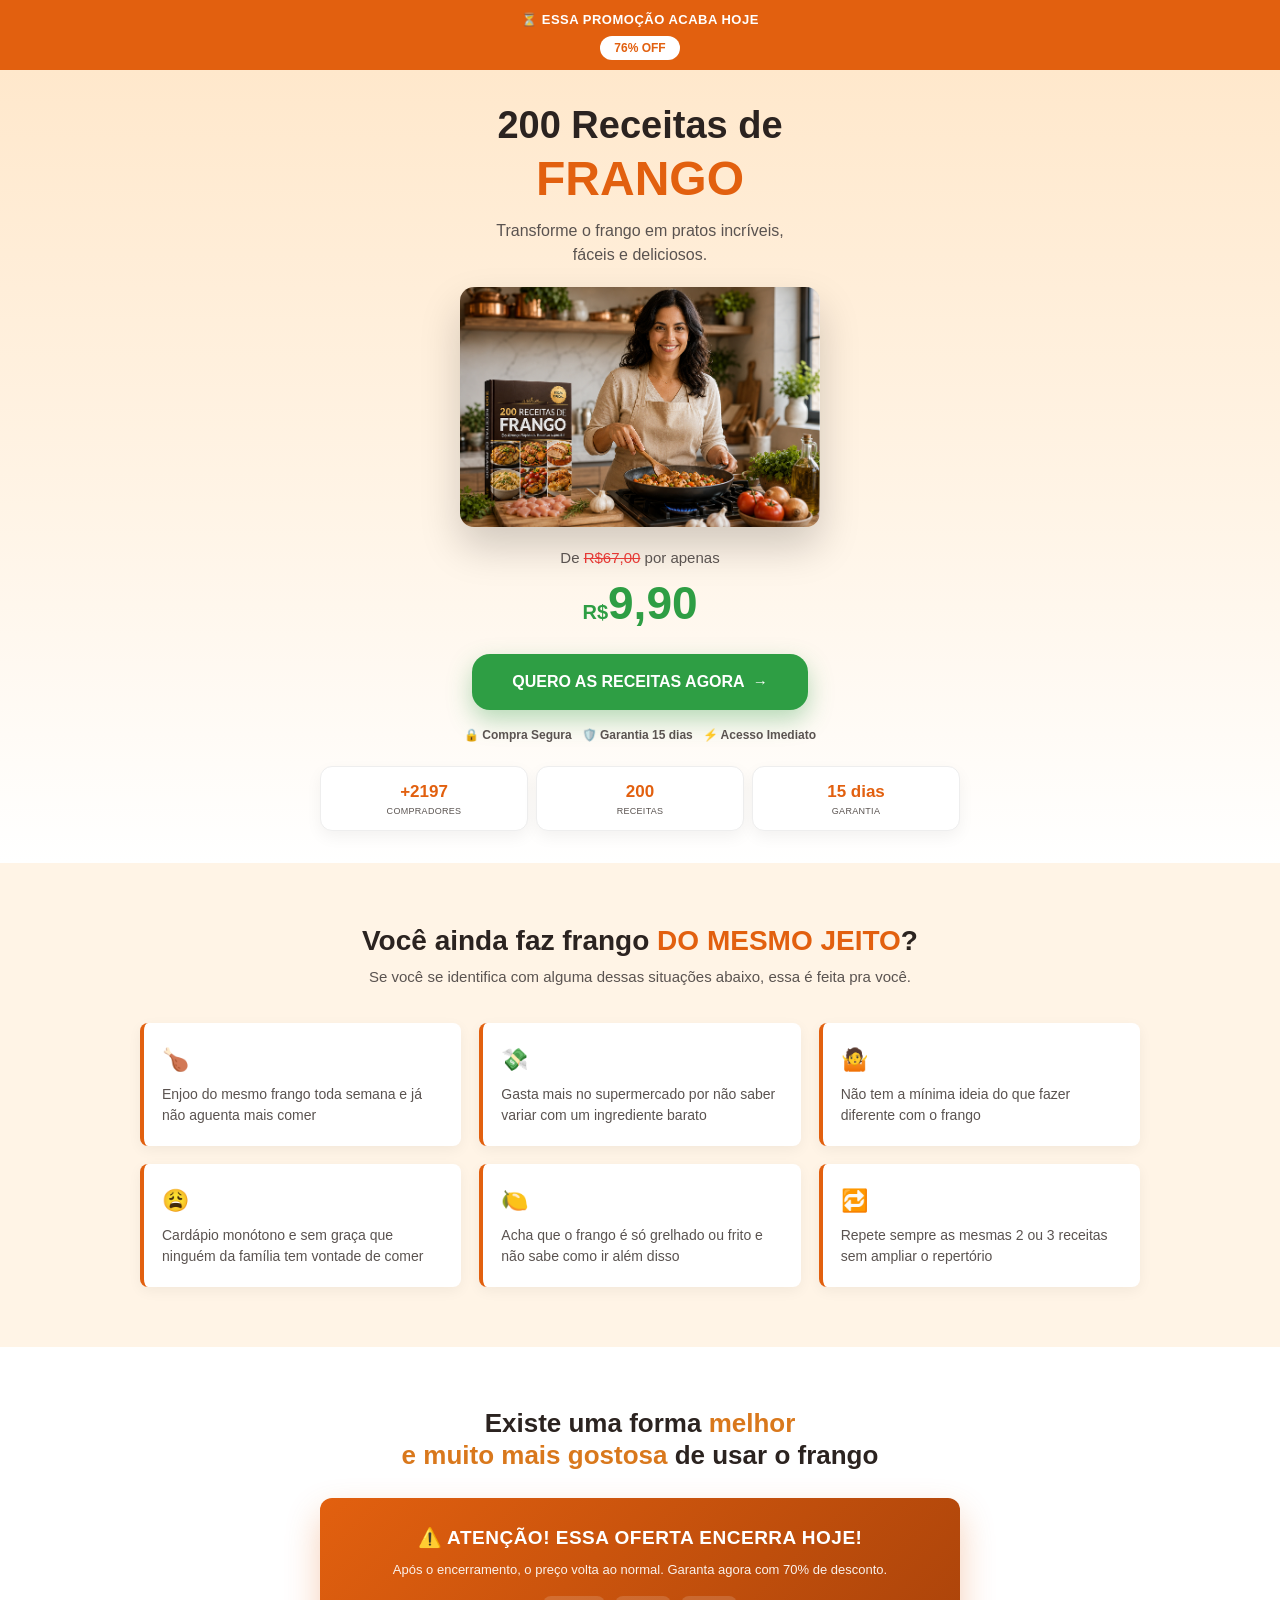
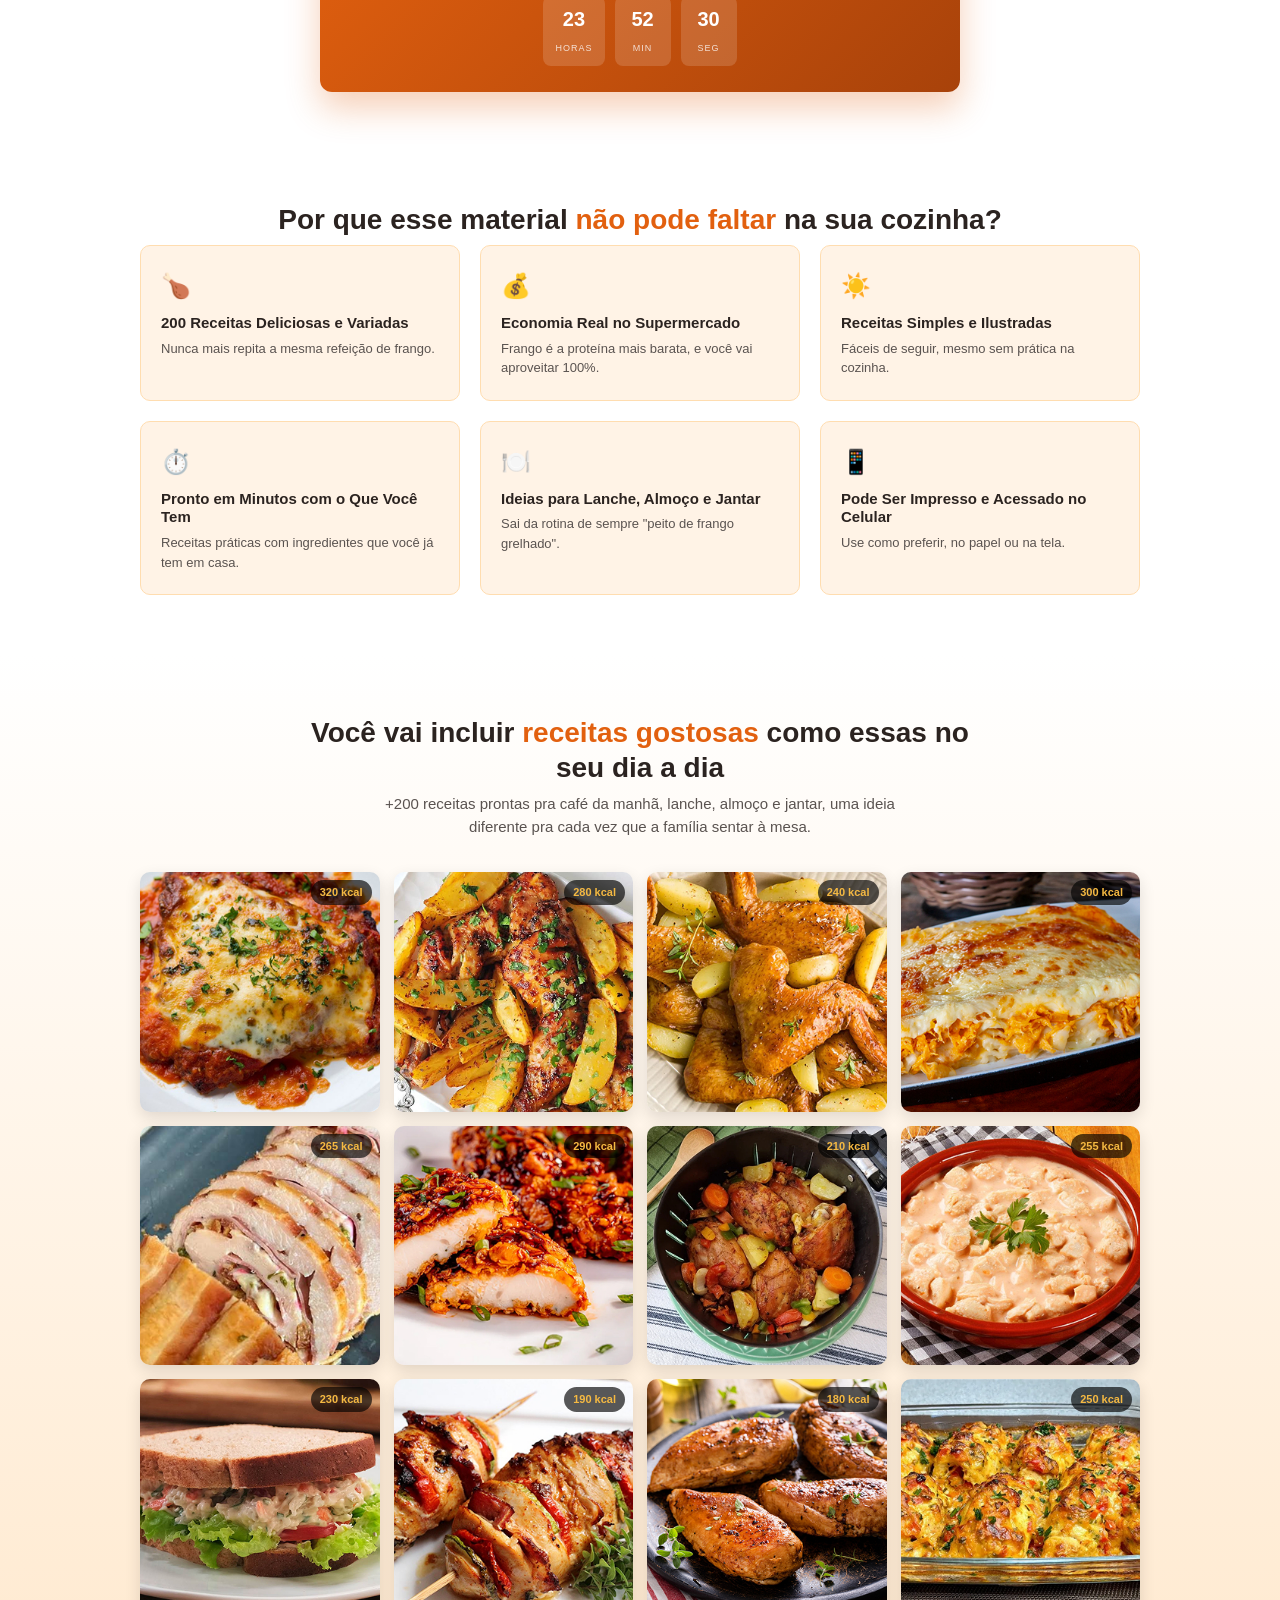
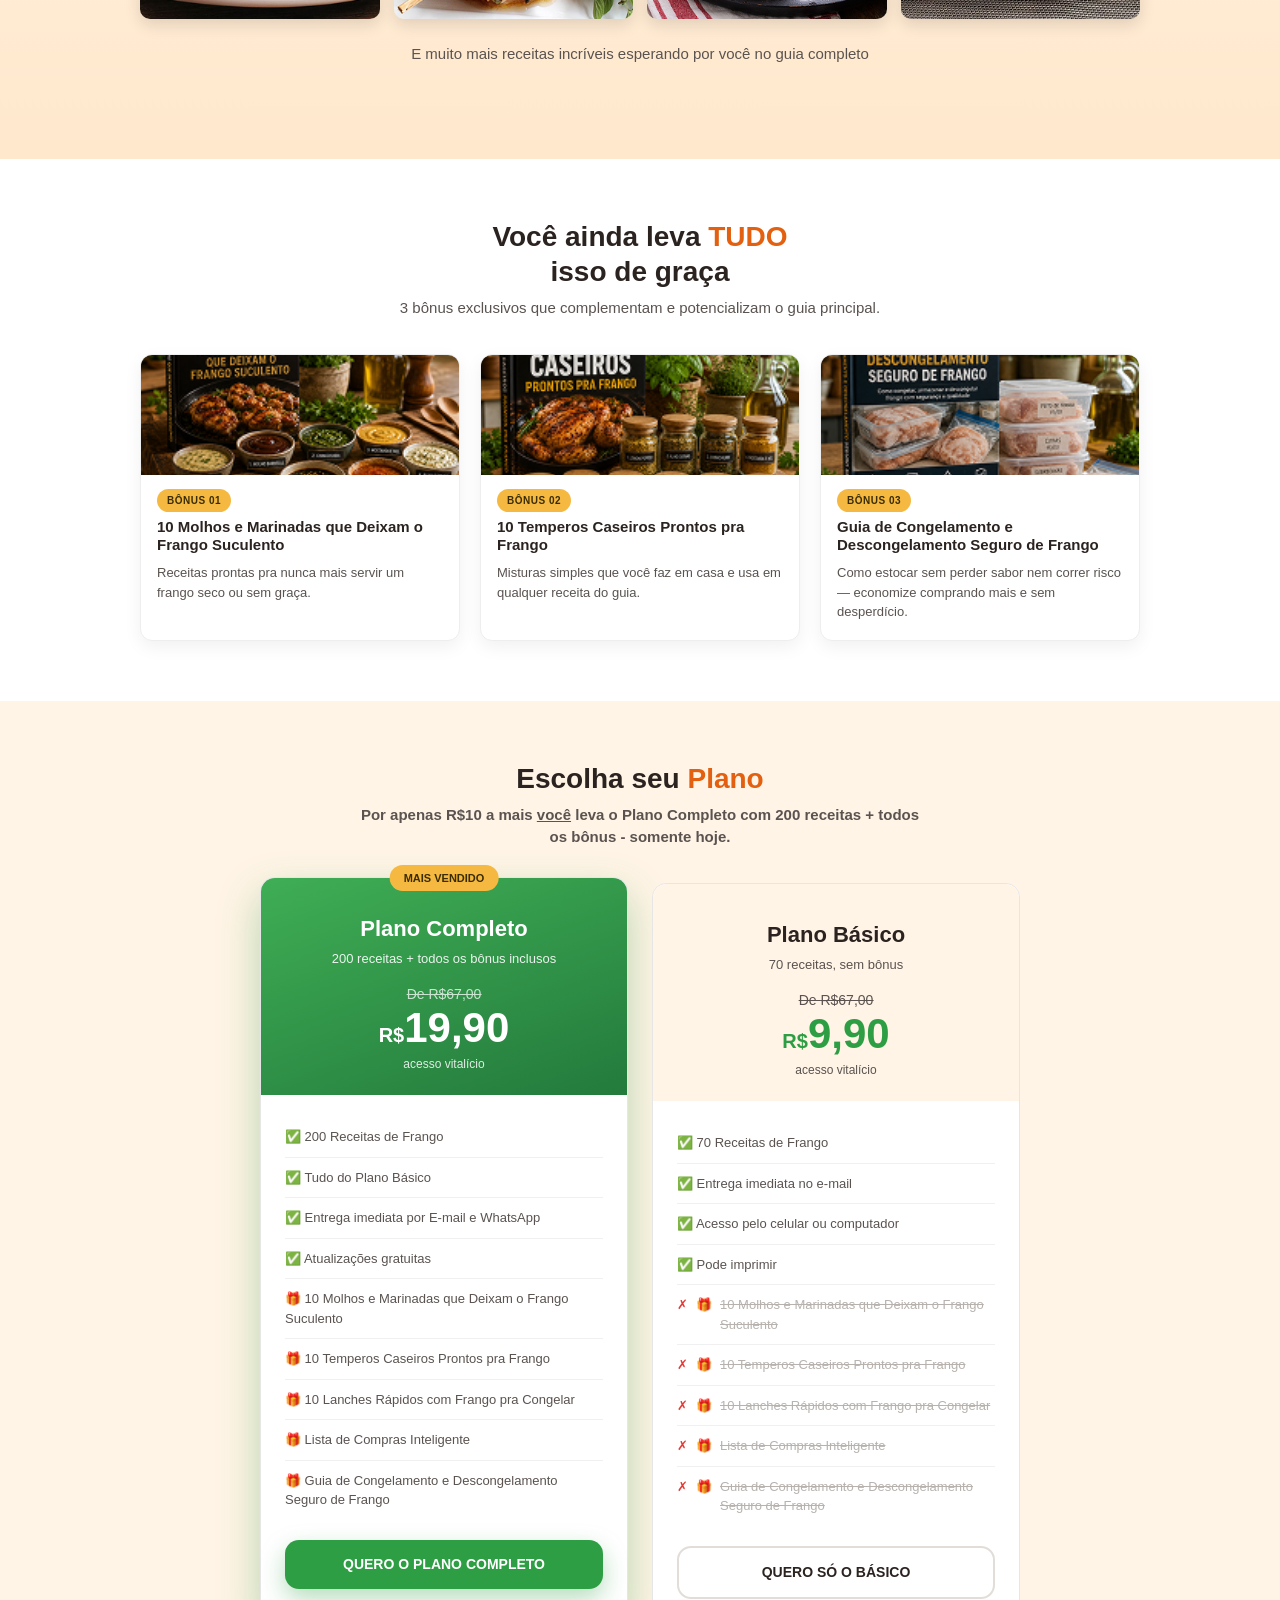
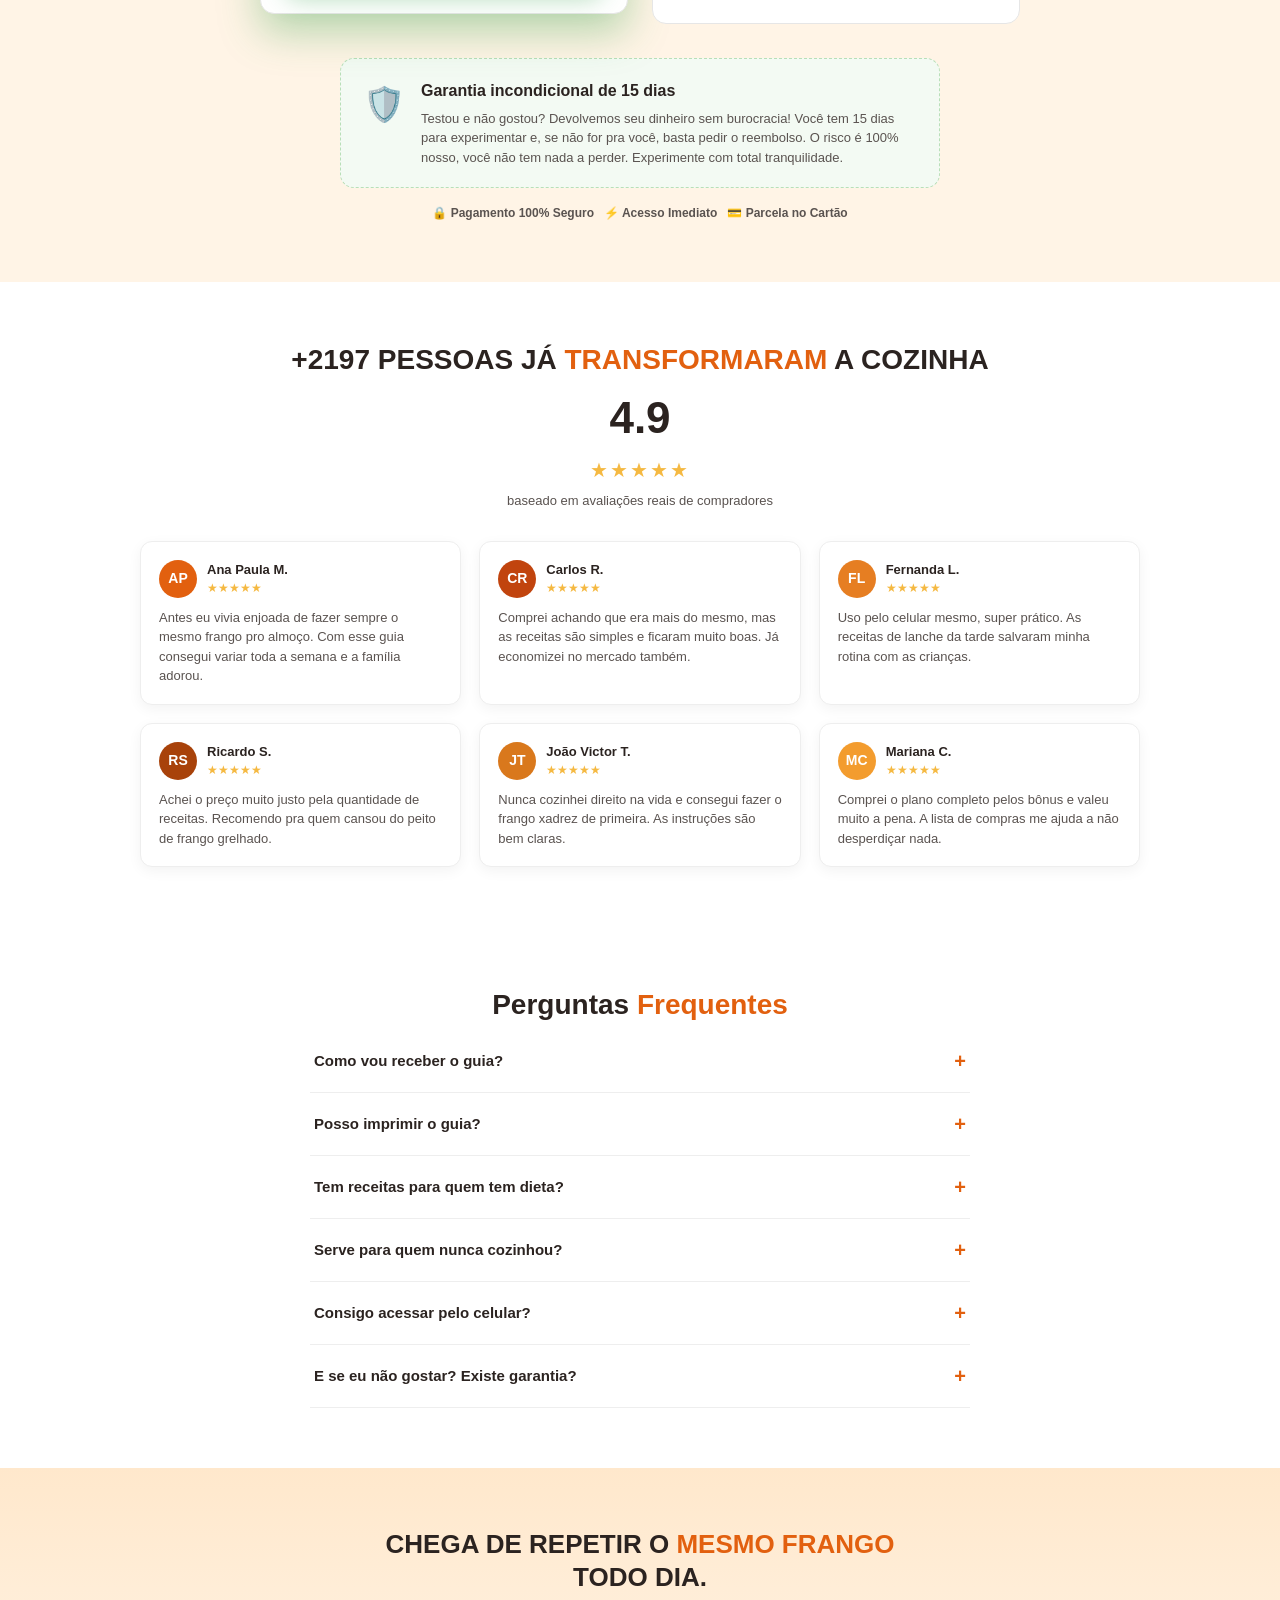
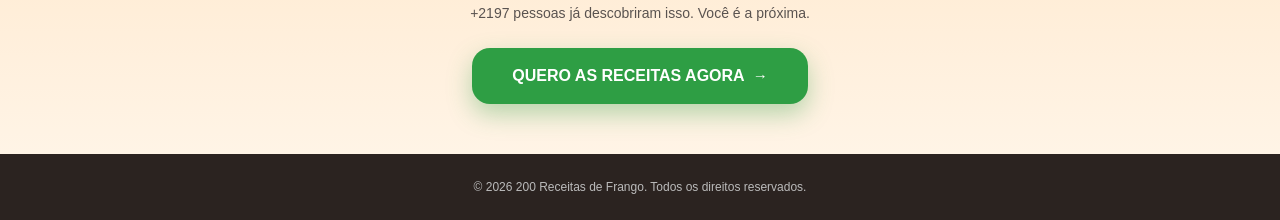
==== index.html @ 5fcc7a79 "v7" ====
<!DOCTYPE html>
<html lang="pt-BR">
<head>
<meta charset="UTF-8">
<meta name="viewport" content="width=device-width, initial-scale=1.0">
<title>200 Receitas de Frango — Transforme o Frango em Pratos Incríveis</title>
<link rel="stylesheet" href="style.css">

<script
  src="https://cdn.utmify.com.br/scripts/utms/latest.js"
  data-utmify-prevent-xcod-sck
  data-utmify-prevent-subids
  data-utmify-ignore-iframe
  data-utmify-is-cartpanda
  async
  defer
></script>

<script type="text/javascript">
    (function(c,l,a,r,i,t,y){
        c[a]=c[a]||function(){(c[a].q=c[a].q||[]).push(arguments)};
        t=l.createElement(r);t.async=1;t.src="https://www.clarity.ms/tag/"+i;
        y=l.getElementsByTagName(r)[0];y.parentNode.insertBefore(t,y);
    })(window, document, "clarity", "script", "xjg9q6xgd6");
</script>

</head>
<body>

  <!-- TOPO ESCASSEZ -->
  <div class="top-bar">
    <div class="top-bar-text">⏳ ESSA PROMOÇÃO ACABA HOJE</div>
    <div class="top-bar-badge">76% OFF</div>
  </div>

  <!-- HERO -->
  <section class="hero">
    <div class="container">
      <h1>200 Receitas de<span class="big accent">FRANGO</span></h1>
      <p class="sub">Transforme o frango em pratos incríveis,<br> fáceis e deliciosos.</p>

      <div class="hero-image">
        <img src="public/hero.jpg" alt="200 Receitas de Frango">
      </div>

      <div class="price-block">
        <div class="price-old">De <s>R$67,00</s> por apenas</div>
        <div class="price-new"><small>R$</small>9,90</div>
      </div>

      <a href="#planos" class="cta-btn">QUERO AS RECEITAS AGORA<span class="cta-arrow">→</span></a>

      <div class="trust-row">
        <div class="trust-item">🔒 Compra Segura</div>
        <div class="trust-item">🛡️ Garantia 15 dias</div>
        <div class="trust-item">⚡ Acesso Imediato</div>
      </div>

      <div class="badges">
        <div class="badge"><div class="n">+2197</div><div class="t">compradores</div></div>
        <div class="badge"><div class="n">200</div><div class="t">receitas</div></div>
        <div class="badge"><div class="n">15 dias</div><div class="t">garantia</div></div>
      </div>
    </div>
  </section>

  <!-- DOBRA 2 — FILTRO DE PÚBLICO -->
  <section class="filter-sec">
    <div class="container">
      <h2 class="sec-title">Você ainda faz frango <span class="accent">DO MESMO JEITO</span>?</h2>
      <p class="sec-sub">Se você se identifica com alguma dessas situações abaixo, essa é feita pra você.</p>
      <div class="filter-grid">
        <div class="filter-card"><div class="ico">🍗</div>Enjoo do mesmo frango toda semana e já não aguenta mais comer</div>
        <div class="filter-card"><div class="ico">💸</div>Gasta mais no supermercado por não saber variar com um ingrediente barato</div>
        <div class="filter-card"><div class="ico">🤷</div>Não tem a mínima ideia do que fazer diferente com o frango</div>
        <div class="filter-card"><div class="ico">😩</div>Cardápio monótono e sem graça que ninguém da família tem vontade de comer</div>
        <div class="filter-card"><div class="ico">🍋</div>Acha que o frango é só grelhado ou frito e não sabe como ir além disso</div>
        <div class="filter-card"><div class="ico">🔁</div>Repete sempre as mesmas 2 ou 3 receitas sem ampliar o repertório</div>
      </div>
    </div>
  </section>

  <!-- BANNER DE URGÊNCIA -->
  <div class="urgency-wrap">
    <h2>Existe uma forma <span class="accent-yellow" style="color:#d9781c;">melhor <br>e muito mais gostosa</span> de usar o frango</h2>
    <div class="urgency-box">
      <div class="warn">⚠️ ATENÇÃO! ESSA OFERTA ENCERRA HOJE!</div>
      <div class="info">Após o encerramento, o preço volta ao normal. Garanta agora com 70% de desconto.</div>
      <div class="countdown" id="countdown">
        <div><span id="cd-h">00</span><small>HORAS</small></div>
        <div><span id="cd-m">00</span><small>MIN</small></div>
        <div><span id="cd-s">00</span><small>SEG</small></div>
      </div>
    </div>
  </div>

  <!-- POR QUE ESSE MATERIAL NÃO PODE FALTAR -->
  <section>
    <div class="container">
      <h2 class="sec-title">Por que esse material <span class="accent-green">não pode faltar</span> na sua cozinha?</h2>
      <div class="benefits-grid">
        <div class="benefit-card"><div class="ico">🍗</div><h3>200 Receitas Deliciosas e Variadas</h3><p>Nunca mais repita a mesma refeição de frango.</p></div>
        <div class="benefit-card"><div class="ico">💰</div><h3>Economia Real no Supermercado</h3><p>Frango é a proteína mais barata, e você vai aproveitar 100%.</p></div>
        <div class="benefit-card"><div class="ico">☀️</div><h3>Receitas Simples e Ilustradas</h3><p>Fáceis de seguir, mesmo sem prática na cozinha.</p></div>
        <div class="benefit-card"><div class="ico">⏱️</div><h3>Pronto em Minutos com o Que Você Tem</h3><p>Receitas práticas com ingredientes que você já tem em casa.</p></div>
        <div class="benefit-card"><div class="ico">🍽️</div><h3>Ideias para Lanche, Almoço e Jantar</h3><p>Sai da rotina de sempre "peito de frango grelhado".</p></div>
        <div class="benefit-card"><div class="ico">📱</div><h3>Pode Ser Impresso e Acessado no Celular</h3><p>Use como preferir, no papel ou na tela.</p></div>
      </div>
    </div>
  </section>

  <!-- GRID DE RECEITAS -->
  <section class="recipes-sec">
    <div class="container">
      <h2 class="sec-title">Você vai incluir <span class="accent">receitas gostosas</span> como essas no <br>seu dia a dia</h2>
      <p class="sec-sub">+200 receitas prontas pra café da manhã, lanche, almoço e jantar, uma ideia diferente pra cada vez que a família sentar à mesa.</p>
      <div class="recipes-grid" id="recipes-grid"></div>
      <br>
      <p class="sec-sub">E muito mais receitas incríveis esperando por você no guia completo</p>
    </div>
  </section>

  <!-- BÔNUS -->
  <section>
    <div class="container">
      <h2 class="sec-title">Você ainda leva <span class="accent-green">TUDO</span> <br>isso de graça</h2>
      <p class="sec-sub">3 bônus exclusivos que complementam e potencializam o guia principal.</p>
      <div class="bonus-grid">
        <div class="bonus-card">
          <div class="bonus-img"><img src="public/1.jpg" alt="Bônus 01"></div>
          <div class="bonus-tag">BÔNUS 01</div>
          <h3>10 Molhos e Marinadas que Deixam o Frango Suculento</h3>
          <p>Receitas prontas pra nunca mais servir um frango seco ou sem graça.</p>
        </div>
        <div class="bonus-card">
          <div class="bonus-img"><img src="public/2.jpg" alt="Bônus 02"></div>
          <div class="bonus-tag">BÔNUS 02</div>
          <h3>10 Temperos Caseiros Prontos pra Frango</h3>
          <p>Misturas simples que você faz em casa e usa em qualquer receita do guia.</p>
        </div>
        <div class="bonus-card">
          <div class="bonus-img"><img src="public/3.jpg" alt="Bônus 03"></div>
          <div class="bonus-tag">BÔNUS 03</div>
          <h3>Guia de Congelamento e Descongelamento Seguro de Frango</h3>
          <p>Como estocar sem perder sabor nem correr risco — economize comprando mais e sem desperdício.</p>
        </div>
      </div>
    </div>
  </section>

  <!-- PLANOS -->
  <section class="pricing-sec" id="planos">
    <div class="container">
      <h2 class="sec-title">Escolha seu <span class="accent-green">Plano</span></h2>
      <p class="sec-sub"><strong>Por apenas R$10 a mais <u>você</u> leva o Plano Completo com 200 receitas + todos os bônus - somente hoje.</strong></p>
      <div class="pricing-grid">
        <div class="plan-card featured">
          <div class="plan-tag">MAIS VENDIDO</div>
          <div class="plan-header plan-header--green">
            <div class="plan-header-name">Plano Completo</div>
            <div class="plan-header-sub">200 receitas + todos os bônus inclusos</div>
            <div class="plan-header-old">De <s>R$67,00</s></div>
            <div class="plan-header-price"><small>R$</small>19,90</div>
            <div class="plan-header-note">acesso vitalício</div>
          </div>
          <div class="plan-body">
            <ul>
              <li>✅ 200 Receitas de Frango</li>
              <li>✅ Tudo do Plano Básico</li>
              <li>✅ Entrega imediata por E-mail e WhatsApp</li>
              <li>✅ Atualizações gratuitas</li>
              <li>🎁 10 Molhos e Marinadas que Deixam o Frango Suculento</li>
              <li>🎁 10 Temperos Caseiros Prontos pra Frango</li>
              <li>🎁 10 Lanches Rápidos com Frango pra Congelar</li>
              <li>🎁 Lista de Compras Inteligente</li>
              <li>🎁 Guia de Congelamento e Descongelamento Seguro de Frango</li>
            </ul>
          </div>
          <div class="plan-footer">
            <a href="https://mundoconhecimento.mycartpanda.com/checkout/211450064:1" class="cta-btn plan-btn">QUERO O PLANO COMPLETO</a>
          </div>
        </div>
        <div class="plan-card">
          <div class="plan-header plan-header--cream">
            <div class="plan-header-name">Plano Básico</div>
            <div class="plan-header-sub">70 receitas, sem bônus</div>
            <div class="plan-header-old">De <s>R$67,00</s></div>
            <div class="plan-header-price"><small>R$</small>9,90</div>
            <div class="plan-header-note">acesso vitalício</div>
          </div>
          <div class="plan-body">
            <ul>
              <li>✅ 70 Receitas de Frango</li>
              <li>✅ Entrega imediata no e-mail</li>
              <li>✅ Acesso pelo celular ou computador</li>
              <li>✅ Pode imprimir</li>
              <li class="excluded"><span class="x-mark">✗</span> 🎁 <s>10 Molhos e Marinadas que Deixam o Frango Suculento</s></li>
              <li class="excluded"><span class="x-mark">✗</span> 🎁 <s>10 Temperos Caseiros Prontos pra Frango</s></li>
              <li class="excluded"><span class="x-mark">✗</span> 🎁 <s>10 Lanches Rápidos com Frango pra Congelar</s></li>
              <li class="excluded"><span class="x-mark">✗</span> 🎁 <s>Lista de Compras Inteligente</s></li>
              <li class="excluded"><span class="x-mark">✗</span> 🎁 <s>Guia de Congelamento e Descongelamento Seguro de Frango</s></li>
            </ul>
          </div>
          <div class="plan-footer">
            <a href="https://mundoconhecimento.mycartpanda.com/checkout/211450065:1" class="plan-btn btn-outline">QUERO SÓ O BÁSICO</a>
          </div>
        </div>
      </div>

      <div class="guarantee-strip">
        <div class="guarantee-icon">🛡️</div>
        <div>
          <div class="guarantee-title">Garantia incondicional de 15 dias</div>
          <p class="guarantee-text">Testou e não gostou? Devolvemos seu dinheiro sem burocracia! Você tem 15 dias para experimentar e, se não for pra você, basta pedir o reembolso. O risco é 100% nosso, você não tem nada a perder. Experimente com total tranquilidade.</p>
        </div>
      </div>

      <div class="trust-row guarantee-trust-row">
        <div class="trust-item">🔒 Pagamento 100% Seguro</div>
        <div class="trust-item">⚡ Acesso Imediato</div>
        <div class="trust-item">💳 Parcela no Cartão</div>
      </div>
    </div>
  </section>

  <!-- TESTIMONIALS -->
  <section class="testi-sec">
    <div class="container">
      <h2 class="sec-title">+2197 PESSOAS JÁ <span class="accent">TRANSFORMARAM</span> A COZINHA</h2>
      <div class="rating-big">4.9</div>
      <div class="stars">★★★★★</div>
      <div class="rating-sub">baseado em avaliações reais de compradores</div>
      <div class="testi-grid">
        <div class="testi-card">
          <div class="testi-head">
            <div class="testi-avatar" style="background:#e2600f;">AP</div>
            <div><div class="testi-name">Ana Paula M.</div><div class="testi-stars">★★★★★</div></div>
          </div>
          <p>Antes eu vivia enjoada de fazer sempre o mesmo frango pro almoço. Com esse guia consegui variar toda a semana e a família adorou.</p>
        </div>
        <div class="testi-card">
          <div class="testi-head">
            <div class="testi-avatar" style="background:#c1440e;">CR</div>
            <div><div class="testi-name">Carlos R.</div><div class="testi-stars">★★★★★</div></div>
          </div>
          <p>Comprei achando que era mais do mesmo, mas as receitas são simples e ficaram muito boas. Já economizei no mercado também.</p>
        </div>
        <div class="testi-card">
          <div class="testi-head">
            <div class="testi-avatar" style="background:#e67e22;">FL</div>
            <div><div class="testi-name">Fernanda L.</div><div class="testi-stars">★★★★★</div></div>
          </div>
          <p>Uso pelo celular mesmo, super prático. As receitas de lanche da tarde salvaram minha rotina com as crianças.</p>
        </div>
        <div class="testi-card">
          <div class="testi-head">
            <div class="testi-avatar" style="background:#a8420a;">RS</div>
            <div><div class="testi-name">Ricardo S.</div><div class="testi-stars">★★★★★</div></div>
          </div>
          <p>Achei o preço muito justo pela quantidade de receitas. Recomendo pra quem cansou do peito de frango grelhado.</p>
        </div>
        <div class="testi-card">
          <div class="testi-head">
            <div class="testi-avatar" style="background:#d9781c;">JT</div>
            <div><div class="testi-name">João Victor T.</div><div class="testi-stars">★★★★★</div></div>
          </div>
          <p>Nunca cozinhei direito na vida e consegui fazer o frango xadrez de primeira. As instruções são bem claras.</p>
        </div>
        <div class="testi-card">
          <div class="testi-head">
            <div class="testi-avatar" style="background:#f39c2e;">MC</div>
            <div><div class="testi-name">Mariana C.</div><div class="testi-stars">★★★★★</div></div>
          </div>
          <p>Comprei o plano completo pelos bônus e valeu muito a pena. A lista de compras me ajuda a não desperdiçar nada.</p>
        </div>
      </div>
    </div>
  </section>

  <!-- FAQ -->
  <section class="faq-sec">
    <h2 class="sec-title">Perguntas <span class="accent">Frequentes</span></h2>
    <details>
      <summary>Como vou receber o guia?</summary>
      <p>Assim que a compra é aprovada, você recebe o acesso imediato por e-mail (e também por WhatsApp no Plano Completo).</p>
    </details>
    <details>
      <summary>Posso imprimir o guia?</summary>
      <p>Sim! O material pode ser impresso ou acessado direto do celular ou computador, como preferir.</p>
    </details>
    <details>
      <summary>Tem receitas para quem tem dieta?</summary>
      <p>Sim, as receitas são variadas e incluem opções mais leves, práticas para o dia a dia e para toda a família.</p>
    </details>
    <details>
      <summary>Serve para quem nunca cozinhou?</summary>
      <p>Com certeza. As receitas são simples, ilustradas e explicadas passo a passo para qualquer nível de experiência.</p>
    </details>
    <details>
      <summary>Consigo acessar pelo celular?</summary>
      <p>Sim, o acesso é vitalício e funciona tanto no celular quanto no computador.</p>
    </details>
    <details>
      <summary>E se eu não gostar? Existe garantia?</summary>
      <p>Sim, você tem 15 dias de garantia incondicional. Se não gostar, devolvemos 100% do seu dinheiro.</p>
    </details>
  </section>

  <!-- CTA FINAL -->
  <section class="final-cta">
    <h2>CHEGA DE REPETIR O <span class="accent">MESMO FRANGO</span> TODO DIA.</h2>
    <p class="sub">+2197 pessoas já descobriram isso. Você é a próxima.</p>
    <a href="#planos" class="cta-btn">QUERO AS RECEITAS AGORA<span class="cta-arrow">→</span></a>
  </section>

  <footer>
    © 2026 200 Receitas de Frango. Todos os direitos reservados.
  </footer>

<script src="script.js"></script>
</body>
</html>
---- style.css ----
:root{
    --red:#e2600f;
    --red-dark:#a8420a;
    --green:#e2600f;
    --green-dark:#a8420a;
    --cream:#fff4e6;
    --cream2:#ffe8cc;
    --dark:#2b2320;
    --gray-text:#5a5350;
    --yellow:#f5b942;
  }
  *{box-sizing:border-box;margin:0;padding:0;}
  html{scroll-behavior:smooth;}
  body{
    font-family:'Segoe UI',-apple-system,BlinkMacSystemFont,Roboto,Helvetica,Arial,sans-serif;
    color:var(--dark);
    background:#fff;
    line-height:1.5;
    overflow-x:hidden;
  }
  img{max-width:100%;display:block;}
  a{text-decoration:none;color:inherit;}
  .container{max-width:1100px;margin:0 auto;}
  h1,h2,h3{line-height:1.25;}
  .accent{color:var(--red);}
  .accent-green{color:var(--green);}
  .accent-yellow{color:var(--yellow);}

  /* ===== TOPO ESCASSEZ ===== */
  .top-bar{
    background:var(--red);
    color:#fff;
    text-align:center;
    padding:10px 12px;
    display:flex;
    flex-direction:column;
    align-items:center;
    gap:6px;
  }
  .top-bar-text{
    font-size:13px;
    font-weight:700;
    letter-spacing:.5px;
  }
  .top-bar-badge{
    background:#fff;
    color:var(--red);
    font-size:12px;
    font-weight:800;
    padding:3px 14px;
    border-radius:20px;
  }

  /* ===== HERO ===== */
  .hero{
    background:linear-gradient(180deg,#ffe8cc 0%, #fff4e6 55%, #ffffff 100%);
    text-align:center;
    padding:32px 20px 32px;
  }
  .hero h1{
    font-size:38px;
    font-weight:800;
    margin-bottom:2px;
  }
  .hero h1 .big{
    display:block;
    font-size:48px;
    color:var(--red);
  }
  .hero .sub{
    max-width:480px;
    margin:10px auto 20px;
    color:var(--gray-text);
    font-size:16px;
  }
  .hero-image{
    max-width:360px;
    margin:0 auto 20px;
    border-radius:14px;
    overflow:hidden;
    box-shadow:0 20px 40px rgba(0,0,0,.18);
  }
  .price-block{margin:0 0 16px;}
  .price-old{
    color:var(--gray-text);
    font-size:15px;
  }
  .price-old s{
    color:#e53935;
    text-decoration:line-through;
  }
  .price-new{
    color:#2e9e44;
    font-size:46px;
    font-weight:900;
  }
  .price-new small{font-size:20px;font-weight:700;}
  .cta-btn{
    display:inline-flex;
    flex-direction:row;
    align-items:center;
    justify-content:center;
    gap:8px;
    background:#2e9e44;
    color:#fff;
    font-weight:800;
    font-size:16px;
    padding:16px 40px;
    border-radius:18px;
    box-shadow:0 10px 24px rgba(46,158,68,.35);
    transition:transform .15s ease, box-shadow .15s ease;
    border:none;
    cursor:pointer;
  }
  .cta-btn:hover{transform:translateY(-2px);box-shadow:0 14px 30px rgba(46,158,68,.45);}
  .cta-arrow{display:inline;font-size:15px;font-weight:700;}

  /* trust row */
  .trust-row{
    display:flex;
    flex-wrap:nowrap;
    justify-content:center;
    align-items:center;
    gap:6px 10px;
    max-width:640px;
    margin:16px auto 0;
  }
  .trust-item{
    font-size:12px;
    font-weight:600;
    white-space:nowrap;
    color:var(--gray-text);
    display:flex;
    align-items:center;
    gap:6px;
  }

  /* trust badges */
  .badges{
    display:flex;
    flex-wrap:nowrap;
    justify-content:center;
    gap:8px;
    max-width:640px;
    margin:22px auto 0;
  }
  .badge{
    background:#fff;
    border:1px solid #eee;
    border-radius:12px;
    box-shadow:0 6px 16px rgba(0,0,0,.05);
    padding:12px 6px;
    text-align:center;
    flex:1;
    min-width:0;
  }
  .badge .n{font-weight:900;font-size:17px;color:#e2600f;white-space:nowrap;}
  .badge .t{font-size:9px;color:var(--gray-text);letter-spacing:.3px;text-transform:uppercase;white-space:nowrap;}

  /* ===== SECTION GENERIC ===== */
  section{padding:60px 20px;}
  .sec-title{
    text-align:center;
    font-size:28px;
    font-weight:800;
    margin-bottom:8px;
  }
  .sec-sub{
    text-align:center;
    color:var(--gray-text);
    max-width:560px;
    margin:0 auto 34px;
    font-size:15px;
  }

  /* ===== FILTRO DE PUBLICO ===== */
  .filter-sec{background:var(--cream);}
  .filter-grid{
    display:grid;
    grid-template-columns:repeat(3,1fr);
    gap:18px;
    max-width:1000px;
    margin:0 auto;
  }
  .filter-card{
    background:#fff;
    border-left:4px solid var(--red);
    border-radius:8px;
    padding:20px 18px;
    box-shadow:0 4px 14px rgba(0,0,0,.05);
    font-size:14px;
    color:var(--gray-text);
  }
  .filter-card .ico{font-size:22px;margin-bottom:8px;}

  /* ===== URGENCY BANNER ===== */
  .urgency-wrap{
    text-align:center;
    padding:60px 20px 50px;
  }
  .urgency-wrap h2{
    font-size:26px;
    font-weight:800;
    max-width:620px;
    margin:0 auto 26px;
  }
  .urgency-box{
    max-width:640px;
    margin:0 auto;
    background:linear-gradient(135deg,var(--red),var(--red-dark));
    color:#fff;
    border-radius:12px;
    padding:26px 30px;
    box-shadow:0 16px 34px rgba(226,96,15,.3);
  }
  .urgency-box .warn{
    font-size:19px;
    font-weight:900;
    letter-spacing:.5px;
    margin-bottom:8px;
  }
  .urgency-box .info{font-size:13px;opacity:.92;}
  .countdown{
    display:flex;
    justify-content:center;
    gap:10px;
    margin-top:16px;
    font-variant-numeric:tabular-nums;
  }
  .countdown div{
    background:rgba(255,255,255,.15);
    border-radius:8px;
    padding:8px 12px;
    min-width:56px;
  }
  .countdown span{display:block;font-size:20px;font-weight:800;}
  .countdown small{font-size:9px;letter-spacing:1px;opacity:.8;}

  /* ===== BENEFICIOS ===== */
  .benefits-grid{
    display:grid;
    grid-template-columns:repeat(3,1fr);
    gap:20px;
    max-width:1000px;
    margin:0 auto;
  }
  .benefit-card{
    background:#fff3e6;
    border:1px solid #ffddb0;
    border-radius:10px;
    padding:22px 20px;
  }
  .benefit-card .ico{font-size:24px;margin-bottom:10px;}
  .benefit-card h3{font-size:15px;margin-bottom:6px;}
  .benefit-card p{font-size:13px;color:var(--gray-text);}

  /* ===== RECEITAS GRID ===== */
  .recipes-sec{background:linear-gradient(180deg,#fff,#ffe8cc);}
  .recipes-grid{
    display:grid;
    grid-template-columns:repeat(4,1fr);
    gap:14px;
    max-width:1000px;
    margin:0 auto;
  }
  .recipe-card{
    aspect-ratio:1/1;
    border-radius:10px;
    overflow:hidden;
    position:relative;
    box-shadow:0 6px 16px rgba(0,0,0,.12);
  }
  .recipe-card img{
    position:absolute;
    inset:0;
    width:100%;
    height:100%;
    object-fit:cover;
    z-index:0;
  }
  .recipe-card .kcal-badge{
    position:absolute;
    top:8px;right:8px;
    z-index:1;
    background:rgba(0,0,0,.65);
    color:var(--yellow);
    font-size:11px;
    font-weight:700;
    padding:4px 9px;
    border-radius:20px;
  }
  .recipe-card:hover{transform:scale(1.03);transition:transform .2s ease;}

  /* ===== BONUS ===== */
  .bonus-grid{
    display:grid;
    grid-template-columns:repeat(3,1fr);
    gap:20px;
    max-width:1000px;
    margin:0 auto;
  }
  .bonus-card{
    background:#fff;
    border:1px solid #eee;
    border-radius:12px;
    overflow:hidden;
    box-shadow:0 6px 18px rgba(0,0,0,.06);
  }
  .bonus-img{
    height:120px;
    overflow:hidden;
  }
  .bonus-img img{
    width:100%;
    height:100%;
    object-fit:cover;
  }
  .bonus-tag{
    display:inline-block;
    background:var(--yellow);
    color:#3a2c00;
    font-size:10px;
    font-weight:800;
    letter-spacing:.5px;
    padding:4px 10px;
    border-radius:20px;
    margin:14px 16px 6px;
  }
  .bonus-card h3{font-size:15px;padding:0 16px;margin-bottom:8px;}
  .bonus-card p{font-size:13px;color:var(--gray-text);padding:0 16px 18px;}

  /* ===== PRICING ===== */
  .pricing-sec{background:var(--cream);}
  .pricing-grid{
    display:grid;
    grid-template-columns:1fr 1fr;
    gap:24px;
    max-width:760px;
    margin:0 auto;
    align-items:start;
  }
  .plan-card{
    background:#fff;
    border-radius:14px;
    padding:0;
    border:1px solid #e6e6e6;
    position:relative;
  }
  .plan-card.featured{
    box-shadow:0 18px 40px rgba(46,158,68,.35);
    transform:translateY(-6px);
  }
  .plan-tag{
    position:absolute;top:-13px;left:50%;
    transform:translateX(-50%);
    background:var(--yellow);
    color:#3a2c00;
    font-size:11px;
    font-weight:800;
    padding:5px 14px;
    border-radius:20px;
    white-space:nowrap;
  }
  .plan-btn{
    display:block;
    text-align:center;
    padding:14px;
    border-radius:14px;
    font-weight:800;
    font-size:14px;
  }

  /* header/body/footer do plano */
  .plan-header{
    text-align:center;
    padding:34px 24px 22px;
    border-radius:14px 14px 0 0;
  }
  .plan-header--green{
    background:linear-gradient(160deg,#3fae55,#237a3c);
    color:#fff;
  }
  .plan-header--cream{
    background:var(--cream);
    color:var(--dark);
  }
  .plan-header-name{font-size:22px;font-weight:800;margin-bottom:4px;}
  .plan-header-sub{font-size:13px;opacity:.9;margin-bottom:16px;}
  .plan-header-old{font-size:14px;opacity:.75;text-decoration:line-through;margin-bottom:2px;}
  .plan-header-price{font-size:42px;font-weight:900;line-height:1;}
  .plan-header-price small{font-size:20px;font-weight:700;}
  .plan-header-note{font-size:12px;opacity:.85;margin-top:6px;}
  .plan-header--cream .plan-header-sub,
  .plan-header--cream .plan-header-old,
  .plan-header--cream .plan-header-note{color:var(--gray-text);opacity:1;}
  .plan-header--cream .plan-header-price{color:#2e9e44;}
  .plan-body{padding:22px 24px 4px;}
  .plan-body ul{list-style:none;}
  .plan-body ul li{
    font-size:13px;
    padding:10px 0;
    display:flex;
    gap:8px;
    align-items:flex-start;
    color:var(--gray-text);
    border-bottom:1px solid #f0f0f0;
  }
  .plan-body ul li:last-child{border-bottom:none;}
  .plan-body ul li.excluded{color:#b7b2ae;}
  .plan-body ul li .x-mark{color:#e53935;}
  .plan-footer{padding:16px 24px 24px;}
  .plan-footer .plan-btn{width:100%;}
  .plan-btn.btn-outline{background:#fff;color:var(--dark);border:2px solid #e2ddd8;}

  .guarantee-strip{
    max-width:600px;
    margin:34px auto 0;
    background:#f3faf3;
    border:1px dashed #b8dfb8;
    border-radius:14px;
    padding:20px 22px;
    display:flex;
    align-items:flex-start;
    gap:16px;
    text-align:left;
  }
  .guarantee-icon{font-size:34px;flex-shrink:0;}
  .guarantee-title{font-weight:800;font-size:16px;color:var(--dark);margin-bottom:6px;}
  .guarantee-text{font-size:13px;color:var(--gray-text);line-height:1.5;}
  .guarantee-trust-row{margin-top:16px;flex-wrap:wrap;}
  .guarantee-trust-row .trust-item{white-space:normal;}

  /* ===== TESTIMONIALS ===== */
  .testi-sec{text-align:center;}
  .rating-big{font-size:44px;font-weight:900;margin:8px 0 4px;}
  .stars{color:var(--yellow);font-size:20px;letter-spacing:2px;margin-bottom:6px;}
  .rating-sub{font-size:13px;color:var(--gray-text);margin-bottom:30px;}
  .testi-grid{
    display:grid;
    grid-template-columns:repeat(3,1fr);
    gap:18px;
    max-width:1000px;
    margin:0 auto;
    text-align:left;
  }
  .testi-card{
    background:#fff;
    border:1px solid #eee;
    border-radius:12px;
    padding:18px;
    box-shadow:0 4px 14px rgba(0,0,0,.05);
  }
  .testi-head{display:flex;align-items:center;gap:10px;margin-bottom:10px;}
  .testi-avatar{
    width:38px;height:38px;border-radius:50%;
    display:flex;align-items:center;justify-content:center;
    color:#fff;font-weight:800;font-size:14px;
    flex-shrink:0;
  }
  .testi-name{font-size:13px;font-weight:700;}
  .testi-stars{color:var(--yellow);font-size:12px;}
  .testi-card p{font-size:13px;color:var(--gray-text);}

  /* ===== FAQ ===== */
  .faq-sec{max-width:700px;margin:0 auto;padding:60px 20px;}
  details{
    border-bottom:1px solid #eee;
    padding:16px 4px;
  }
  summary{
    cursor:pointer;
    font-weight:700;
    font-size:15px;
    list-style:none;
    display:flex;
    justify-content:space-between;
    align-items:center;
  }
  summary::-webkit-details-marker{display:none;}
  summary::after{
    content:"+";
    font-size:20px;
    color:var(--red);
    margin-left:12px;
    transition:transform .2s ease;
  }
  details[open] summary::after{transform:rotate(45deg);}
  details p{
    font-size:13px;
    color:var(--gray-text);
    margin-top:10px;
    padding-right:24px;
  }

  /* ===== FINAL CTA ===== */
  .final-cta{
    background:linear-gradient(180deg,#ffe8cc,#fff4e6);
    text-align:center;
    padding:60px 20px 50px;
  }
  .final-cta h2{
    font-size:26px;
    font-weight:800;
    max-width:560px;
    margin:0 auto 10px;
  }
  .final-cta .sub{font-size:14px;color:var(--gray-text);margin-bottom:24px;}

  footer{
    background:var(--dark);
    color:#bbb;
    text-align:center;
    font-size:12px;
    padding:24px 20px;
  }

  @media (max-width:760px){
    .hero h1{font-size:28px;}
    .hero h1 .big{font-size:34px;}
    .filter-grid,.benefits-grid,.bonus-grid,.testi-grid{grid-template-columns:1fr 1fr;}
    .recipes-grid{grid-template-columns:repeat(3,1fr);}
    .pricing-grid{grid-template-columns:1fr;}
    .plan-card.featured{transform:none;}
  }
  @media (max-width:480px){
    .filter-grid,.benefits-grid,.bonus-grid,.testi-grid{grid-template-columns:1fr;}
    .recipes-grid{grid-template-columns:repeat(2,1fr);}
    .sec-title{font-size:22px;}
  }
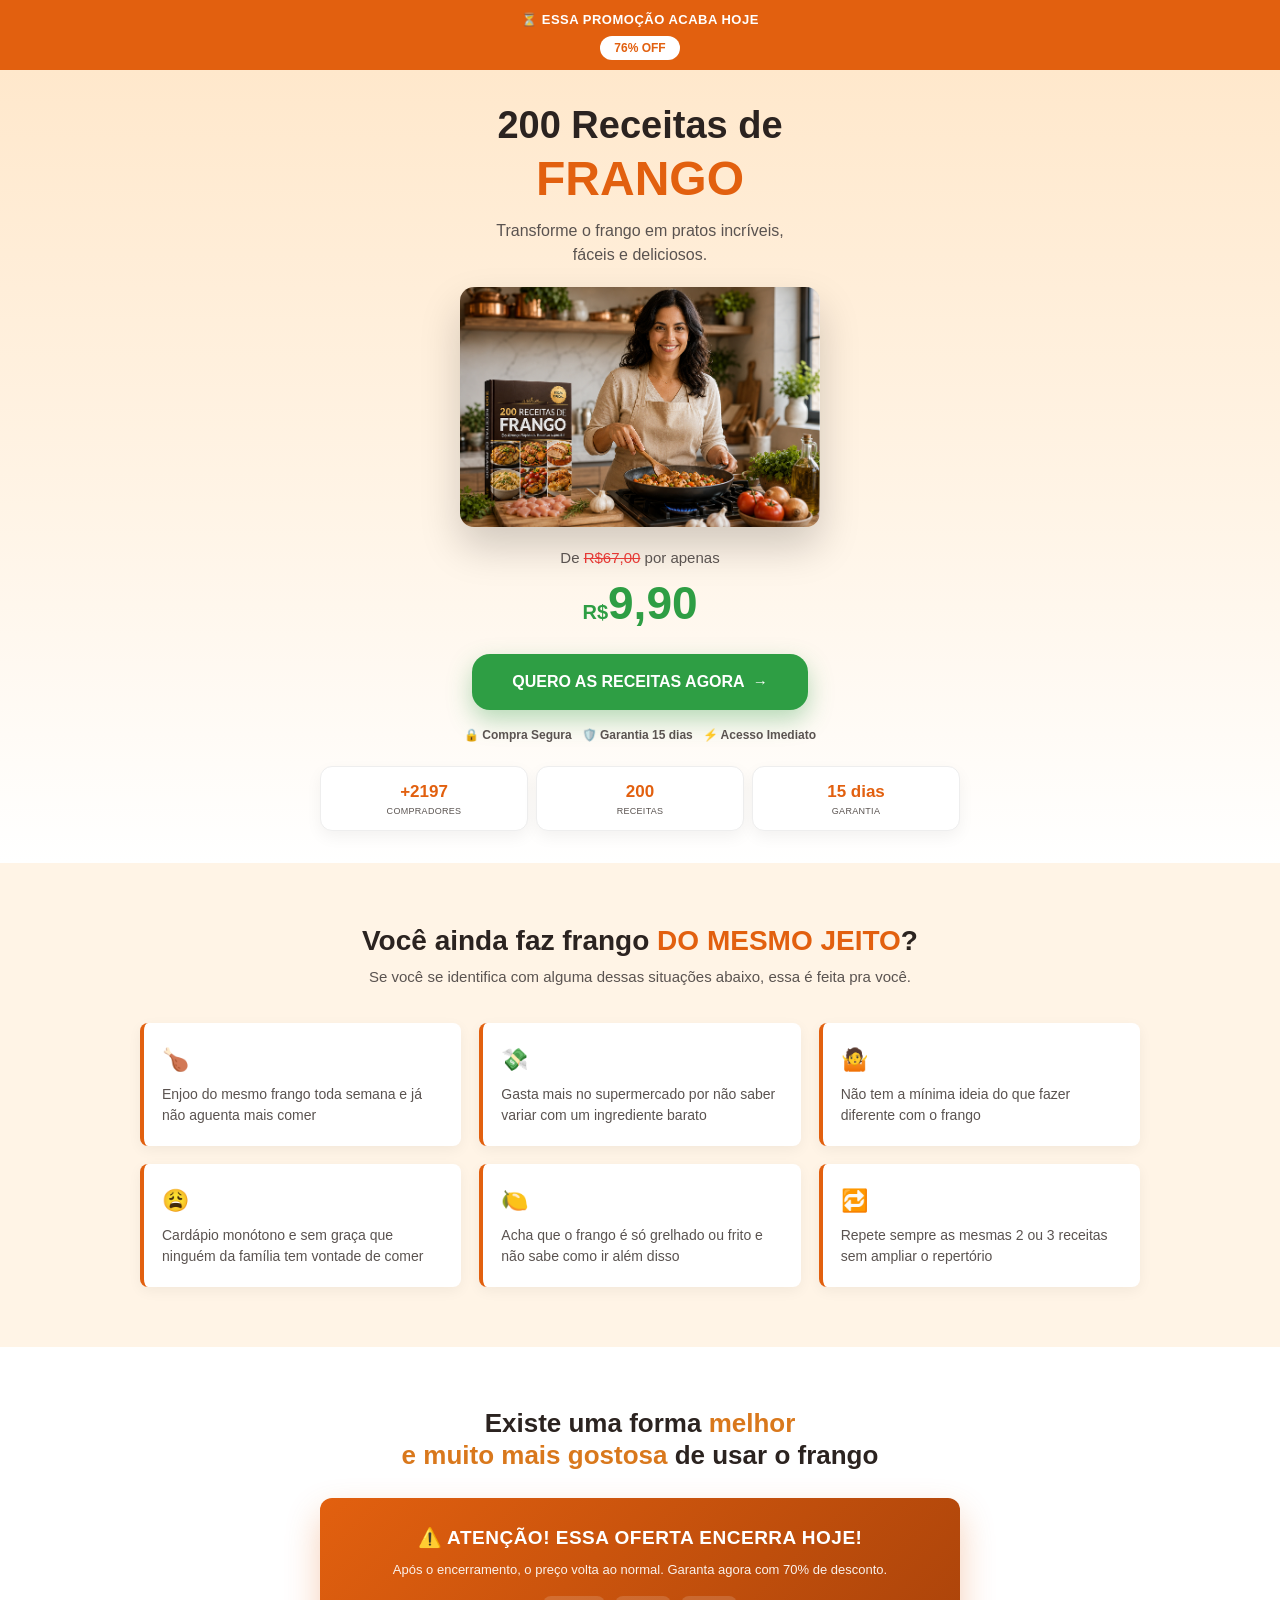
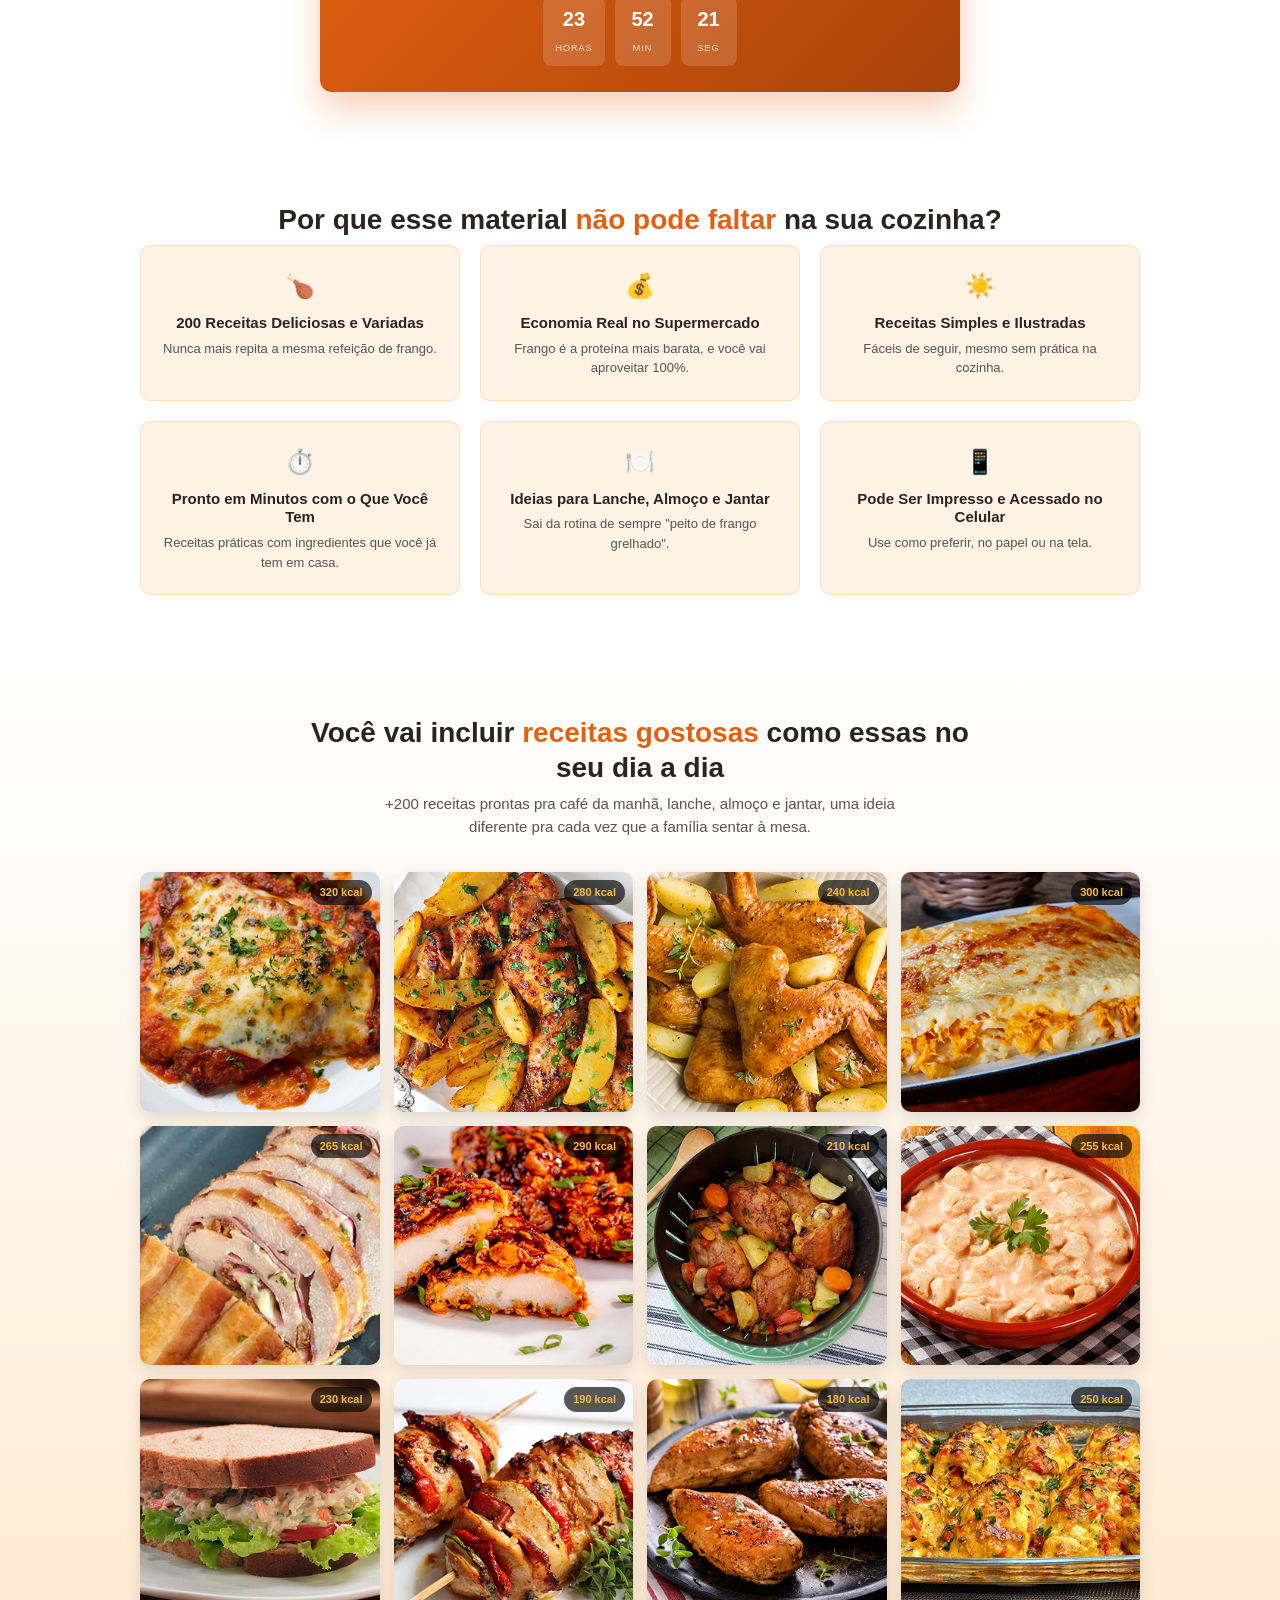
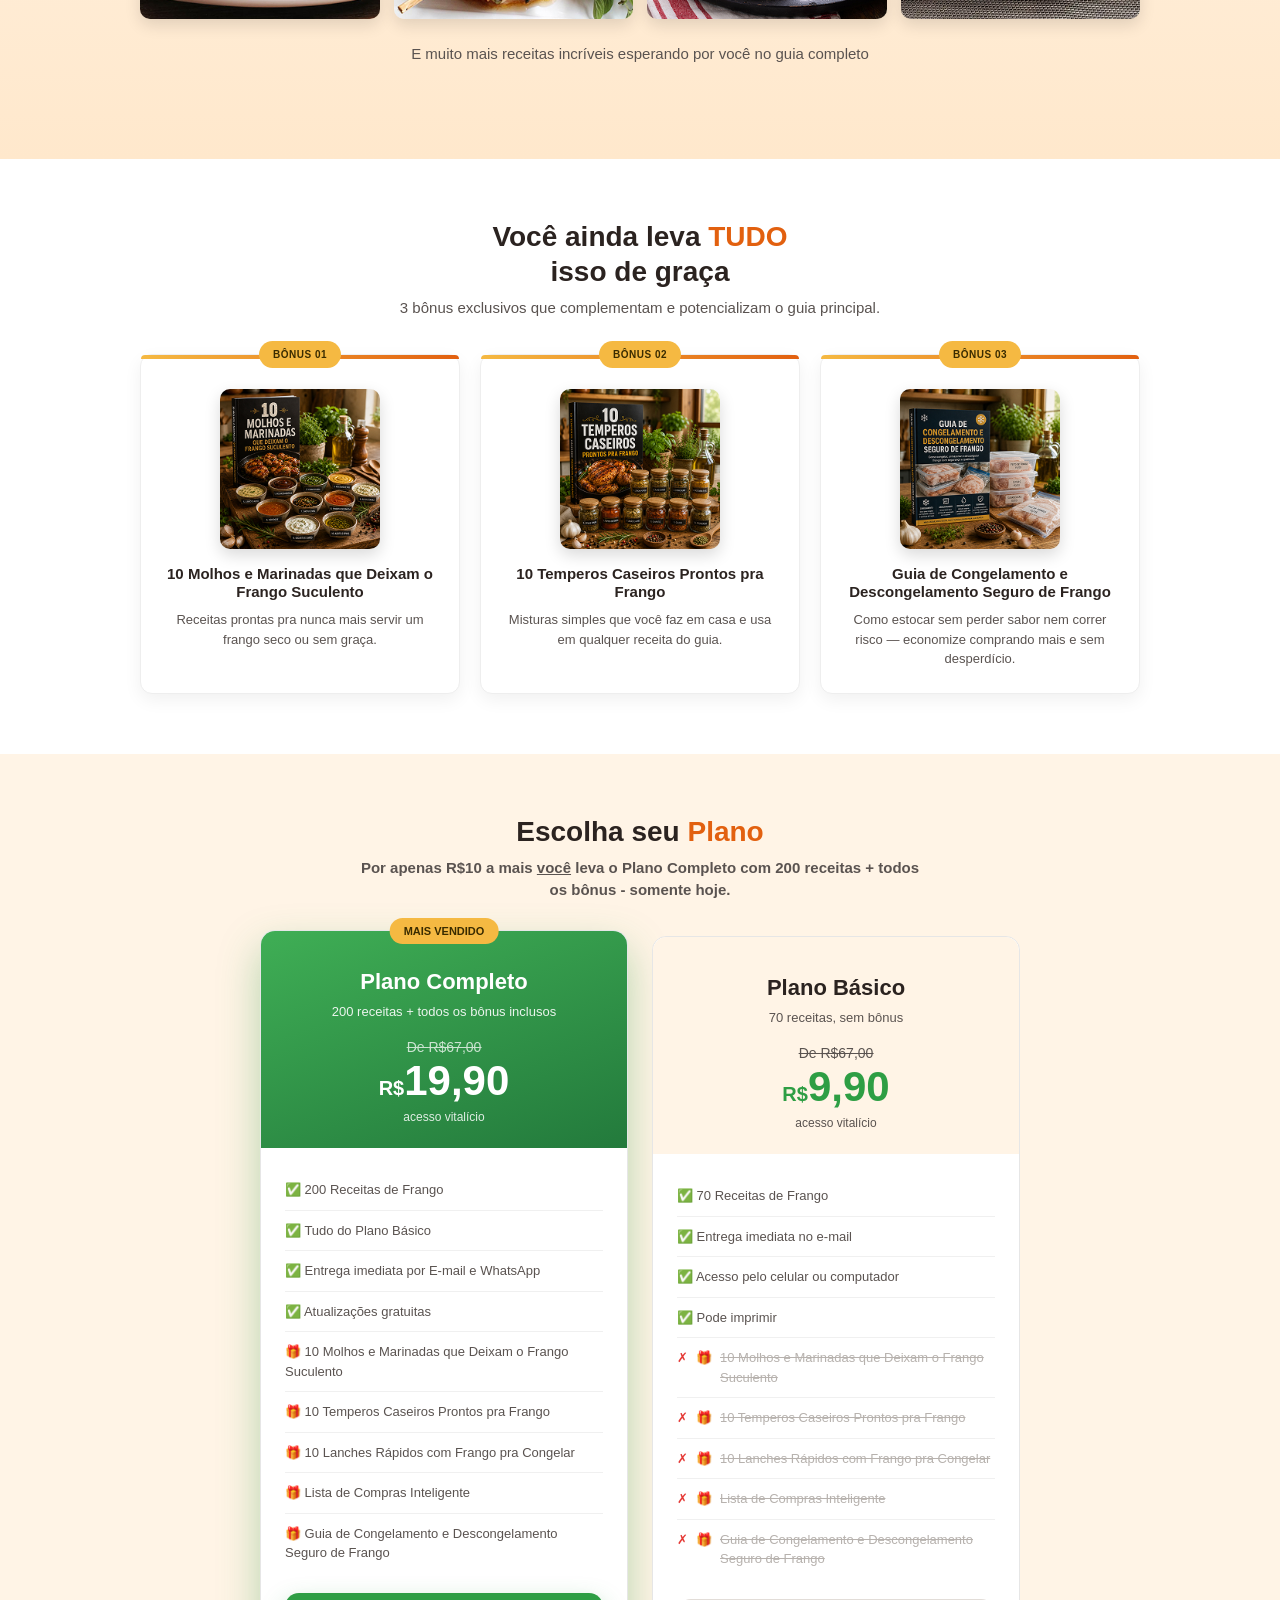
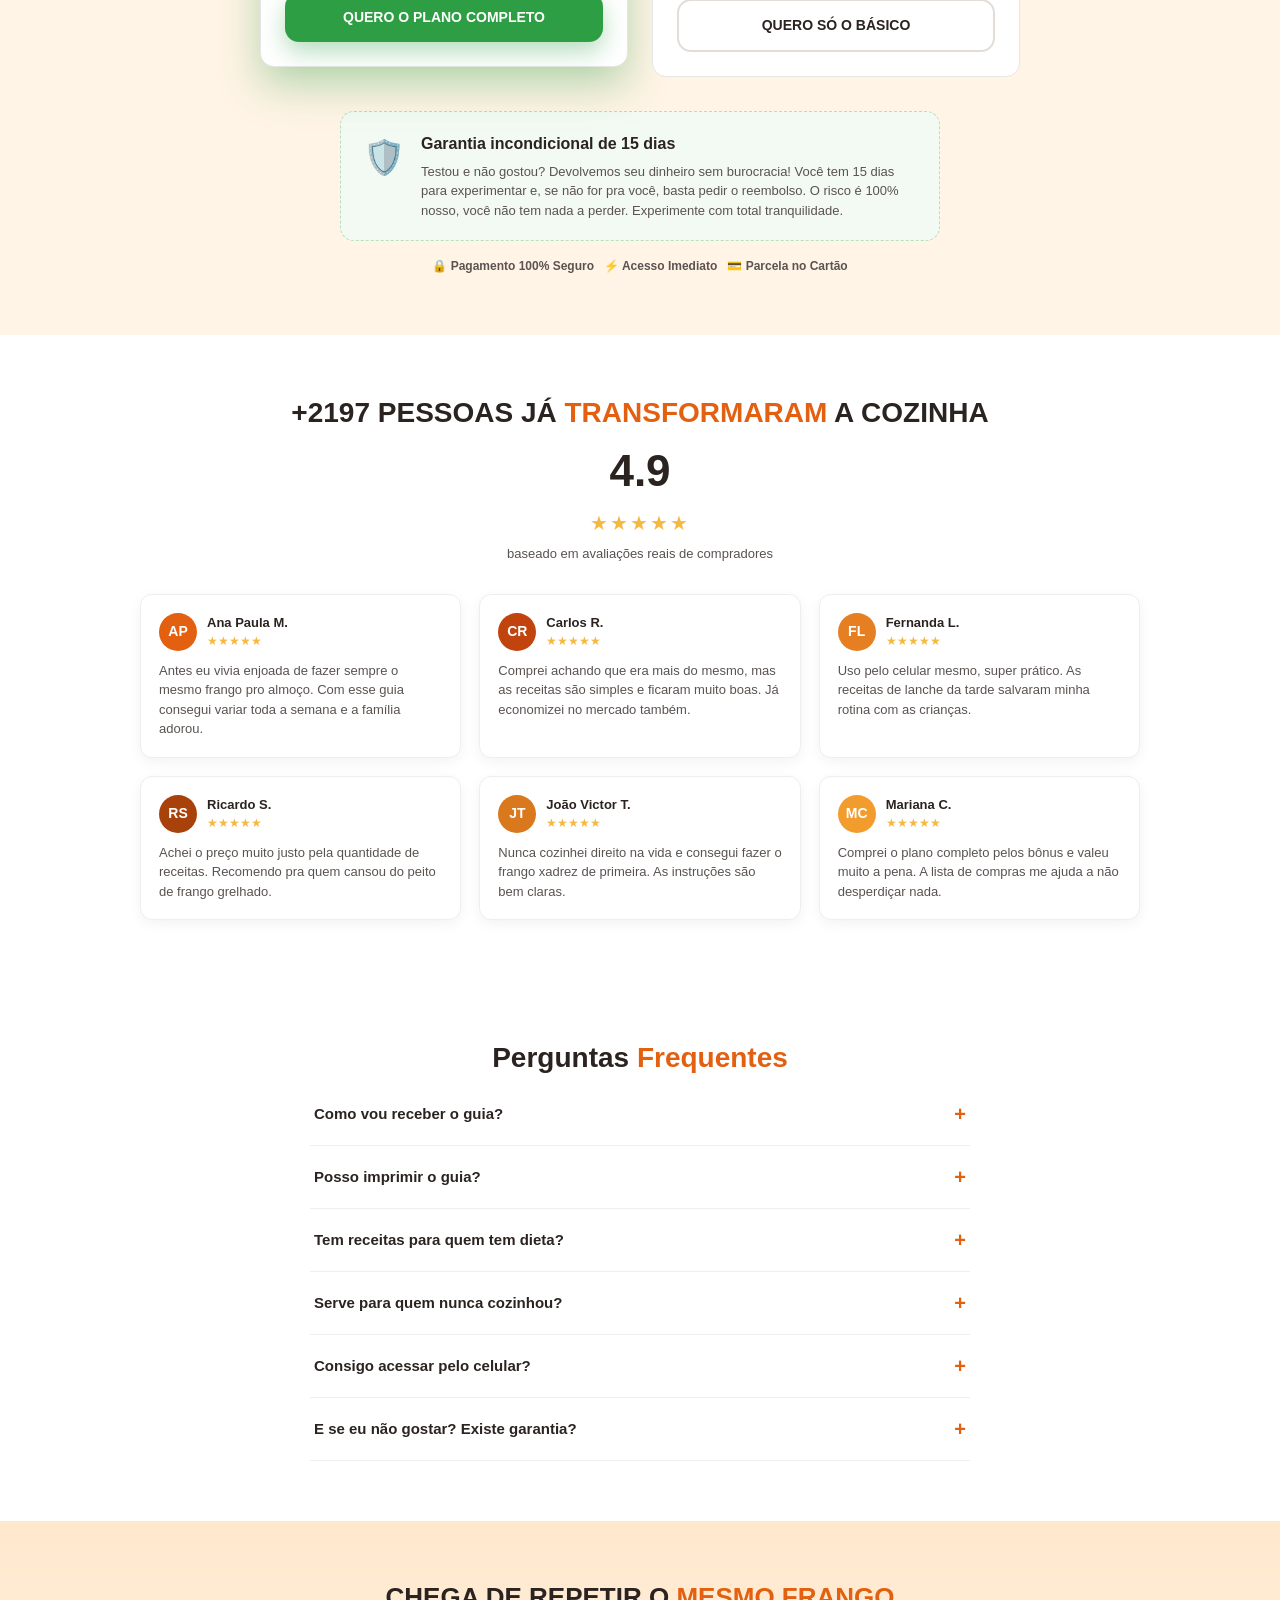
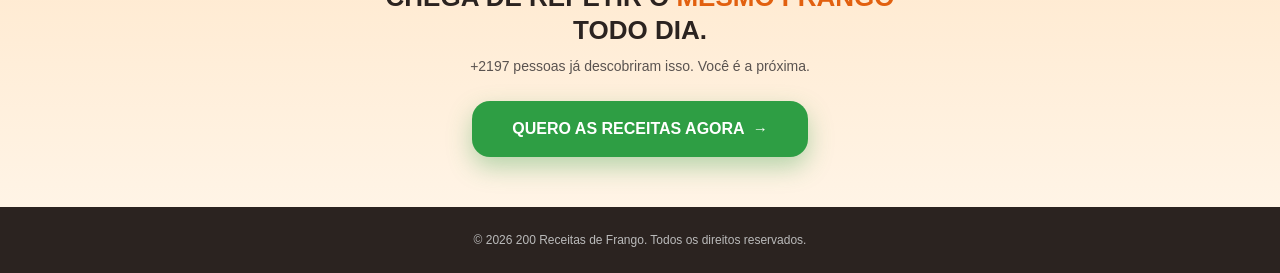
==== commit 2f76f5ff: "gg" ====
--- a/index.html
+++ b/index.html
@@ -23,6 +23,22 @@
         y=l.getElementsByTagName(r)[0];y.parentNode.insertBefore(t,y);
     })(window, document, "clarity", "script", "xjg9q6xgd6");
 </script>
+
+<script>
+!function(f,b,e,v,n,t,s)
+{if(f.fbq)return;n=f.fbq=function(){n.callMethod?
+n.callMethod.apply(n,arguments):n.queue.push(arguments)};
+if(!f._fbq)f._fbq=n;n.push=n;n.loaded=!0;n.version='2.0';
+n.queue=[];t=b.createElement(e);t.async=!0;
+t.src=v;s=b.getElementsByTagName(e)[0];
+s.parentNode.insertBefore(t,s)}(window, document,'script',
+'https://connect.facebook.net/en_US/fbevents.js');
+fbq('init', '1928415474490195');
+fbq('track', 'PageView');
+</script>
+<noscript><img height="1" width="1" style="display:none"
+src="https://www.facebook.com/tr?id=1928415474490195&ev=PageView&noscript=1"
+/></noscript>
 
 </head>
 <body>
--- a/style.css
+++ b/style.css
@@ -249,6 +249,7 @@
     border:1px solid #ffddb0;
     border-radius:10px;
     padding:22px 20px;
+    text-align:center;
   }
   .benefit-card .ico{font-size:24px;margin-bottom:10px;}
   .benefit-card h3{font-size:15px;margin-bottom:6px;}
@@ -303,31 +304,49 @@
     background:#fff;
     border:1px solid #eee;
     border-radius:12px;
+    position:relative;
+    text-align:center;
+    padding:34px 20px 24px;
+    box-shadow:0 6px 18px rgba(0,0,0,.06);
+  }
+  .bonus-card::before{
+    content:"";
+    position:absolute;
+    top:0;left:0;right:0;
+    height:4px;
+    border-radius:12px 12px 0 0;
+    background:linear-gradient(90deg,var(--yellow),#e2600f);
+  }
+  .bonus-img{
+    max-width:160px;
+    margin:0 auto 16px;
+    border-radius:10px;
     overflow:hidden;
-    box-shadow:0 6px 18px rgba(0,0,0,.06);
-  }
-  .bonus-img{
-    height:120px;
-    overflow:hidden;
+    box-shadow:0 6px 16px rgba(0,0,0,.15);
   }
   .bonus-img img{
+    display:block;
     width:100%;
-    height:100%;
-    object-fit:cover;
+    height:auto;
   }
   .bonus-tag{
-    display:inline-block;
+    position:absolute;
+    top:-14px;left:50%;
+    transform:translateX(-50%);
+    display:inline-flex;
+    align-items:center;
+    gap:4px;
+    white-space:nowrap;
     background:var(--yellow);
     color:#3a2c00;
     font-size:10px;
     font-weight:800;
     letter-spacing:.5px;
-    padding:4px 10px;
+    padding:6px 14px;
     border-radius:20px;
-    margin:14px 16px 6px;
-  }
-  .bonus-card h3{font-size:15px;padding:0 16px;margin-bottom:8px;}
-  .bonus-card p{font-size:13px;color:var(--gray-text);padding:0 16px 18px;}
+  }
+  .bonus-card h3{font-size:15px;margin-bottom:8px;}
+  .bonus-card p{font-size:13px;color:var(--gray-text);}
 
   /* ===== PRICING ===== */
   .pricing-sec{background:var(--cream);}
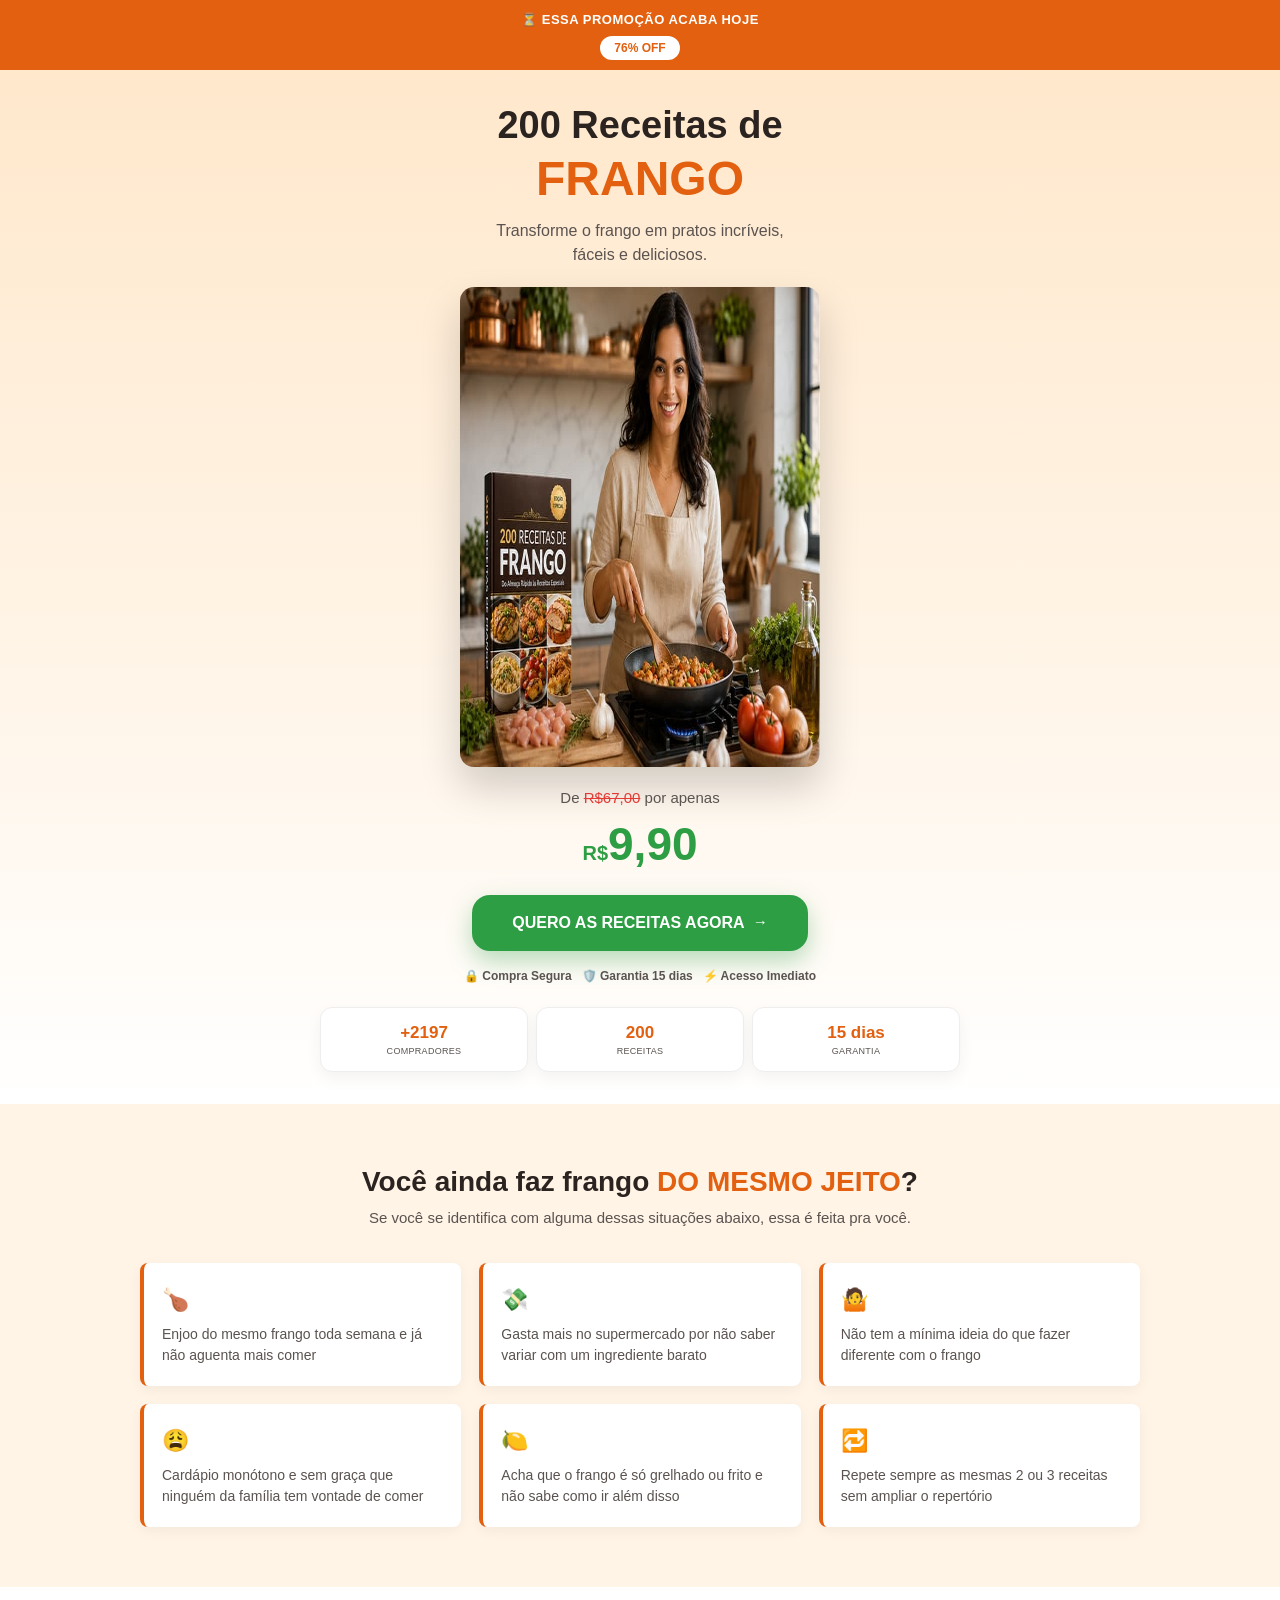
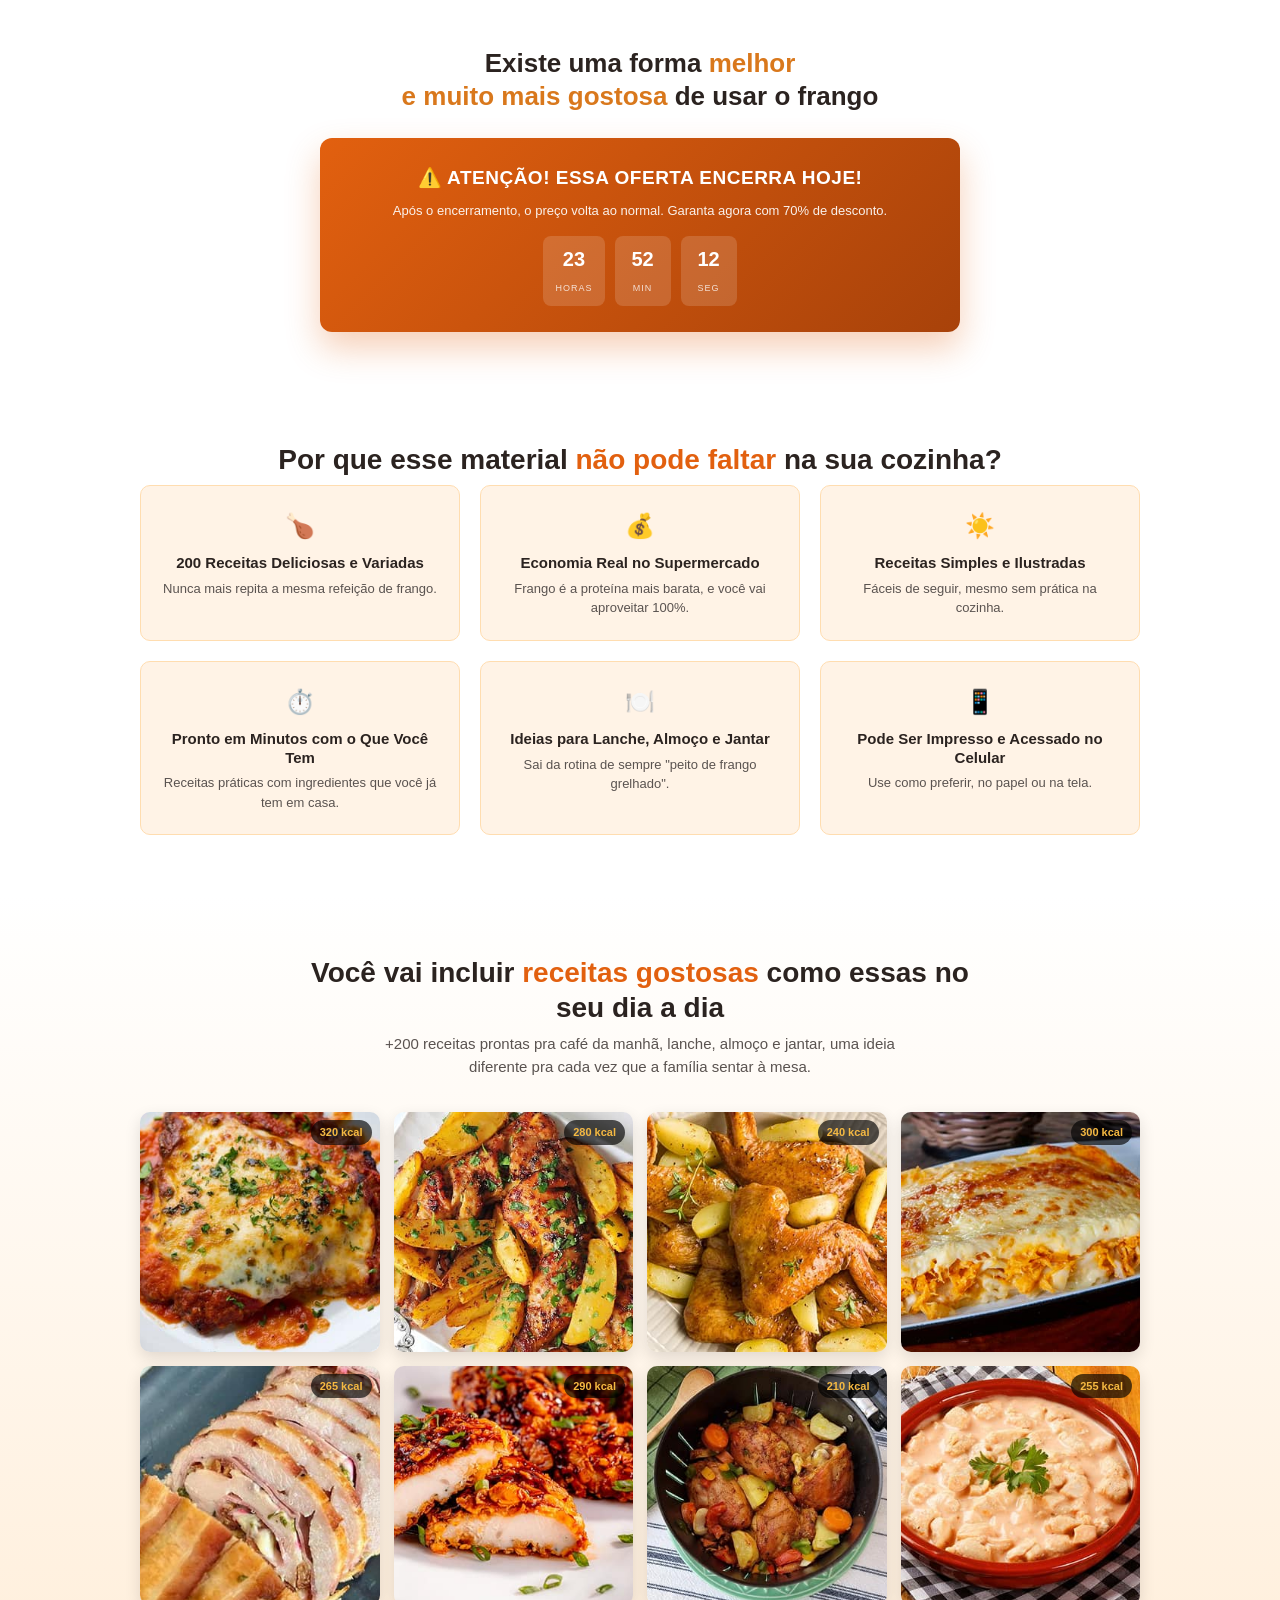
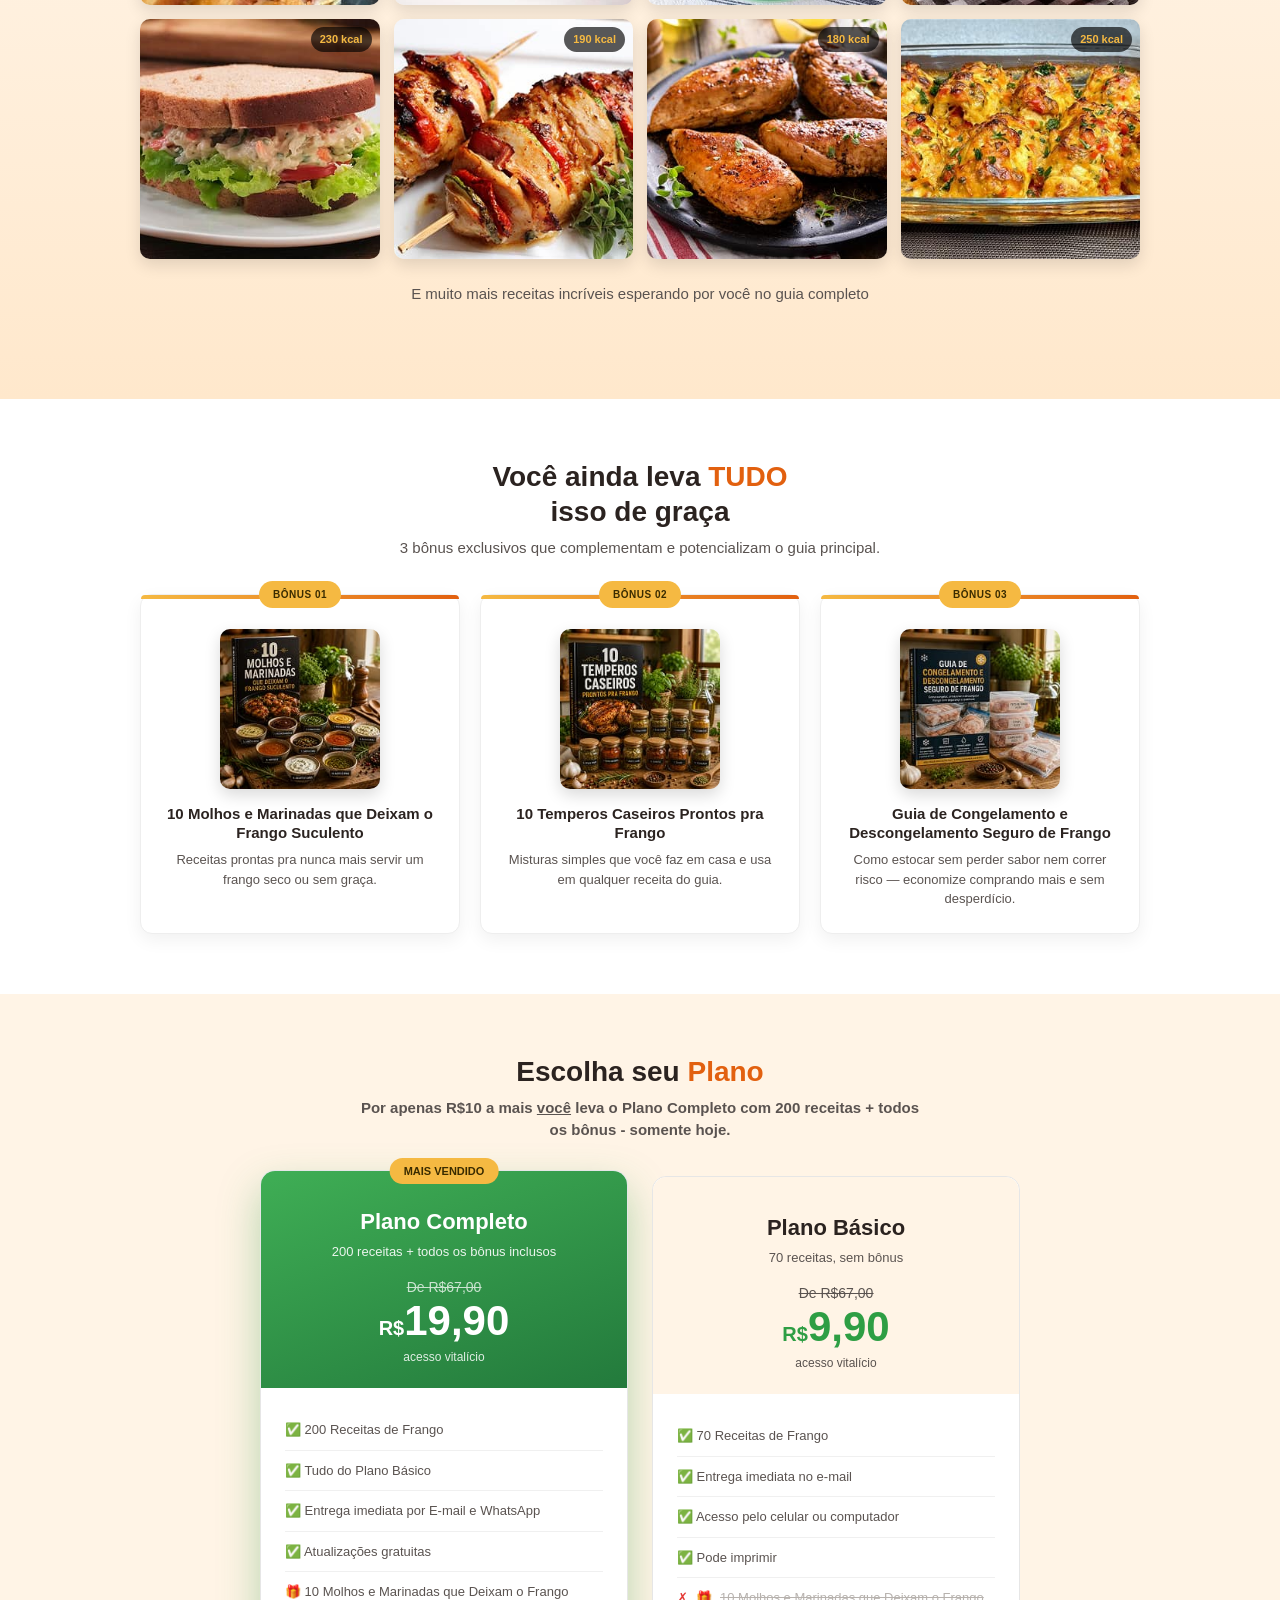
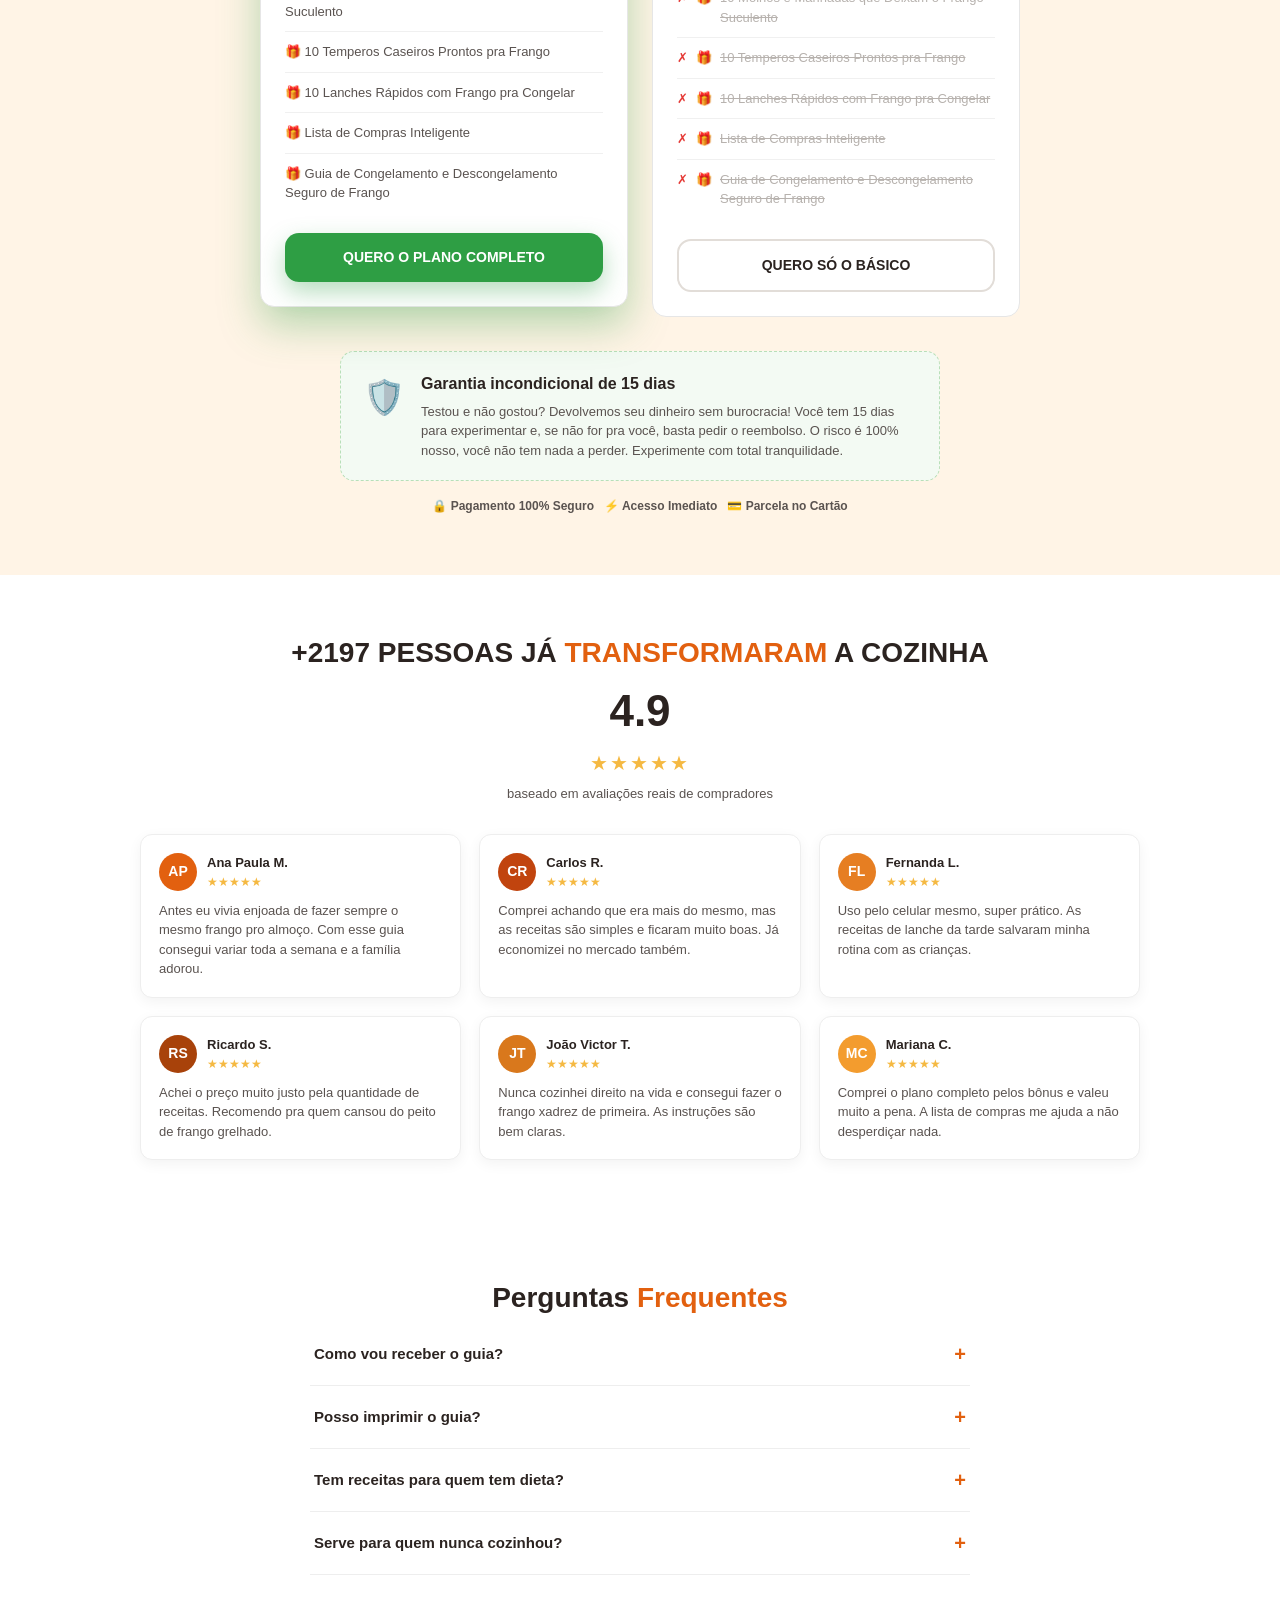
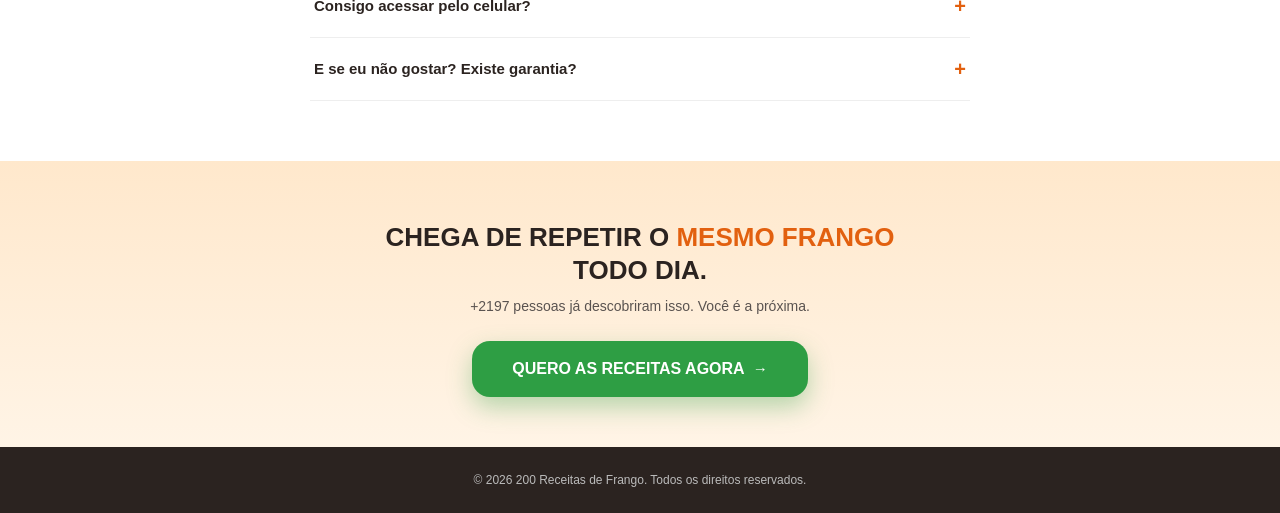
==== commit c563b9ef: "Otimiza performance mobile: comprime imagens (~88% menor) e ajusta carregamento Reduz peso de imagen" ====
--- a/index.html
+++ b/index.html
@@ -5,6 +5,9 @@
 <meta name="viewport" content="width=device-width, initial-scale=1.0">
 <title>200 Receitas de Frango — Transforme o Frango em Pratos Incríveis</title>
 <link rel="stylesheet" href="style.css">
+<link rel="preconnect" href="https://cdn.utmify.com.br">
+<link rel="preconnect" href="https://www.clarity.ms">
+<link rel="preconnect" href="https://connect.facebook.net">
 
 <script
   src="https://cdn.utmify.com.br/scripts/utms/latest.js"
@@ -56,7 +59,7 @@
       <p class="sub">Transforme o frango em pratos incríveis,<br> fáceis e deliciosos.</p>
 
       <div class="hero-image">
-        <img src="public/hero.jpg" alt="200 Receitas de Frango">
+        <img src="public/hero.jpg" alt="200 Receitas de Frango" width="720" height="480" fetchpriority="high" decoding="async">
       </div>
 
       <div class="price-block">
@@ -143,19 +146,19 @@
       <p class="sec-sub">3 bônus exclusivos que complementam e potencializam o guia principal.</p>
       <div class="bonus-grid">
         <div class="bonus-card">
-          <div class="bonus-img"><img src="public/1.jpg" alt="Bônus 01"></div>
+          <div class="bonus-img"><img src="public/1.jpg" alt="Bônus 01" width="207" height="207" loading="lazy" decoding="async"></div>
           <div class="bonus-tag">BÔNUS 01</div>
           <h3>10 Molhos e Marinadas que Deixam o Frango Suculento</h3>
           <p>Receitas prontas pra nunca mais servir um frango seco ou sem graça.</p>
         </div>
         <div class="bonus-card">
-          <div class="bonus-img"><img src="public/2.jpg" alt="Bônus 02"></div>
+          <div class="bonus-img"><img src="public/2.jpg" alt="Bônus 02" width="207" height="207" loading="lazy" decoding="async"></div>
           <div class="bonus-tag">BÔNUS 02</div>
           <h3>10 Temperos Caseiros Prontos pra Frango</h3>
           <p>Misturas simples que você faz em casa e usa em qualquer receita do guia.</p>
         </div>
         <div class="bonus-card">
-          <div class="bonus-img"><img src="public/3.jpg" alt="Bônus 03"></div>
+          <div class="bonus-img"><img src="public/3.jpg" alt="Bônus 03" width="207" height="207" loading="lazy" decoding="async"></div>
           <div class="bonus-tag">BÔNUS 03</div>
           <h3>Guia de Congelamento e Descongelamento Seguro de Frango</h3>
           <p>Como estocar sem perder sabor nem correr risco — economize comprando mais e sem desperdício.</p>
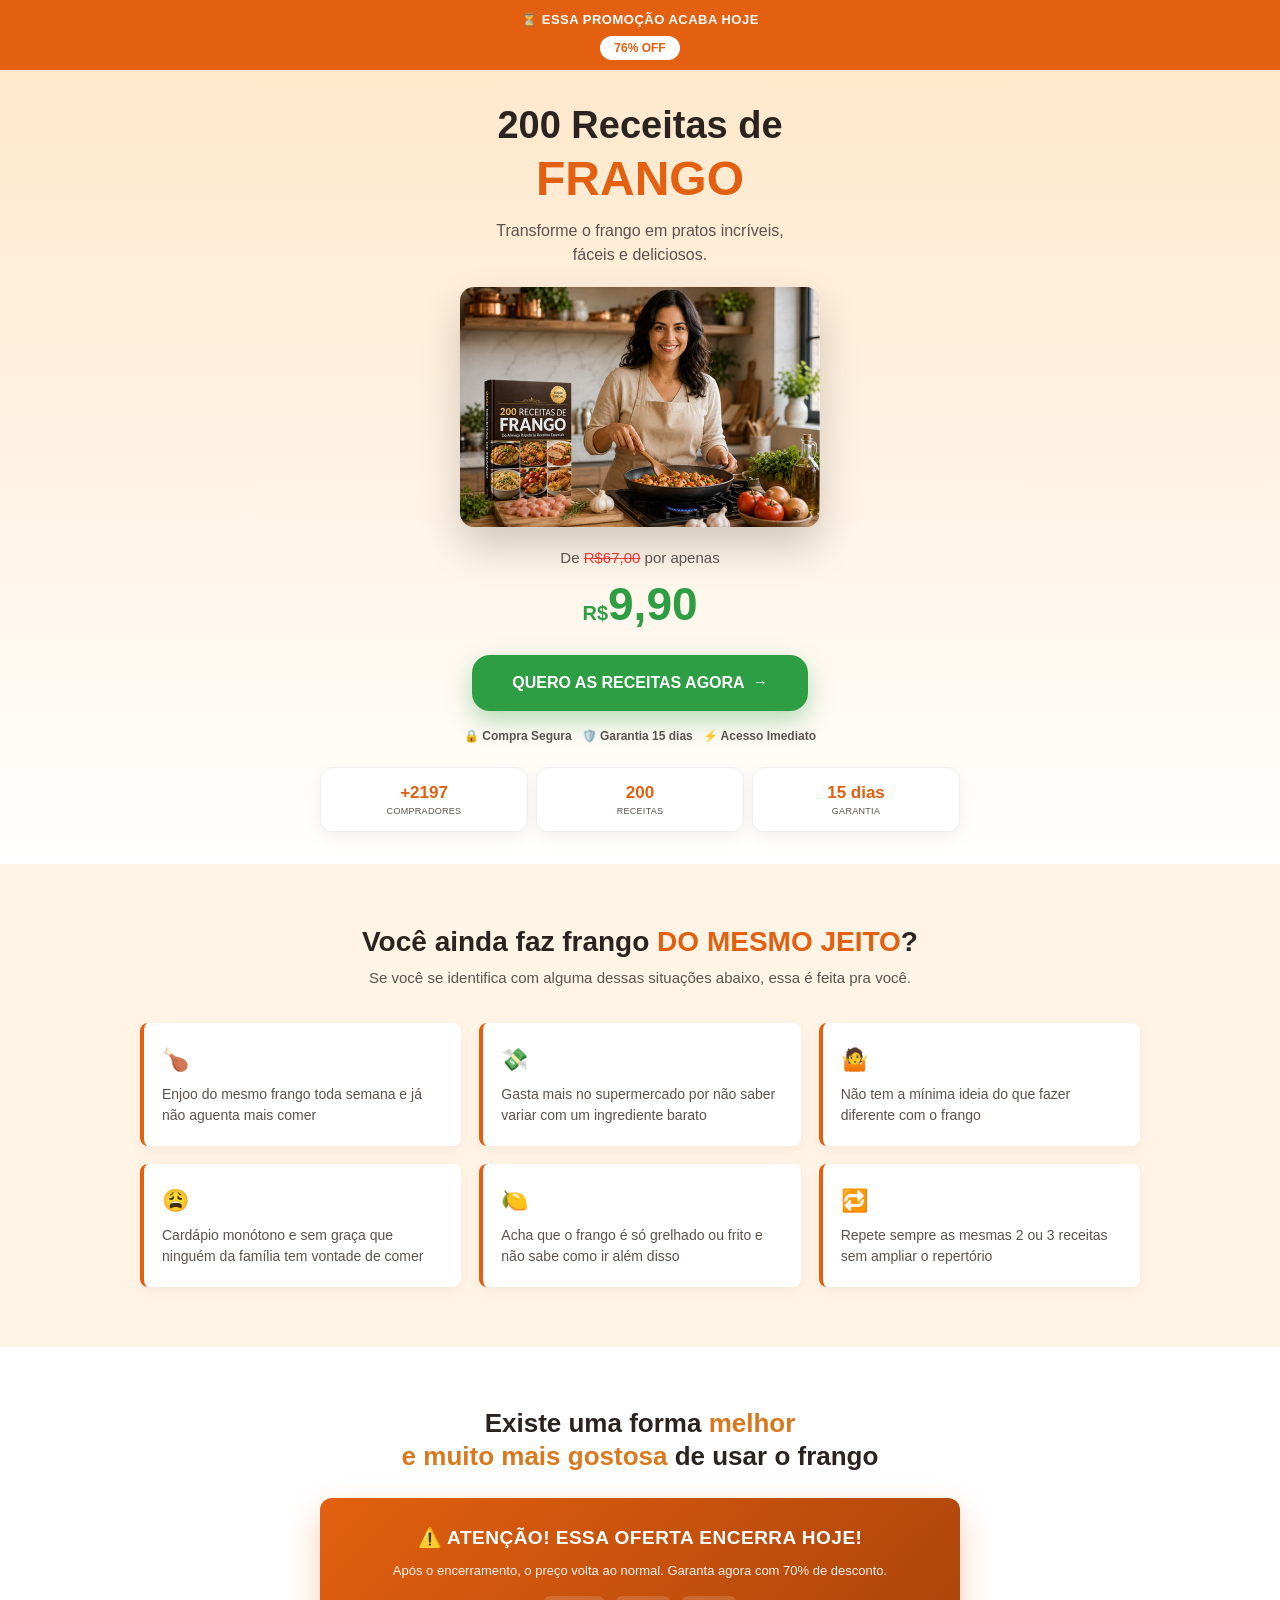
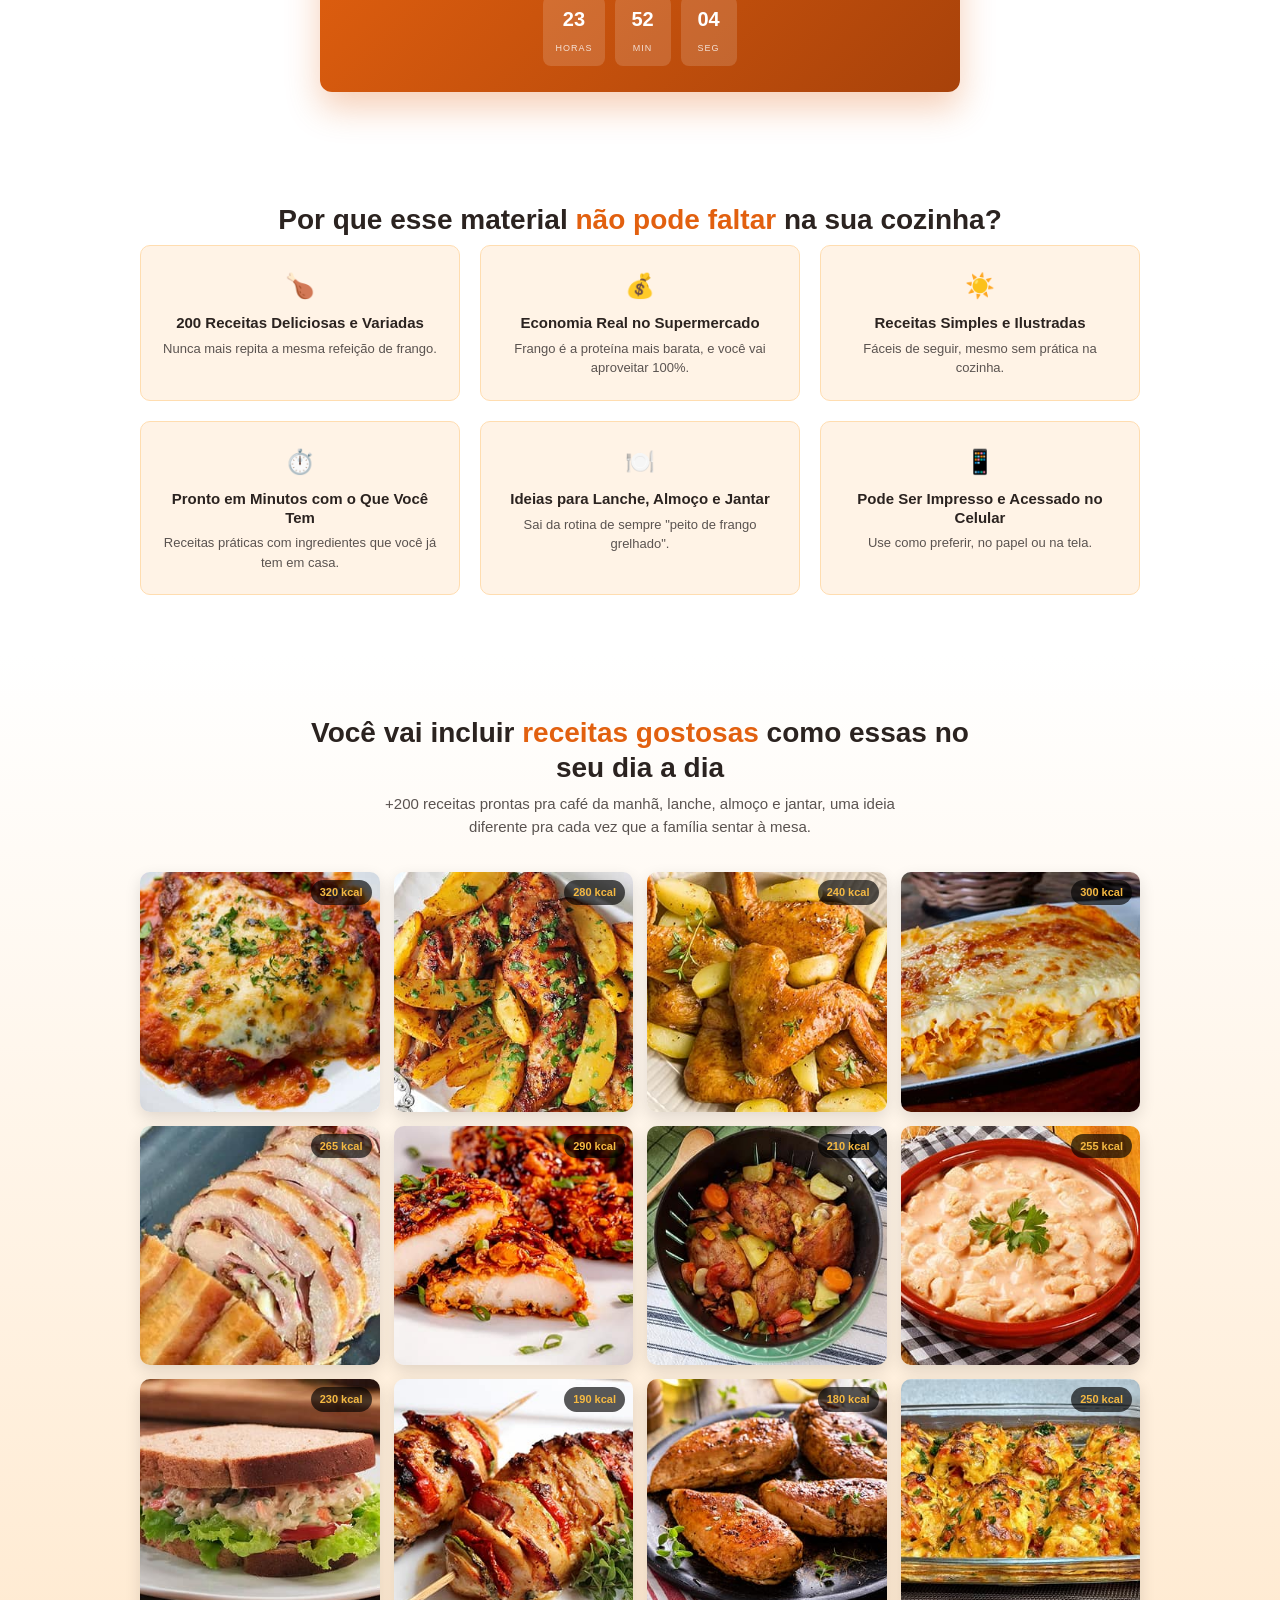
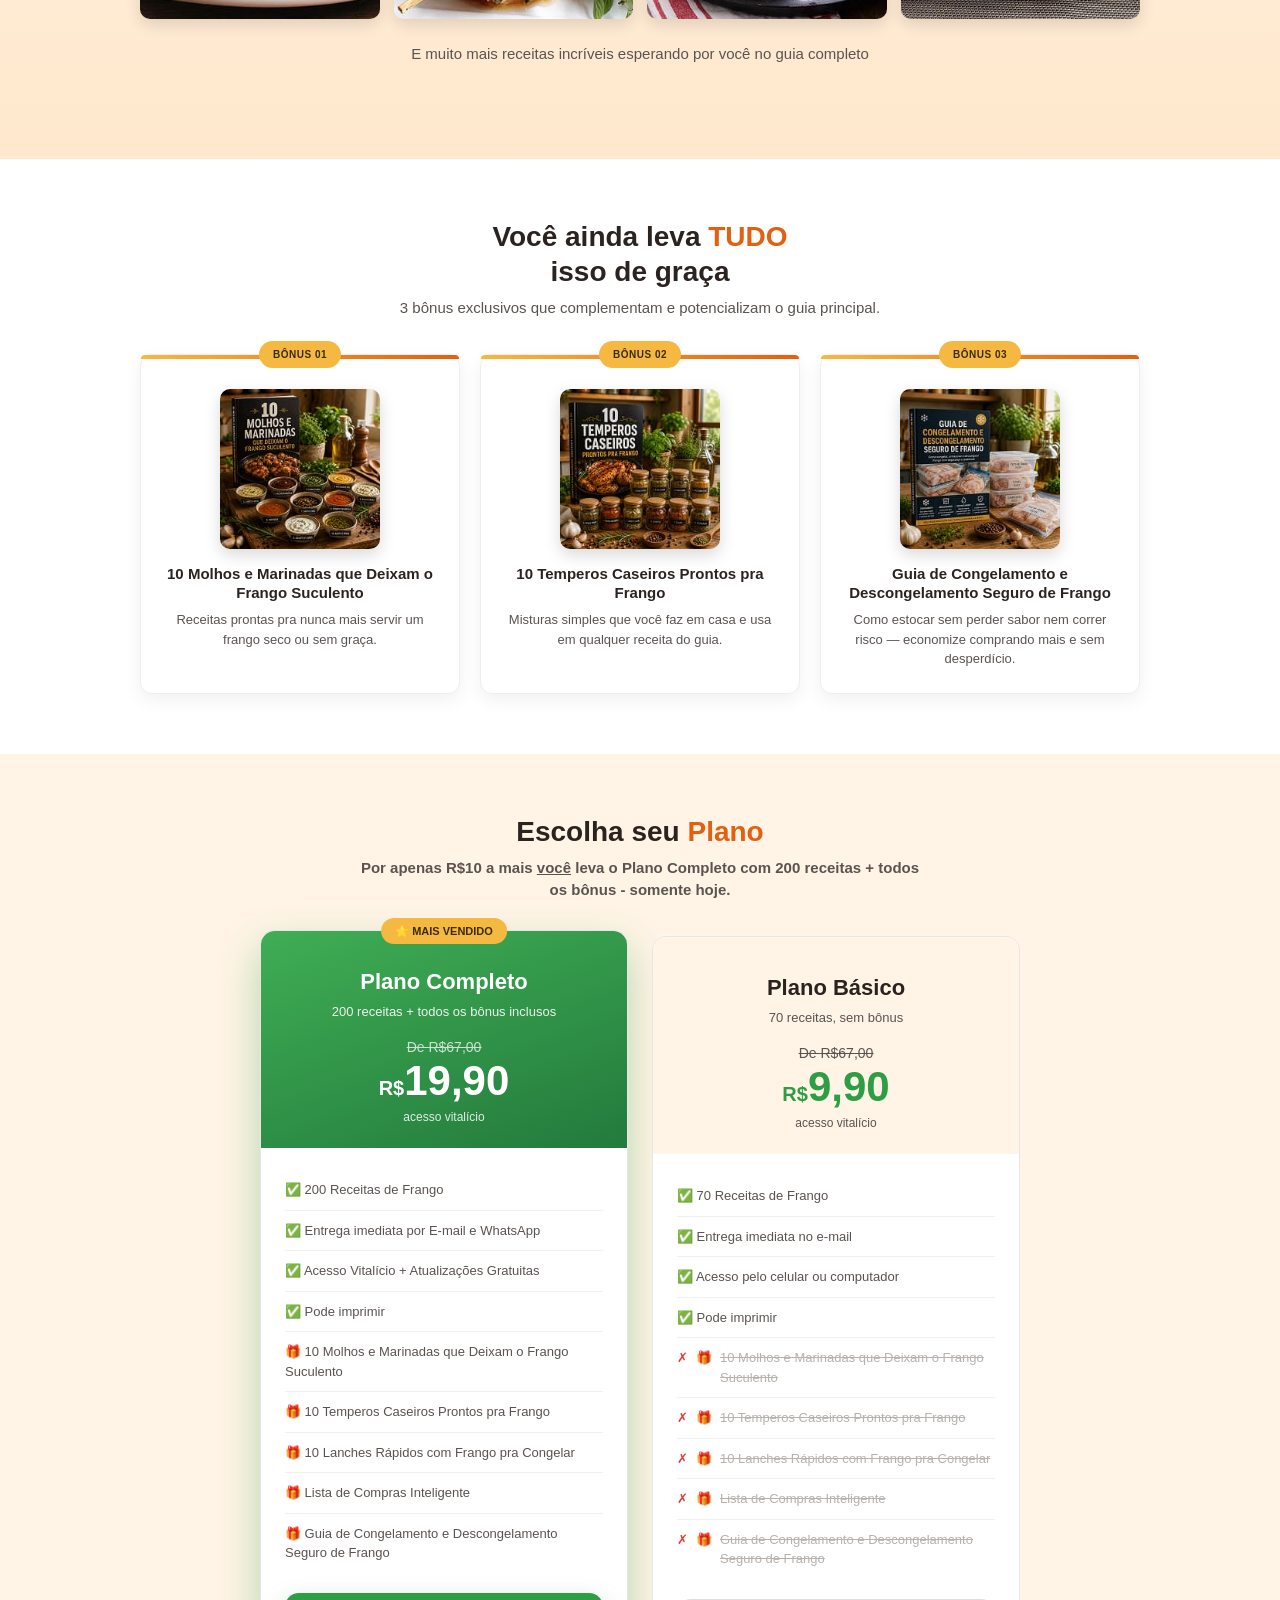
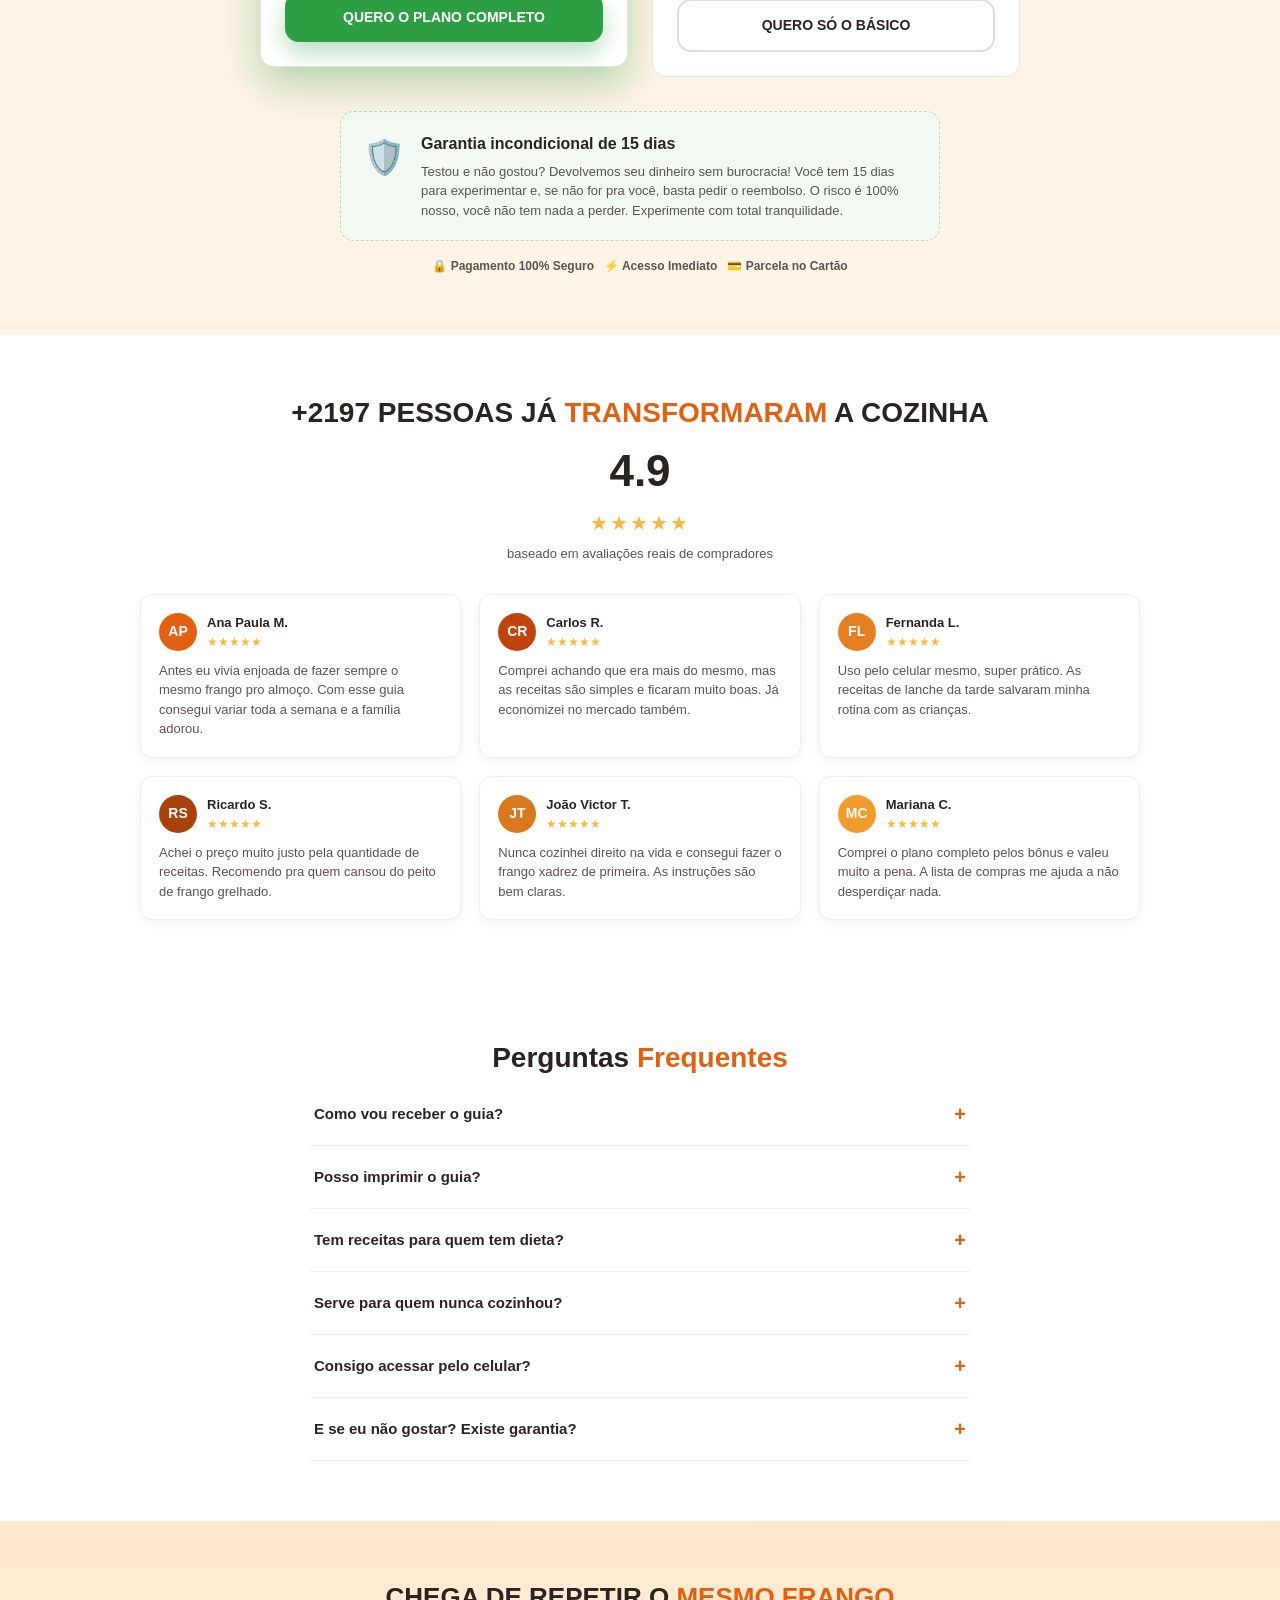
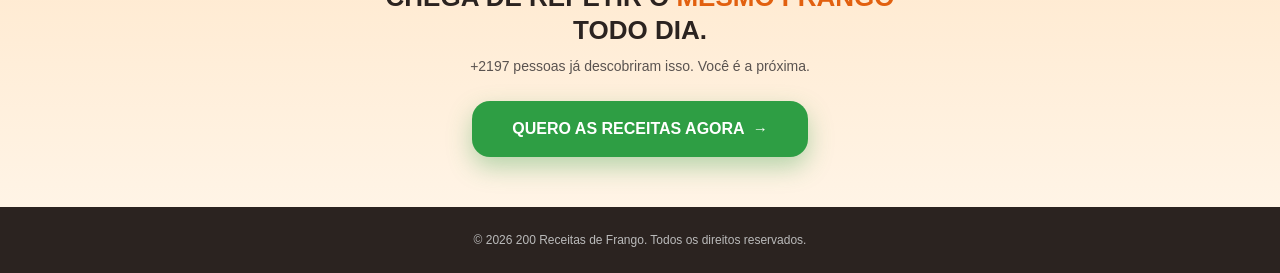
==== commit 0ec844c5: "Corrige distorcao da imagem do hero forcando width/height explicitos no CSS Co-Authored-By: Claude S" ====
--- a/index.html
+++ b/index.html
@@ -174,7 +174,7 @@
       <p class="sec-sub"><strong>Por apenas R$10 a mais <u>você</u> leva o Plano Completo com 200 receitas + todos os bônus - somente hoje.</strong></p>
       <div class="pricing-grid">
         <div class="plan-card featured">
-          <div class="plan-tag">MAIS VENDIDO</div>
+          <div class="plan-tag">⭐ MAIS VENDIDO</div>
           <div class="plan-header plan-header--green">
             <div class="plan-header-name">Plano Completo</div>
             <div class="plan-header-sub">200 receitas + todos os bônus inclusos</div>
@@ -185,9 +185,9 @@
           <div class="plan-body">
             <ul>
               <li>✅ 200 Receitas de Frango</li>
-              <li>✅ Tudo do Plano Básico</li>
               <li>✅ Entrega imediata por E-mail e WhatsApp</li>
-              <li>✅ Atualizações gratuitas</li>
+              <li>✅ Acesso Vitalício + Atualizações Gratuitas</li>
+              <li>✅ Pode imprimir</li>
               <li>🎁 10 Molhos e Marinadas que Deixam o Frango Suculento</li>
               <li>🎁 10 Temperos Caseiros Prontos pra Frango</li>
               <li>🎁 10 Lanches Rápidos com Frango pra Congelar</li>
--- a/style.css
+++ b/style.css
@@ -79,6 +79,12 @@
     border-radius:14px;
     overflow:hidden;
     box-shadow:0 20px 40px rgba(0,0,0,.18);
+  }
+  .hero-image img{
+    width:100%;
+    height:auto;
+    display:block;
+    object-fit:cover;
   }
   .price-block{margin:0 0 16px;}
   .price-old{
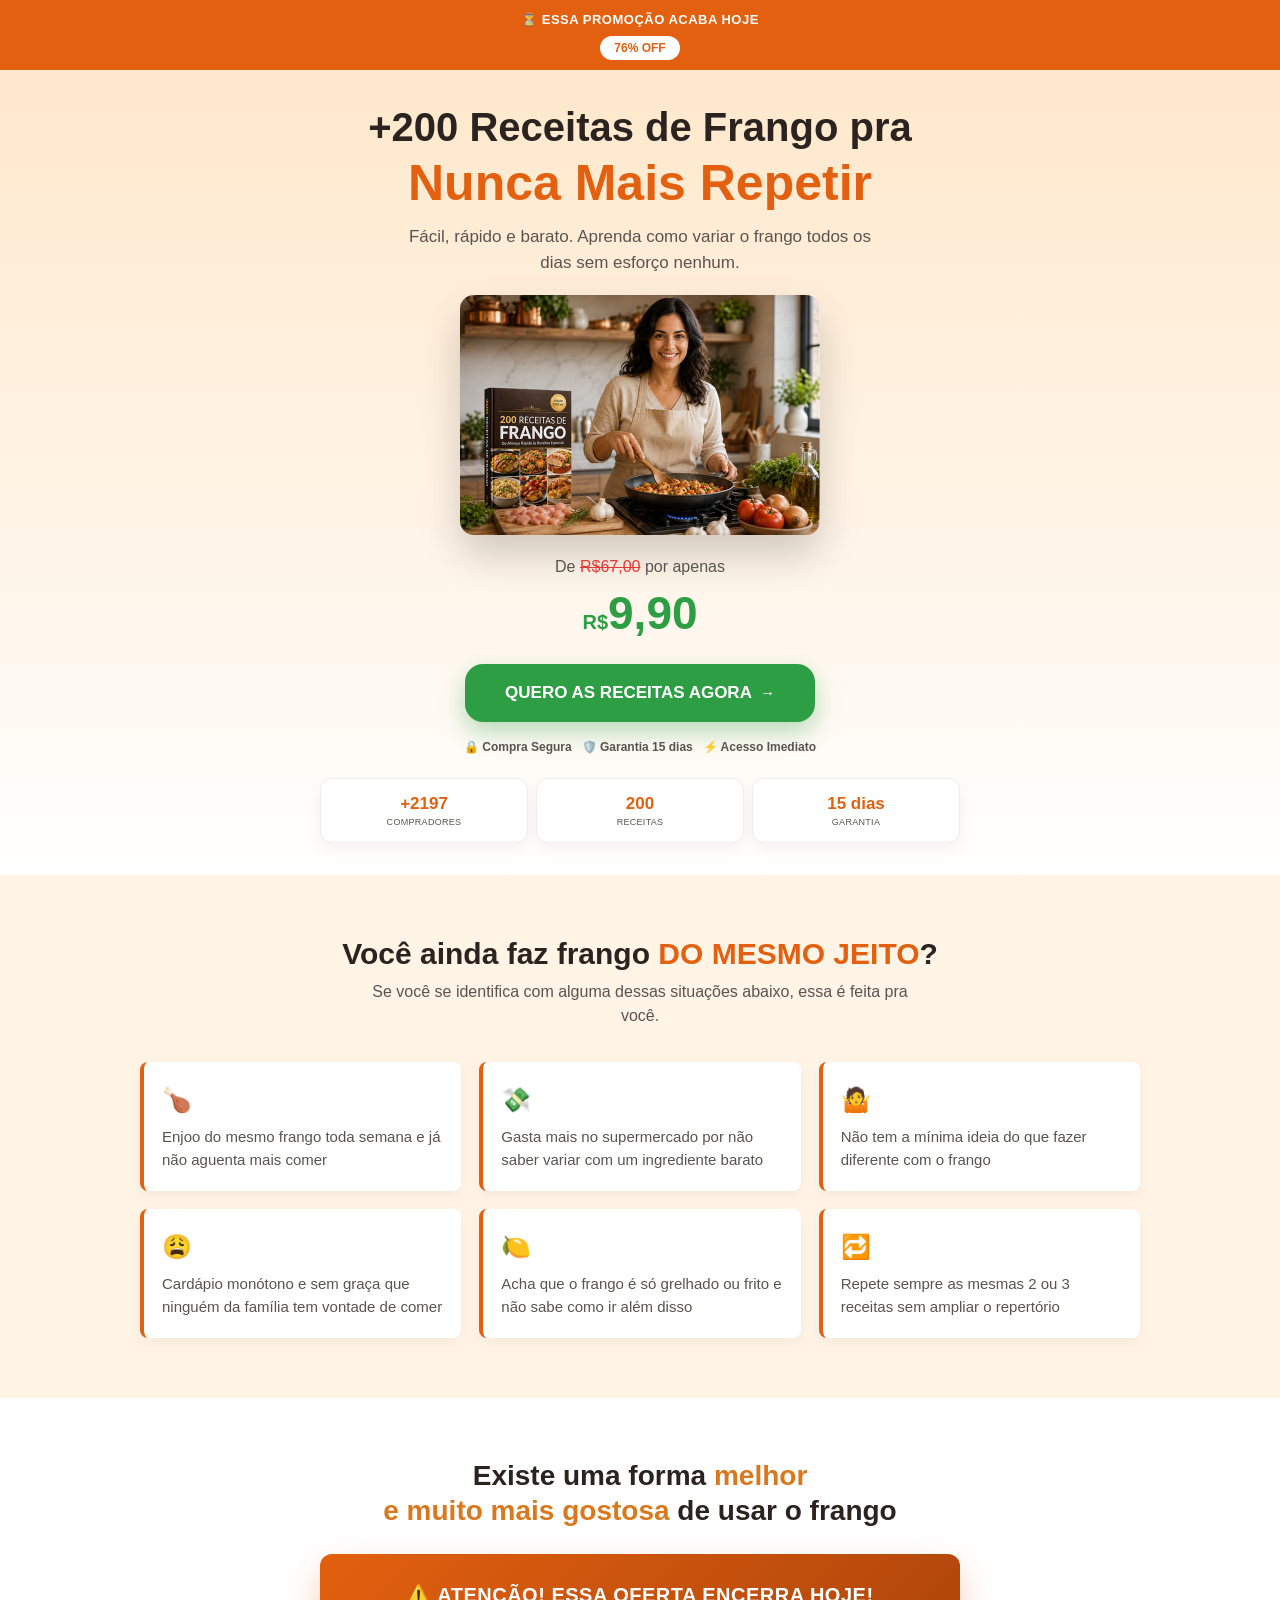
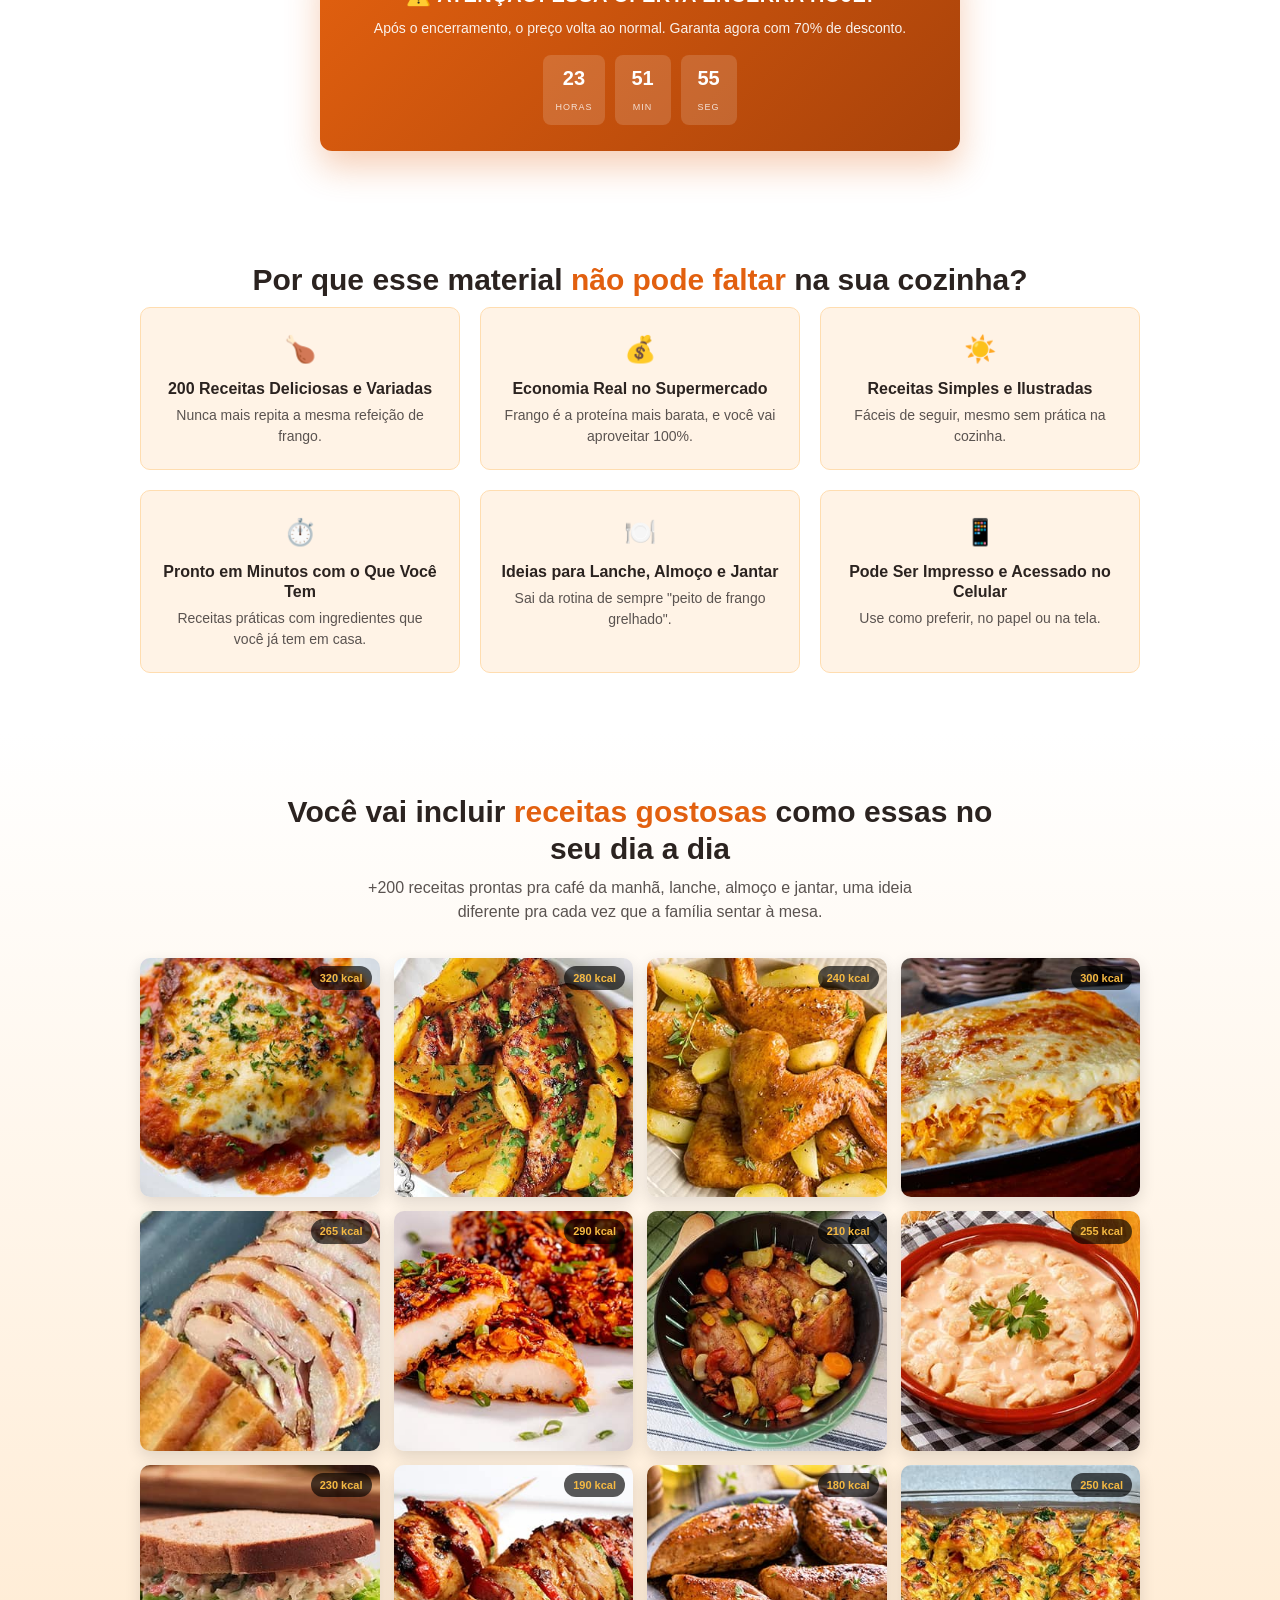
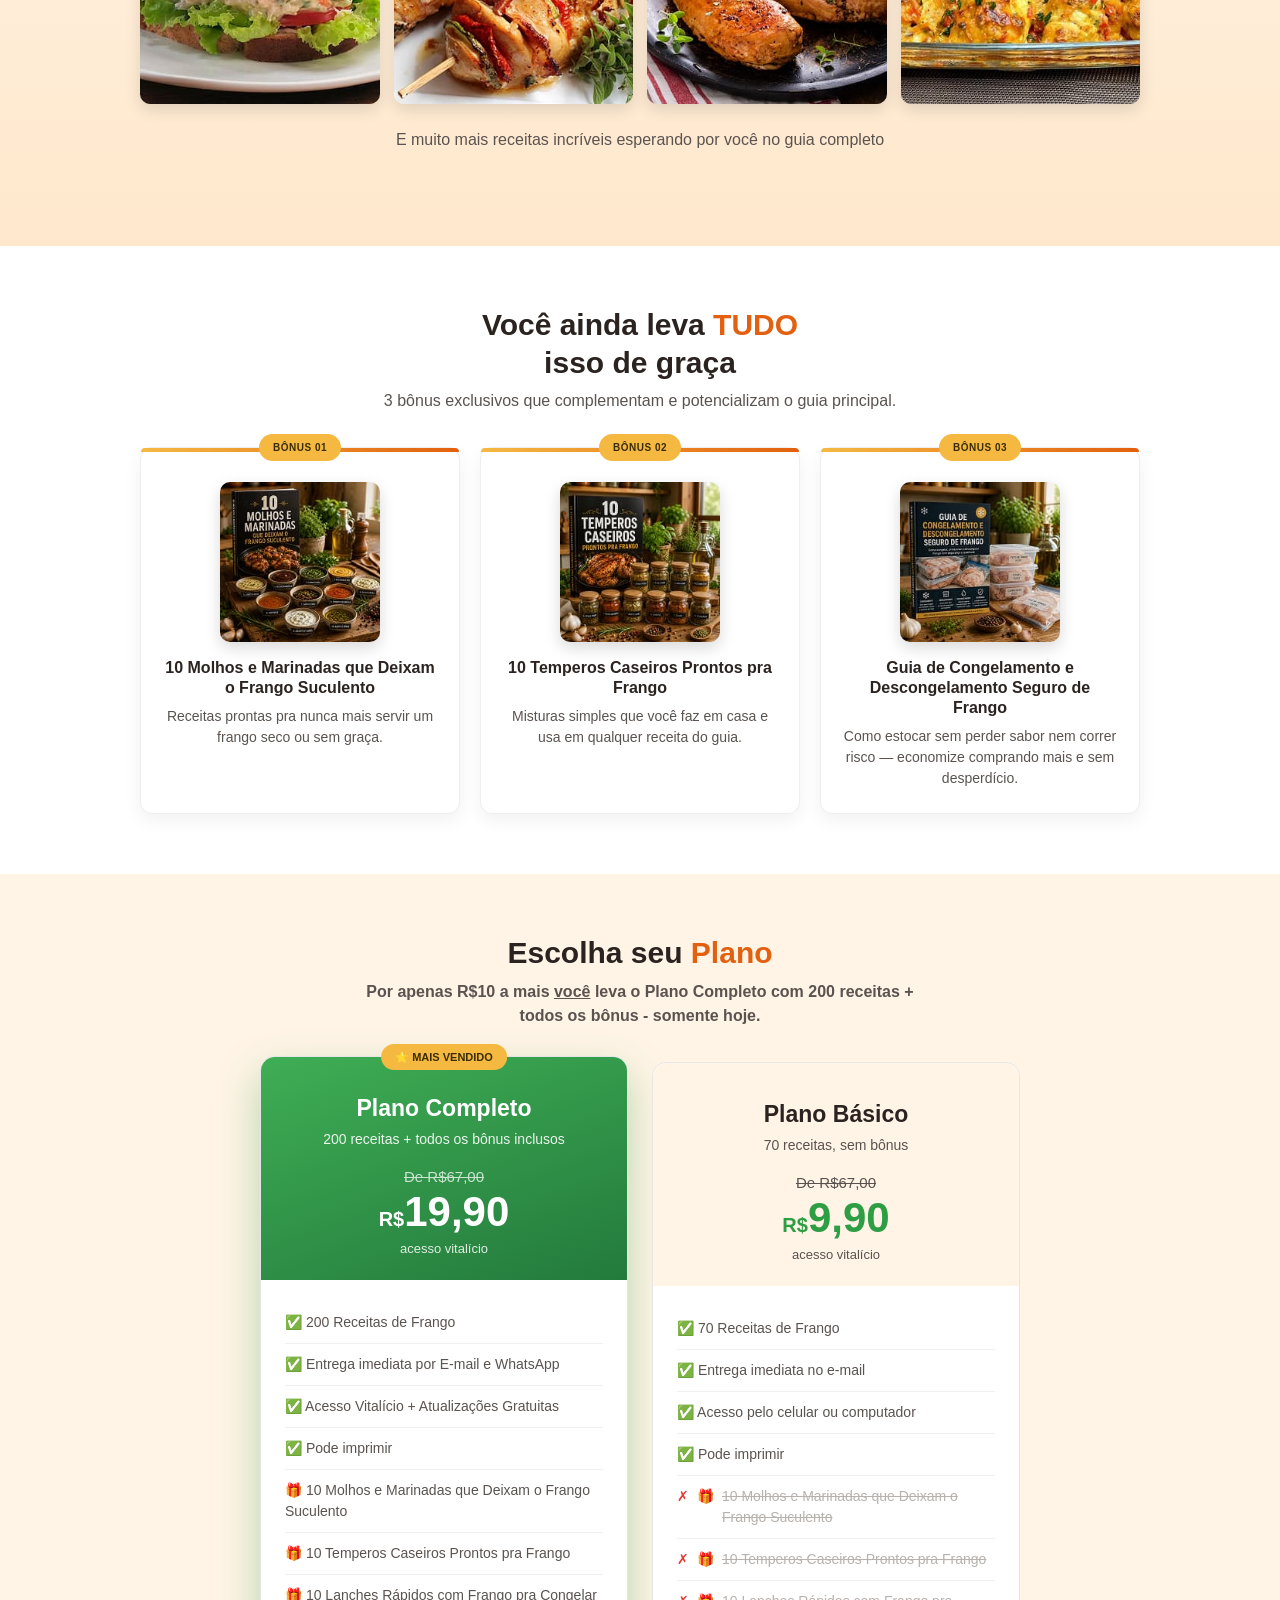
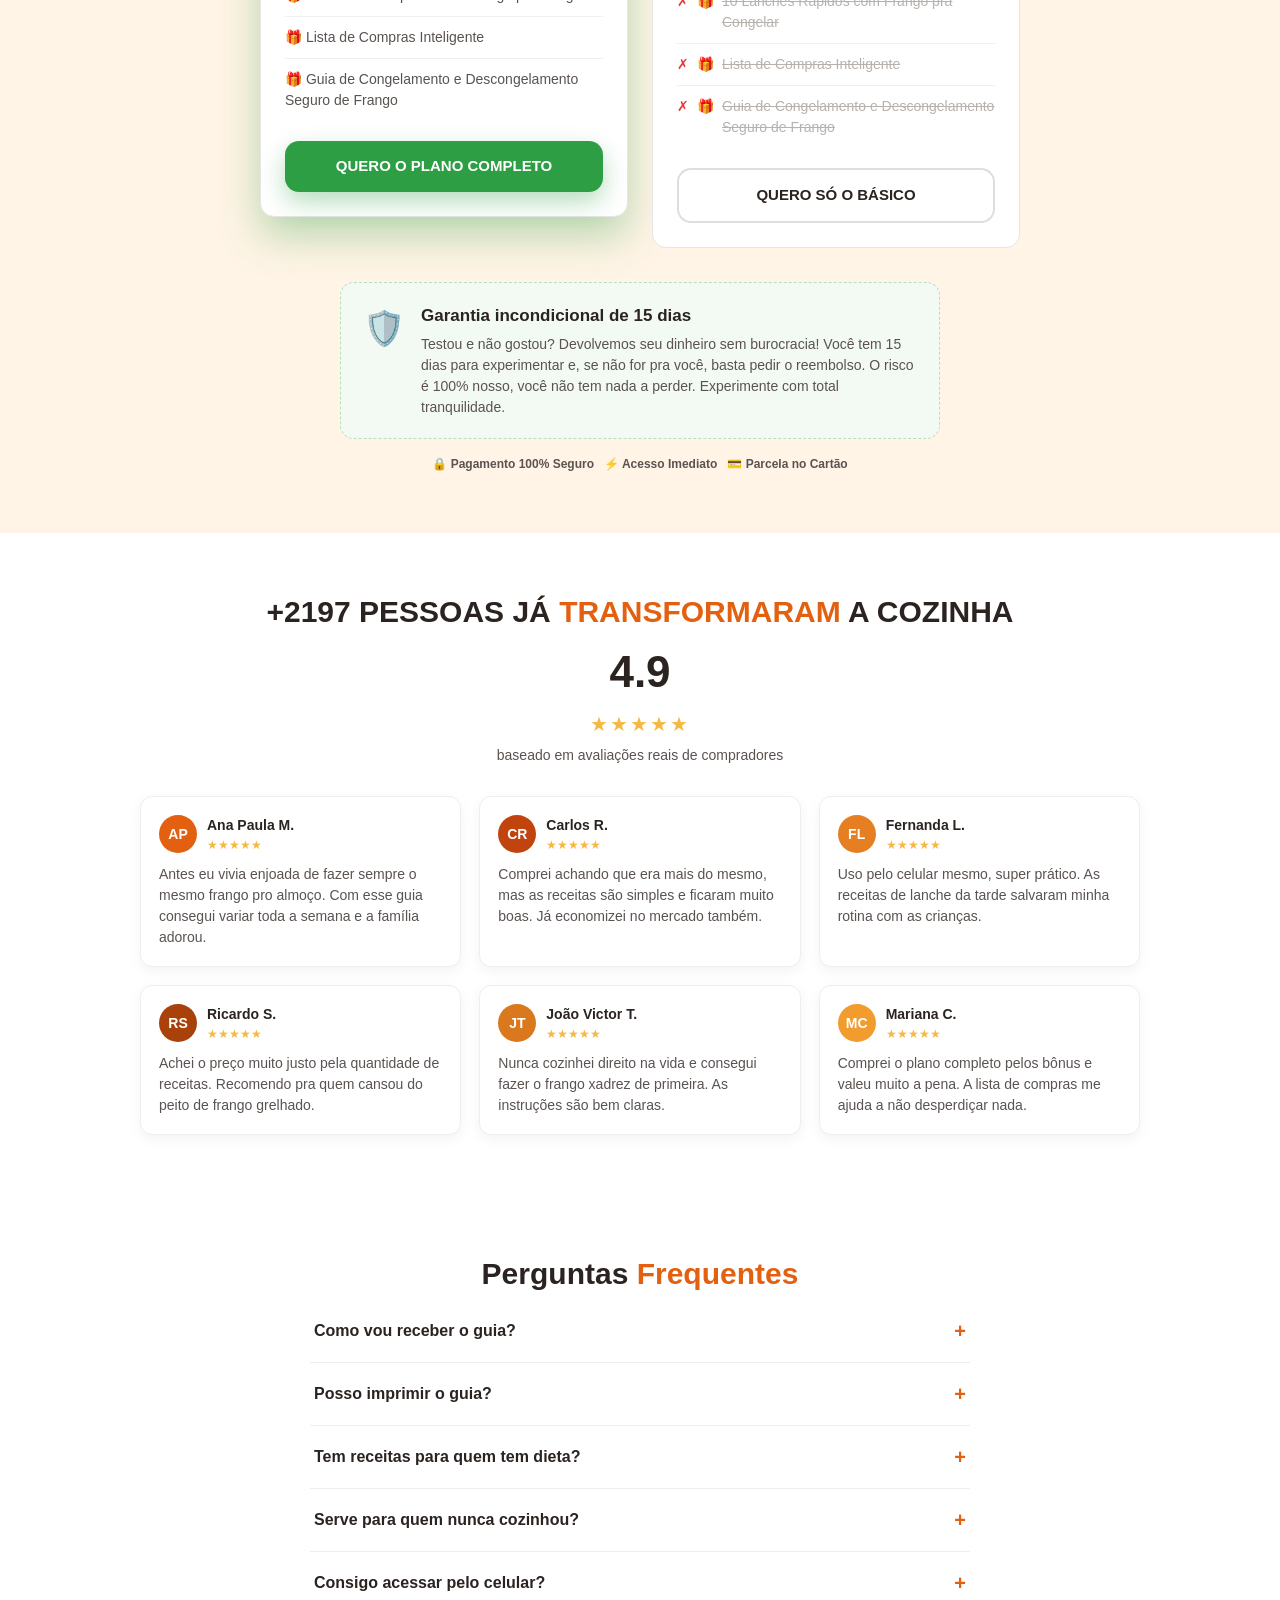
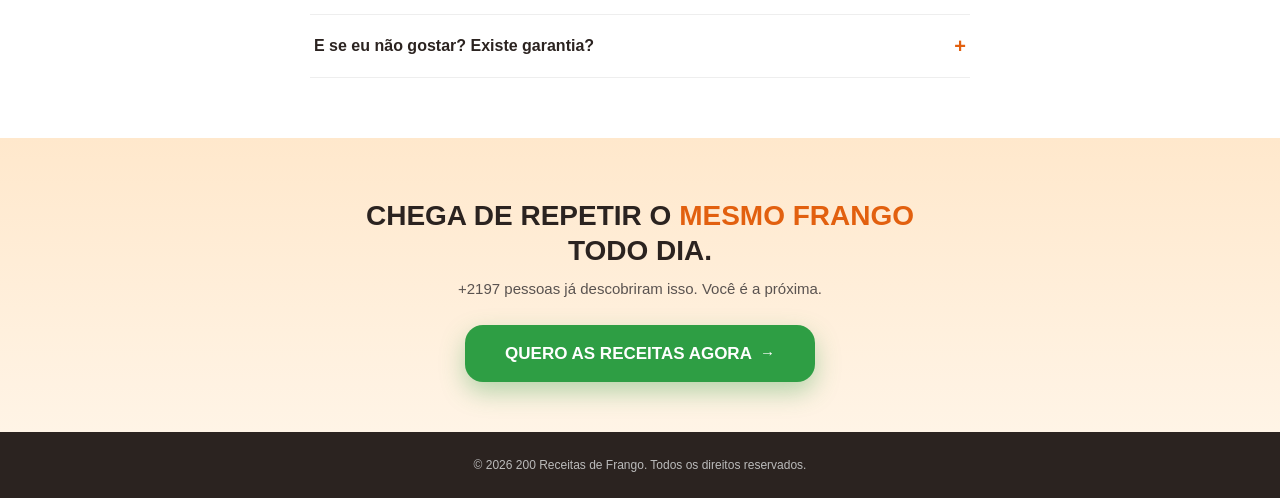
==== commit 164ac229: "ggwp" ====
--- a/index.html
+++ b/index.html
@@ -55,8 +55,8 @@
   <!-- HERO -->
   <section class="hero">
     <div class="container">
-      <h1>200 Receitas de<span class="big accent">FRANGO</span></h1>
-      <p class="sub">Transforme o frango em pratos incríveis,<br> fáceis e deliciosos.</p>
+      <h1>+200 Receitas de Frango pra<span class="big accent">Nunca Mais Repetir</span></h1>
+      <p class="sub">Fácil, rápido e barato. Aprenda como variar o frango todos os dias sem esforço nenhum.</p>
 
       <div class="hero-image">
         <img src="public/hero.jpg" alt="200 Receitas de Frango" width="720" height="480" fetchpriority="high" decoding="async">
--- a/style.css
+++ b/style.css
@@ -58,20 +58,20 @@
     padding:32px 20px 32px;
   }
   .hero h1{
-    font-size:38px;
+    font-size:40px;
     font-weight:800;
     margin-bottom:2px;
   }
   .hero h1 .big{
     display:block;
-    font-size:48px;
+    font-size:50px;
     color:var(--red);
   }
   .hero .sub{
     max-width:480px;
     margin:10px auto 20px;
     color:var(--gray-text);
-    font-size:16px;
+    font-size:17px;
   }
   .hero-image{
     max-width:360px;
@@ -89,7 +89,7 @@
   .price-block{margin:0 0 16px;}
   .price-old{
     color:var(--gray-text);
-    font-size:15px;
+    font-size:16px;
   }
   .price-old s{
     color:#e53935;
@@ -110,7 +110,7 @@
     background:#2e9e44;
     color:#fff;
     font-weight:800;
-    font-size:16px;
+    font-size:17px;
     padding:16px 40px;
     border-radius:18px;
     box-shadow:0 10px 24px rgba(46,158,68,.35);
@@ -167,7 +167,7 @@
   section{padding:60px 20px;}
   .sec-title{
     text-align:center;
-    font-size:28px;
+    font-size:30px;
     font-weight:800;
     margin-bottom:8px;
   }
@@ -176,7 +176,7 @@
     color:var(--gray-text);
     max-width:560px;
     margin:0 auto 34px;
-    font-size:15px;
+    font-size:16px;
   }
 
   /* ===== FILTRO DE PUBLICO ===== */
@@ -194,10 +194,10 @@
     border-radius:8px;
     padding:20px 18px;
     box-shadow:0 4px 14px rgba(0,0,0,.05);
-    font-size:14px;
-    color:var(--gray-text);
-  }
-  .filter-card .ico{font-size:22px;margin-bottom:8px;}
+    font-size:15px;
+    color:var(--gray-text);
+  }
+  .filter-card .ico{font-size:24px;margin-bottom:8px;}
 
   /* ===== URGENCY BANNER ===== */
   .urgency-wrap{
@@ -205,7 +205,7 @@
     padding:60px 20px 50px;
   }
   .urgency-wrap h2{
-    font-size:26px;
+    font-size:28px;
     font-weight:800;
     max-width:620px;
     margin:0 auto 26px;
@@ -220,12 +220,12 @@
     box-shadow:0 16px 34px rgba(226,96,15,.3);
   }
   .urgency-box .warn{
-    font-size:19px;
+    font-size:20px;
     font-weight:900;
     letter-spacing:.5px;
     margin-bottom:8px;
   }
-  .urgency-box .info{font-size:13px;opacity:.92;}
+  .urgency-box .info{font-size:14px;opacity:.92;}
   .countdown{
     display:flex;
     justify-content:center;
@@ -257,9 +257,9 @@
     padding:22px 20px;
     text-align:center;
   }
-  .benefit-card .ico{font-size:24px;margin-bottom:10px;}
-  .benefit-card h3{font-size:15px;margin-bottom:6px;}
-  .benefit-card p{font-size:13px;color:var(--gray-text);}
+  .benefit-card .ico{font-size:26px;margin-bottom:10px;}
+  .benefit-card h3{font-size:16px;margin-bottom:6px;}
+  .benefit-card p{font-size:14px;color:var(--gray-text);}
 
   /* ===== RECEITAS GRID ===== */
   .recipes-sec{background:linear-gradient(180deg,#fff,#ffe8cc);}
@@ -351,8 +351,8 @@
     padding:6px 14px;
     border-radius:20px;
   }
-  .bonus-card h3{font-size:15px;margin-bottom:8px;}
-  .bonus-card p{font-size:13px;color:var(--gray-text);}
+  .bonus-card h3{font-size:16px;margin-bottom:8px;}
+  .bonus-card p{font-size:14px;color:var(--gray-text);}
 
   /* ===== PRICING ===== */
   .pricing-sec{background:var(--cream);}
@@ -392,7 +392,7 @@
     padding:14px;
     border-radius:14px;
     font-weight:800;
-    font-size:14px;
+    font-size:15px;
   }
 
   /* header/body/footer do plano */
@@ -409,12 +409,12 @@
     background:var(--cream);
     color:var(--dark);
   }
-  .plan-header-name{font-size:22px;font-weight:800;margin-bottom:4px;}
-  .plan-header-sub{font-size:13px;opacity:.9;margin-bottom:16px;}
-  .plan-header-old{font-size:14px;opacity:.75;text-decoration:line-through;margin-bottom:2px;}
+  .plan-header-name{font-size:23px;font-weight:800;margin-bottom:4px;}
+  .plan-header-sub{font-size:14px;opacity:.9;margin-bottom:16px;}
+  .plan-header-old{font-size:15px;opacity:.75;text-decoration:line-through;margin-bottom:2px;}
   .plan-header-price{font-size:42px;font-weight:900;line-height:1;}
   .plan-header-price small{font-size:20px;font-weight:700;}
-  .plan-header-note{font-size:12px;opacity:.85;margin-top:6px;}
+  .plan-header-note{font-size:13px;opacity:.85;margin-top:6px;}
   .plan-header--cream .plan-header-sub,
   .plan-header--cream .plan-header-old,
   .plan-header--cream .plan-header-note{color:var(--gray-text);opacity:1;}
@@ -422,7 +422,7 @@
   .plan-body{padding:22px 24px 4px;}
   .plan-body ul{list-style:none;}
   .plan-body ul li{
-    font-size:13px;
+    font-size:14px;
     padding:10px 0;
     display:flex;
     gap:8px;
@@ -450,8 +450,8 @@
     text-align:left;
   }
   .guarantee-icon{font-size:34px;flex-shrink:0;}
-  .guarantee-title{font-weight:800;font-size:16px;color:var(--dark);margin-bottom:6px;}
-  .guarantee-text{font-size:13px;color:var(--gray-text);line-height:1.5;}
+  .guarantee-title{font-weight:800;font-size:17px;color:var(--dark);margin-bottom:6px;}
+  .guarantee-text{font-size:14px;color:var(--gray-text);line-height:1.5;}
   .guarantee-trust-row{margin-top:16px;flex-wrap:wrap;}
   .guarantee-trust-row .trust-item{white-space:normal;}
 
@@ -459,7 +459,7 @@
   .testi-sec{text-align:center;}
   .rating-big{font-size:44px;font-weight:900;margin:8px 0 4px;}
   .stars{color:var(--yellow);font-size:20px;letter-spacing:2px;margin-bottom:6px;}
-  .rating-sub{font-size:13px;color:var(--gray-text);margin-bottom:30px;}
+  .rating-sub{font-size:14px;color:var(--gray-text);margin-bottom:30px;}
   .testi-grid{
     display:grid;
     grid-template-columns:repeat(3,1fr);
@@ -482,9 +482,9 @@
     color:#fff;font-weight:800;font-size:14px;
     flex-shrink:0;
   }
-  .testi-name{font-size:13px;font-weight:700;}
+  .testi-name{font-size:14px;font-weight:700;}
   .testi-stars{color:var(--yellow);font-size:12px;}
-  .testi-card p{font-size:13px;color:var(--gray-text);}
+  .testi-card p{font-size:14px;color:var(--gray-text);}
 
   /* ===== FAQ ===== */
   .faq-sec{max-width:700px;margin:0 auto;padding:60px 20px;}
@@ -495,7 +495,7 @@
   summary{
     cursor:pointer;
     font-weight:700;
-    font-size:15px;
+    font-size:16px;
     list-style:none;
     display:flex;
     justify-content:space-between;
@@ -511,7 +511,7 @@
   }
   details[open] summary::after{transform:rotate(45deg);}
   details p{
-    font-size:13px;
+    font-size:14px;
     color:var(--gray-text);
     margin-top:10px;
     padding-right:24px;
@@ -524,12 +524,12 @@
     padding:60px 20px 50px;
   }
   .final-cta h2{
-    font-size:26px;
+    font-size:28px;
     font-weight:800;
     max-width:560px;
     margin:0 auto 10px;
   }
-  .final-cta .sub{font-size:14px;color:var(--gray-text);margin-bottom:24px;}
+  .final-cta .sub{font-size:15px;color:var(--gray-text);margin-bottom:24px;}
 
   footer{
     background:var(--dark);
@@ -540,8 +540,8 @@
   }
 
   @media (max-width:760px){
-    .hero h1{font-size:28px;}
-    .hero h1 .big{font-size:34px;}
+    .hero h1{font-size:30px;}
+    .hero h1 .big{font-size:36px;}
     .filter-grid,.benefits-grid,.bonus-grid,.testi-grid{grid-template-columns:1fr 1fr;}
     .recipes-grid{grid-template-columns:repeat(3,1fr);}
     .pricing-grid{grid-template-columns:1fr;}
@@ -550,5 +550,5 @@
   @media (max-width:480px){
     .filter-grid,.benefits-grid,.bonus-grid,.testi-grid{grid-template-columns:1fr;}
     .recipes-grid{grid-template-columns:repeat(2,1fr);}
-    .sec-title{font-size:22px;}
-  }
+    .sec-title{font-size:23px;}
+  }
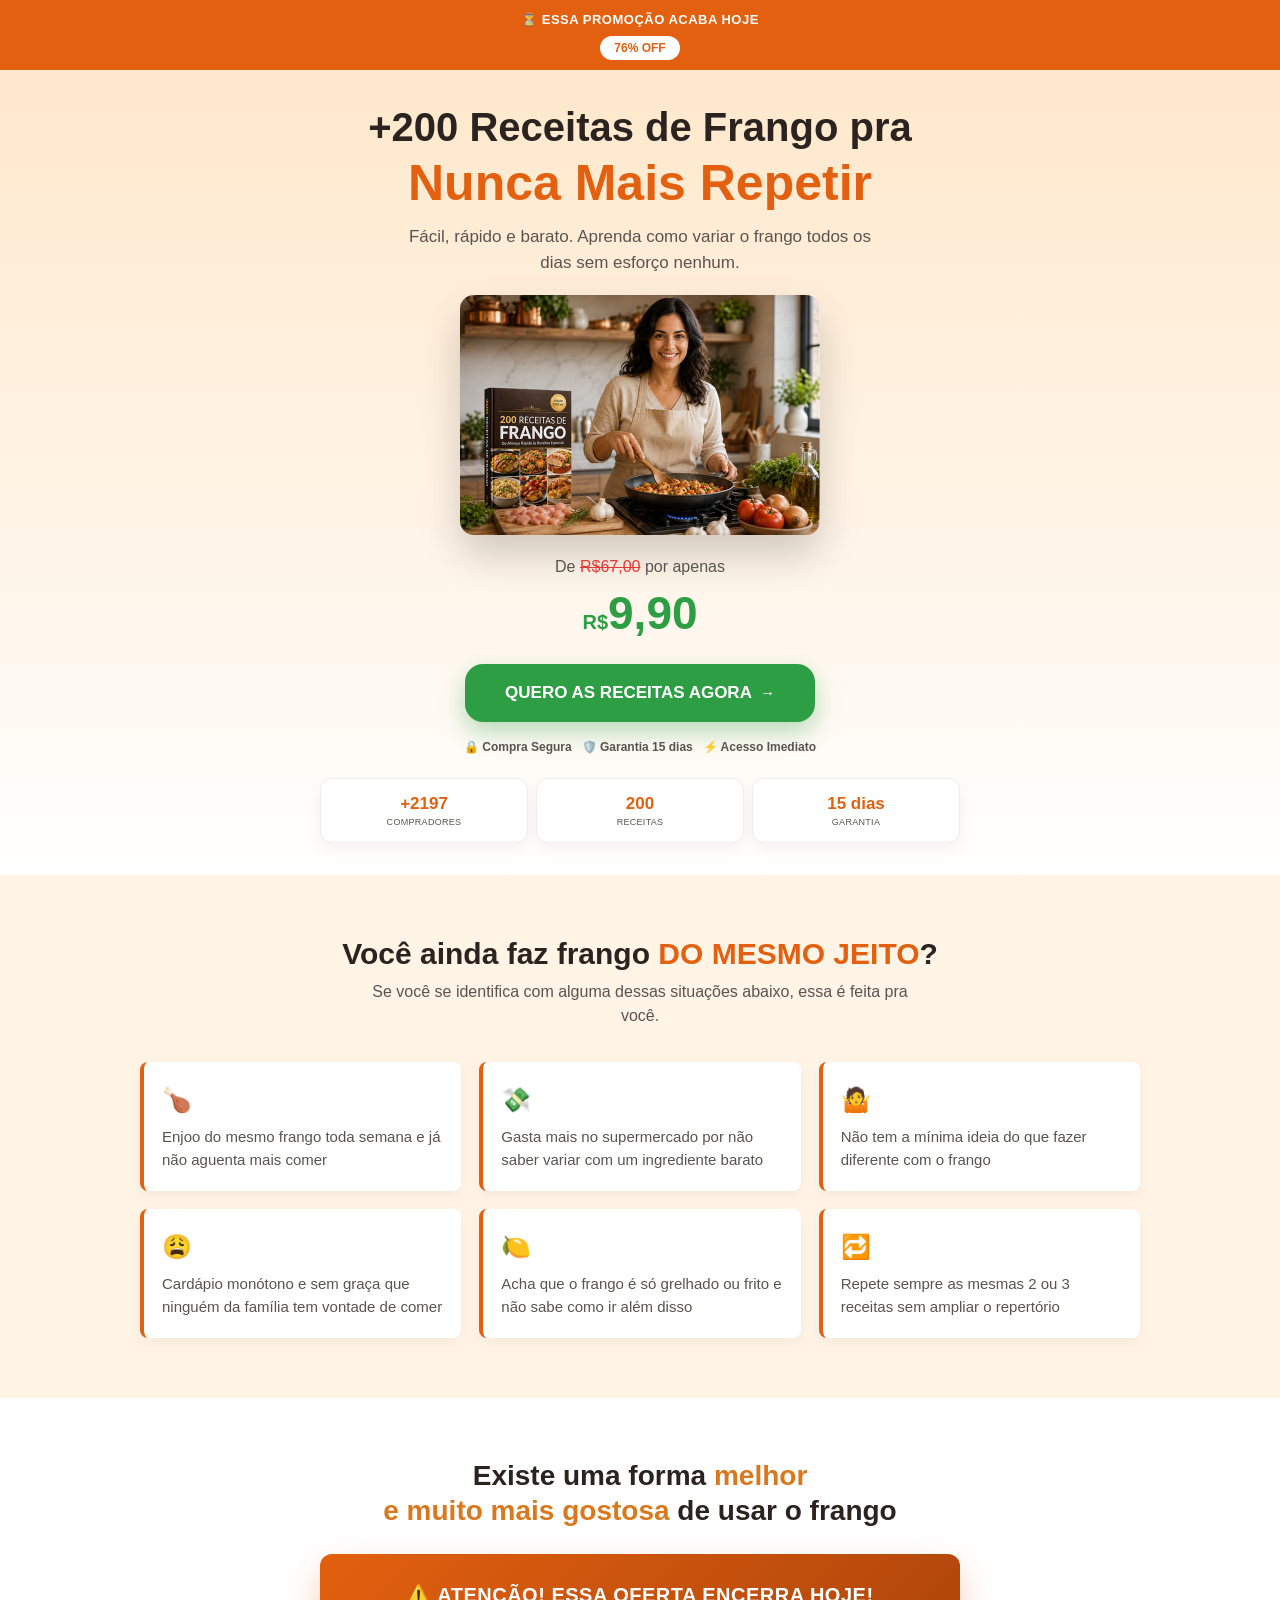
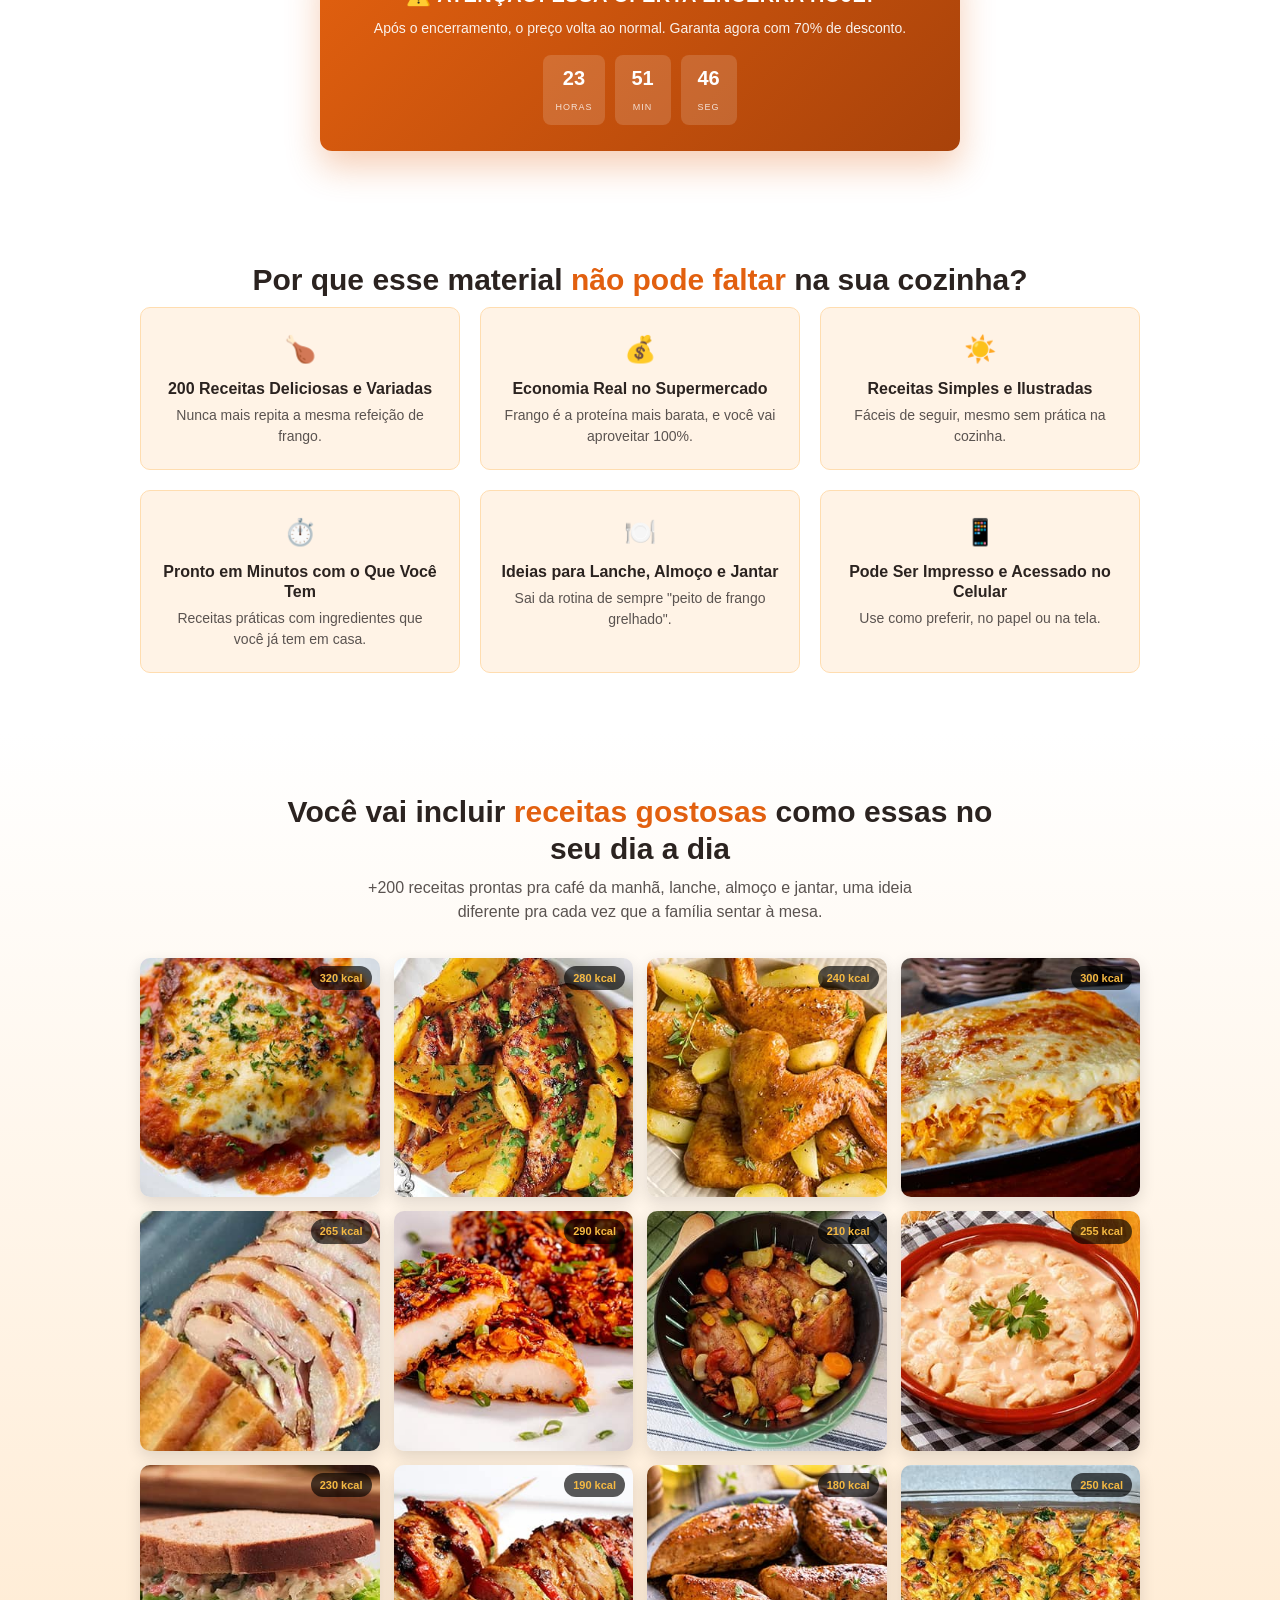
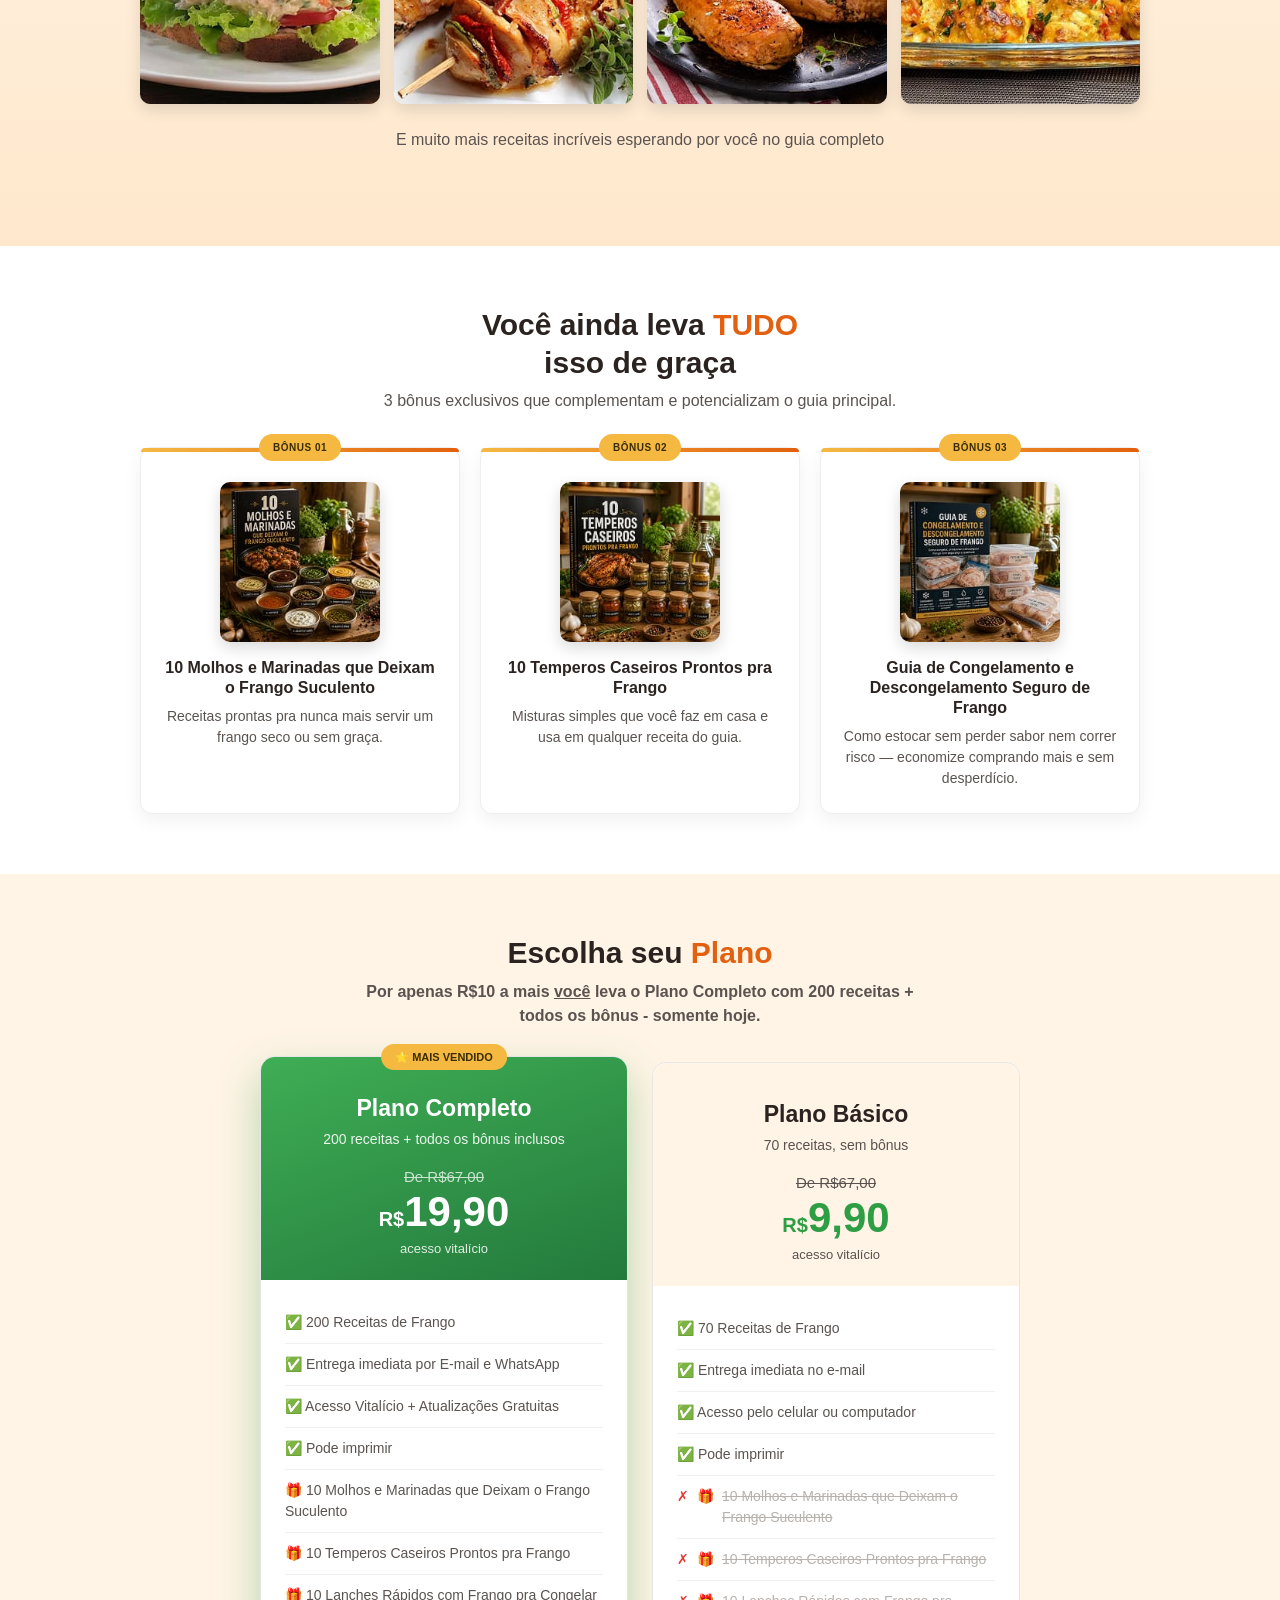
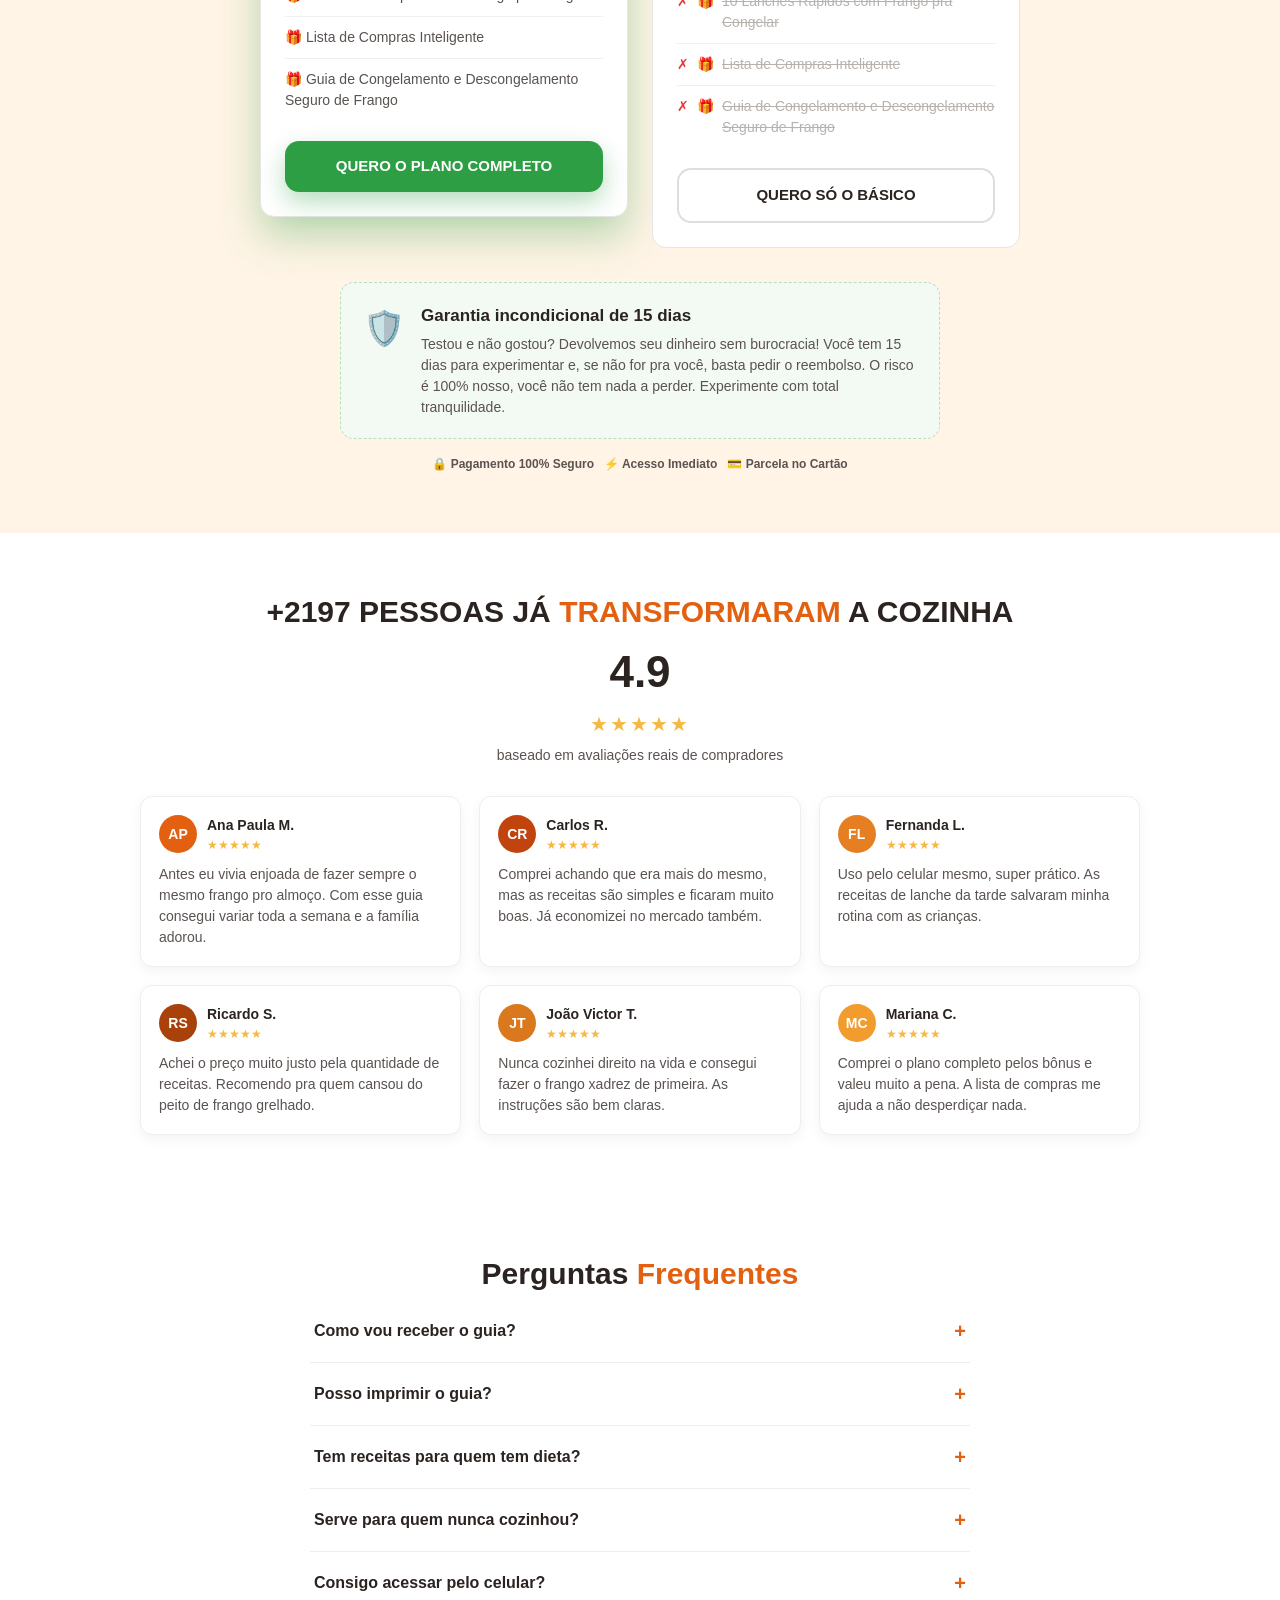
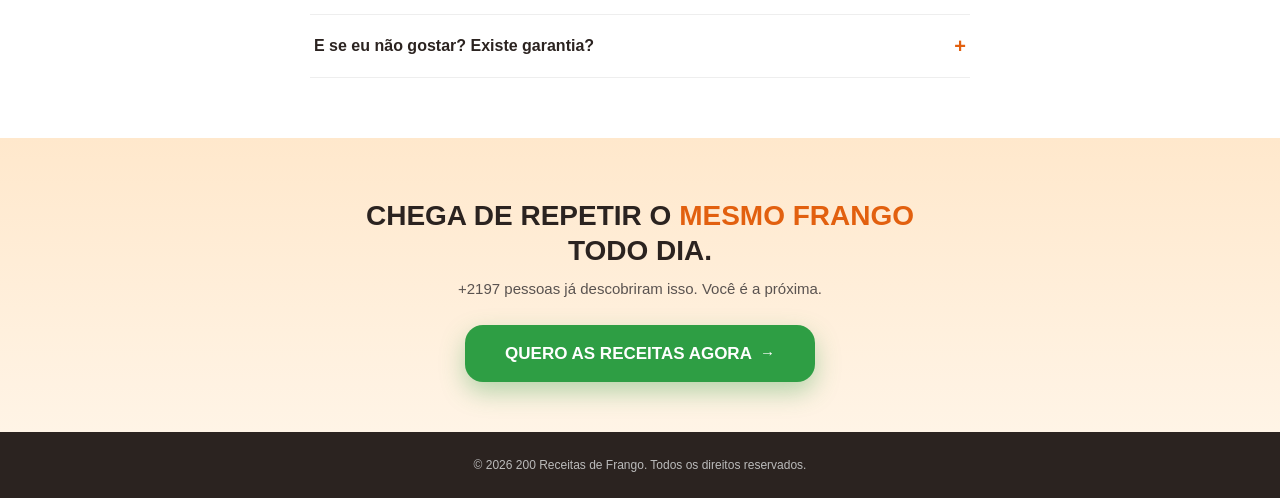
==== commit ecef07c4: "g2" ====
--- a/index.html
+++ b/index.html
@@ -221,7 +221,7 @@
             </ul>
           </div>
           <div class="plan-footer">
-            <a href="https://mundoconhecimento.mycartpanda.com/checkout/211450065:1" class="plan-btn btn-outline">QUERO SÓ O BÁSICO</a>
+            <a href="upsell.html" class="plan-btn btn-outline">QUERO SÓ O BÁSICO</a>
           </div>
         </div>
       </div>
--- a/style.css
+++ b/style.css
@@ -539,6 +539,105 @@
     padding:24px 20px;
   }
 
+  /* ===== UPSELL ===== */
+  .upsell-banner{
+    background:linear-gradient(160deg,var(--red),var(--red-dark));
+    color:#fff;
+    text-align:center;
+    padding:36px 20px 30px;
+  }
+  .upsell-tag{
+    display:inline-block;
+    background:rgba(255,255,255,.18);
+    border:1px solid rgba(255,255,255,.4);
+    color:#fff;
+    font-size:12px;
+    font-weight:700;
+    letter-spacing:.5px;
+    padding:6px 16px;
+    border-radius:20px;
+    margin-bottom:16px;
+  }
+  .upsell-banner h1{
+    font-size:27px;
+    font-weight:900;
+    line-height:1.25;
+    margin-bottom:14px;
+  }
+  .upsell-gift{font-size:40px;margin-bottom:14px;}
+  .upsell-banner .sub{
+    font-size:14px;
+    font-weight:700;
+    line-height:1.6;
+    max-width:420px;
+    margin:0 auto;
+  }
+  .upsell-banner .sub .hl{color:var(--yellow);}
+
+  .upsell-price-sec{padding:30px 20px 6px;text-align:center;}
+  .upsell-price-row{
+    display:flex;
+    align-items:center;
+    justify-content:center;
+    gap:10px;
+    flex-wrap:wrap;
+    margin-bottom:8px;
+  }
+  .upsell-price-old{color:var(--gray-text);text-decoration:line-through;font-size:16px;}
+  .upsell-save{
+    background:#eafbee;
+    color:#237a3c;
+    border:1px solid #bfe8c8;
+    font-size:12px;
+    font-weight:800;
+    padding:4px 12px;
+    border-radius:20px;
+    white-space:nowrap;
+  }
+  .upsell-price-new{color:#2e9e44;font-size:48px;font-weight:900;}
+  .upsell-price-new small{font-size:20px;font-weight:700;}
+  .upsell-price-note{font-size:13px;color:var(--gray-text);}
+
+  .upsell-list-sec{padding:20px 20px 6px;max-width:600px;margin:0 auto;}
+  .upsell-list-title{
+    font-size:14px;
+    font-weight:800;
+    letter-spacing:.3px;
+    margin-bottom:14px;
+    color:var(--dark);
+    text-transform:uppercase;
+  }
+  .upsell-list-sec ul{list-style:none;}
+  .upsell-list-sec li{
+    display:flex;
+    gap:10px;
+    align-items:flex-start;
+    padding:10px 0;
+    border-bottom:1px solid #f0f0f0;
+    font-size:14px;
+    color:var(--dark);
+  }
+  .upsell-list-sec li:last-child{border-bottom:none;}
+
+  .upsell-cta-wrap{padding:16px 20px 24px;max-width:600px;margin:0 auto;text-align:center;}
+  .upsell-cta-wrap .cta-btn{width:100%;}
+  .upsell-decline{
+    display:block;
+    margin-top:18px;
+    font-size:13px;
+    color:var(--gray-text);
+    text-decoration:underline;
+  }
+  .upsell-security{
+    font-size:12px;
+    color:var(--gray-text);
+    margin-top:18px;
+    display:flex;
+    align-items:center;
+    justify-content:center;
+    gap:6px;
+  }
+
   @media (max-width:760px){
     .hero h1{font-size:30px;}
     .hero h1 .big{font-size:36px;}
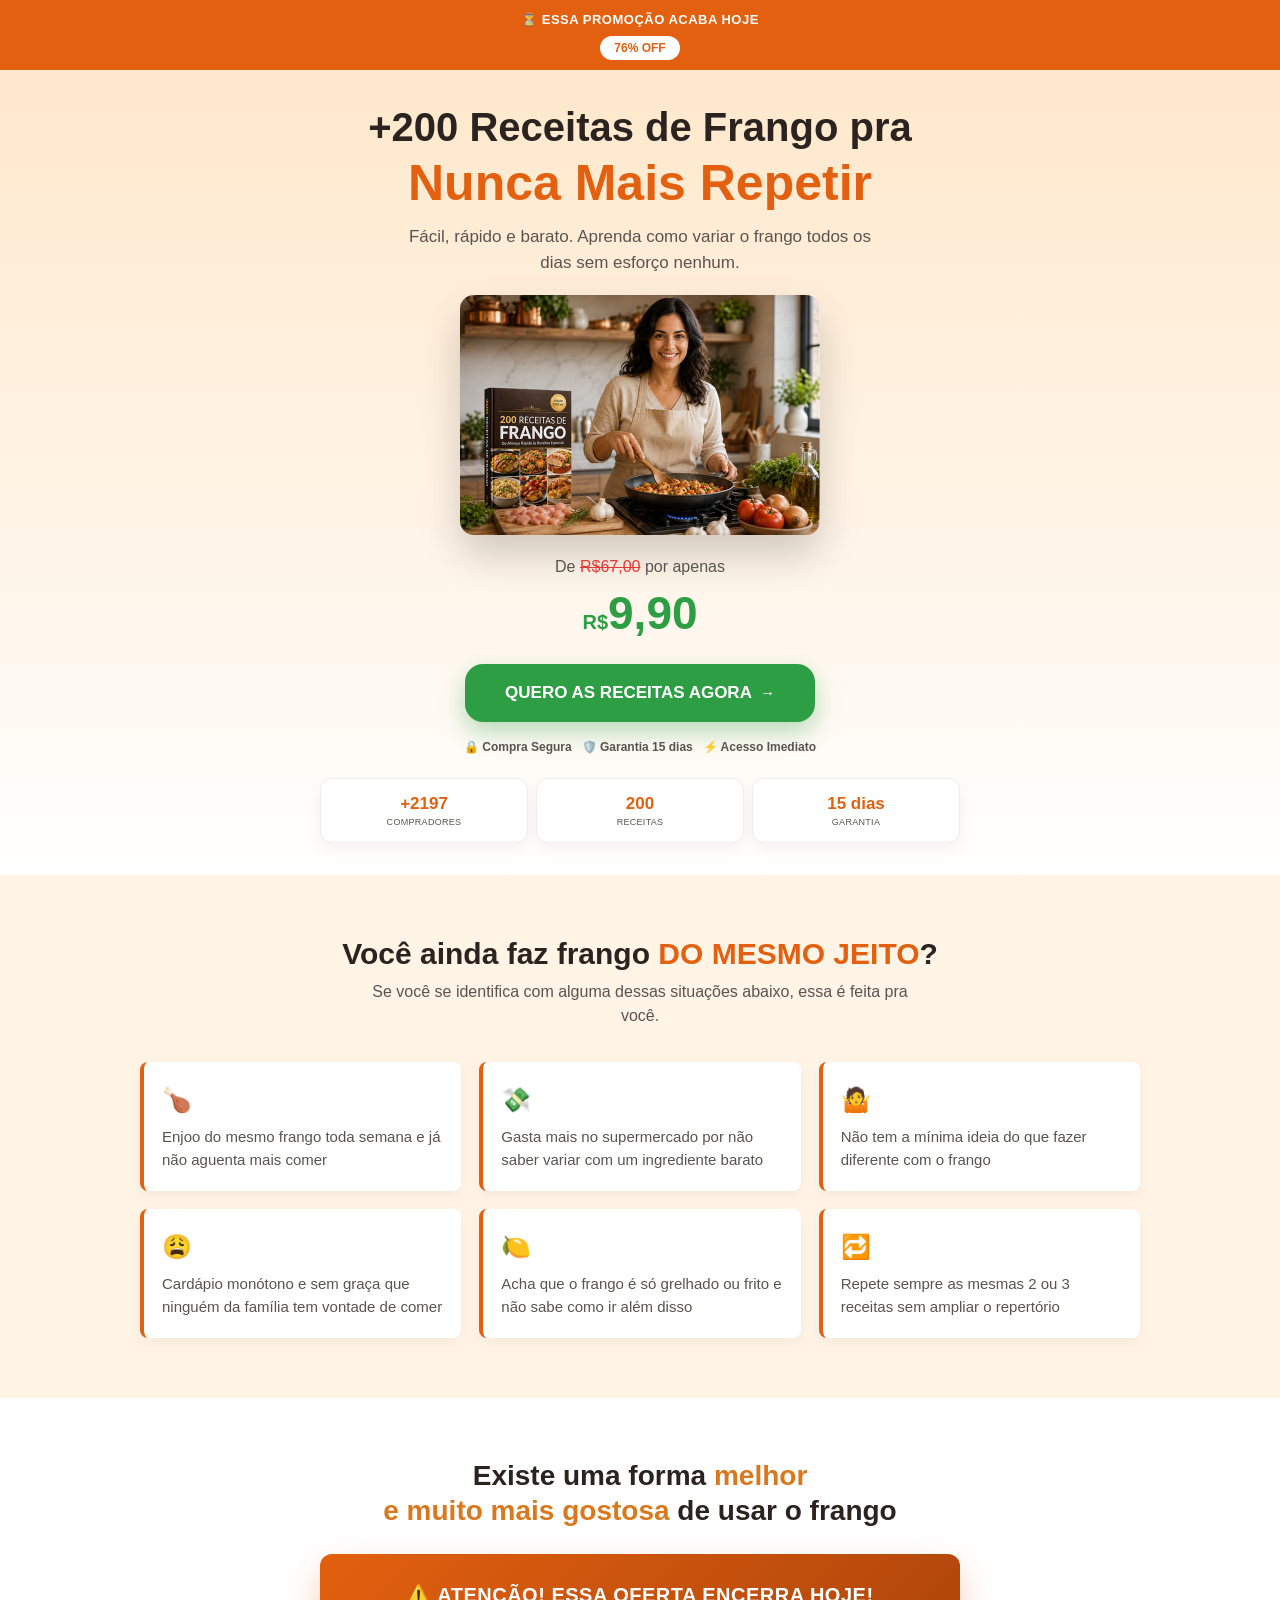
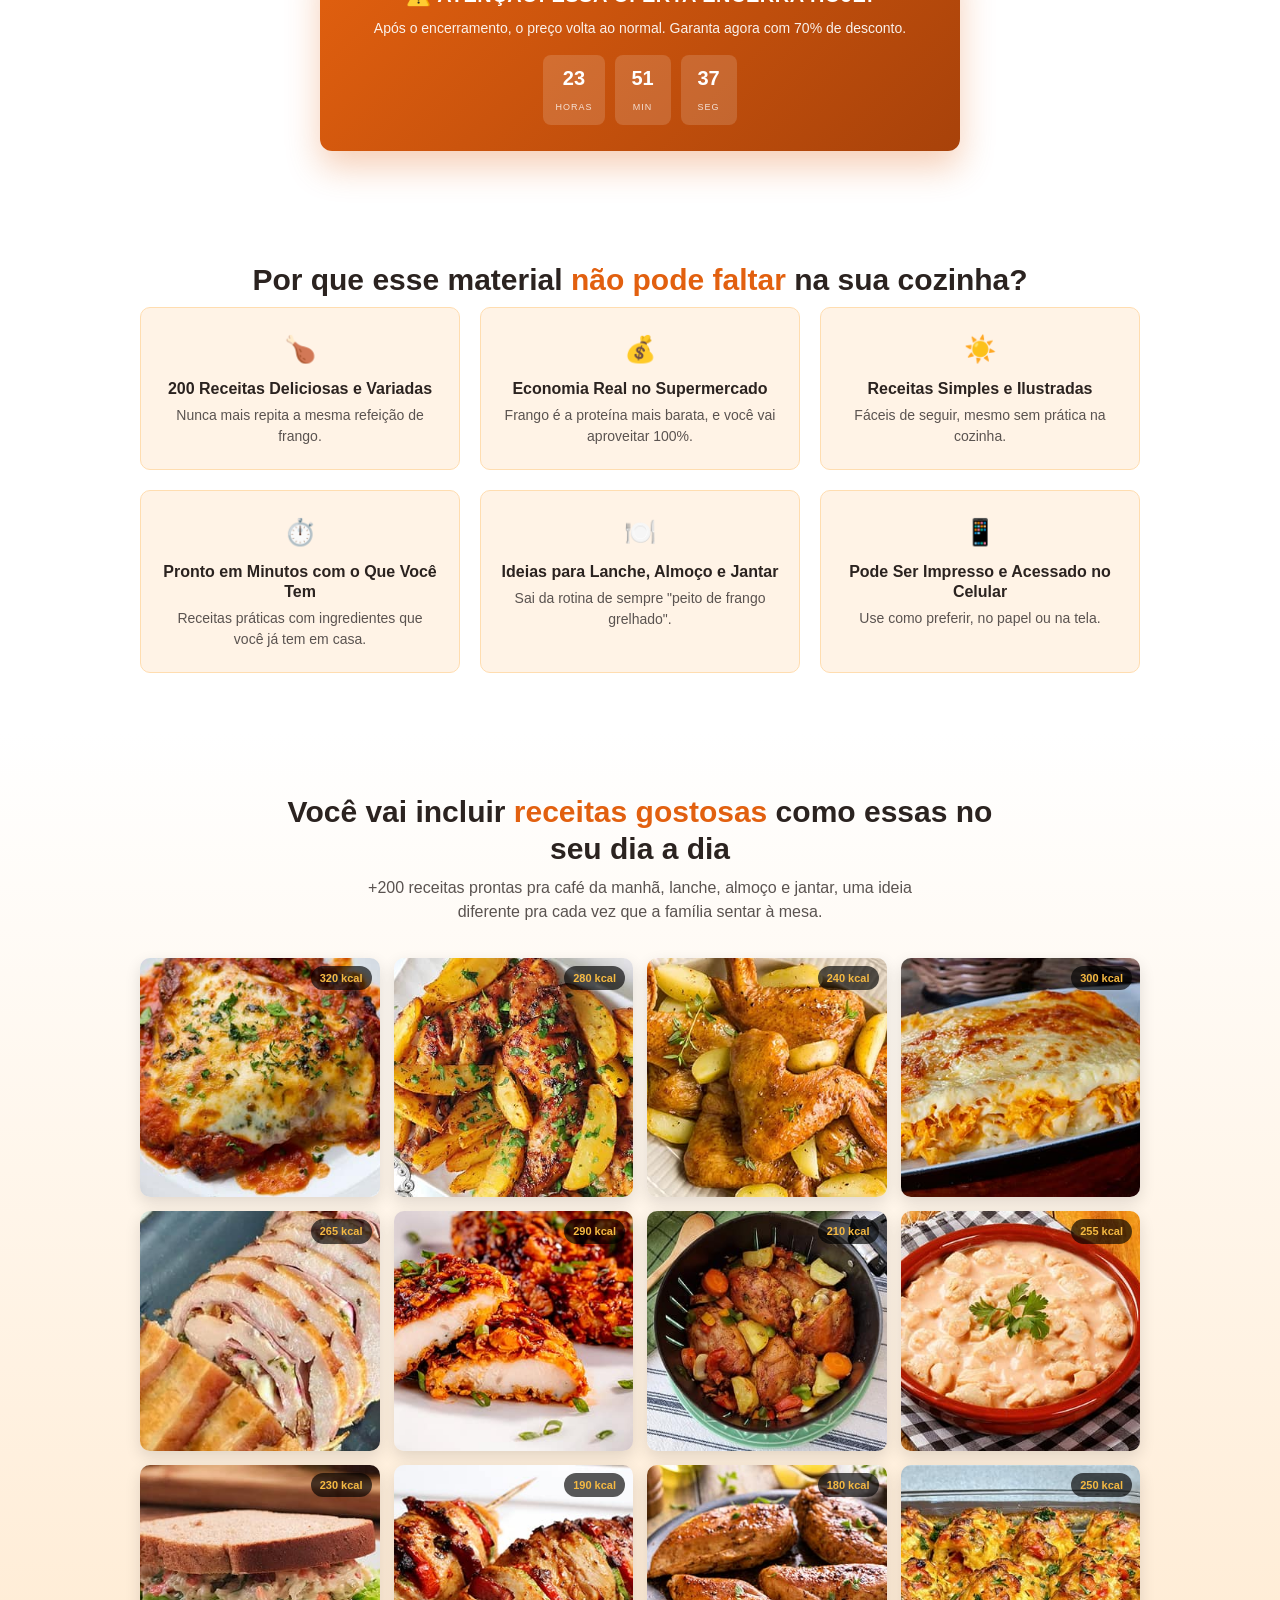
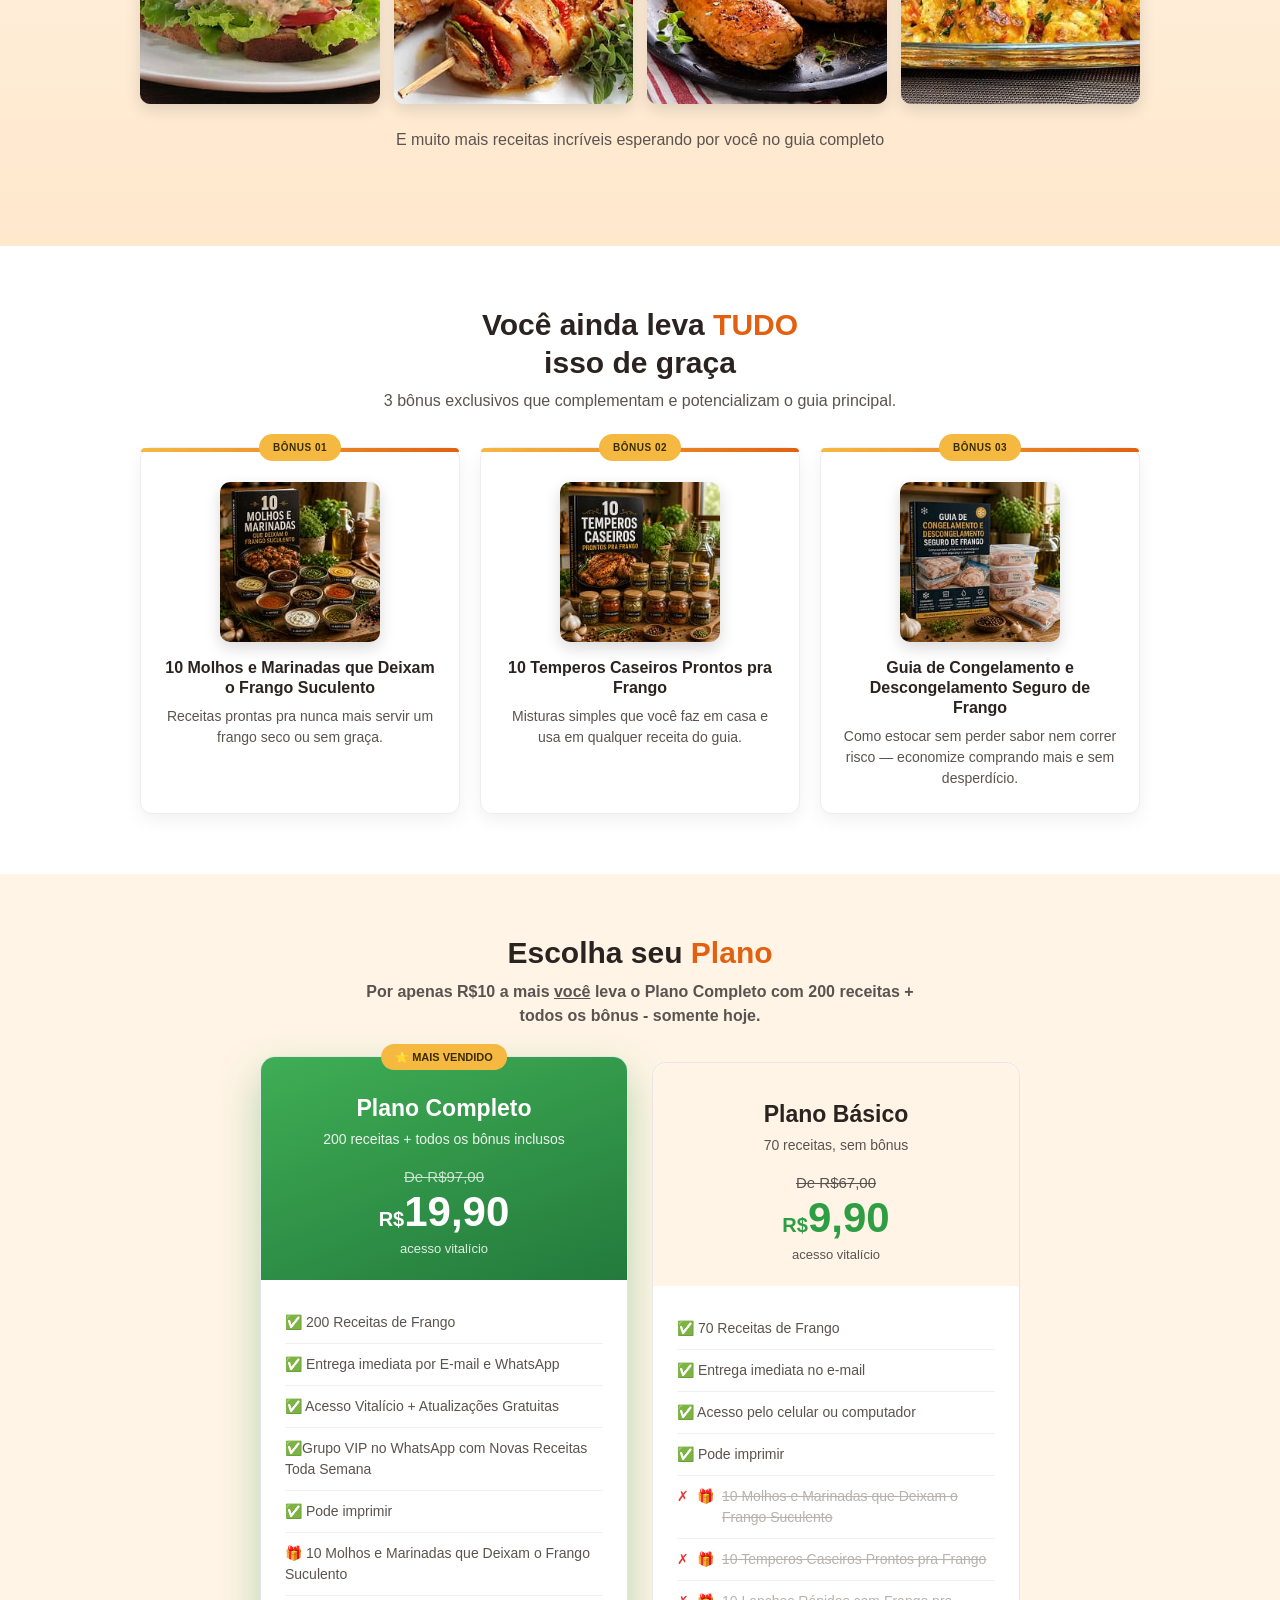
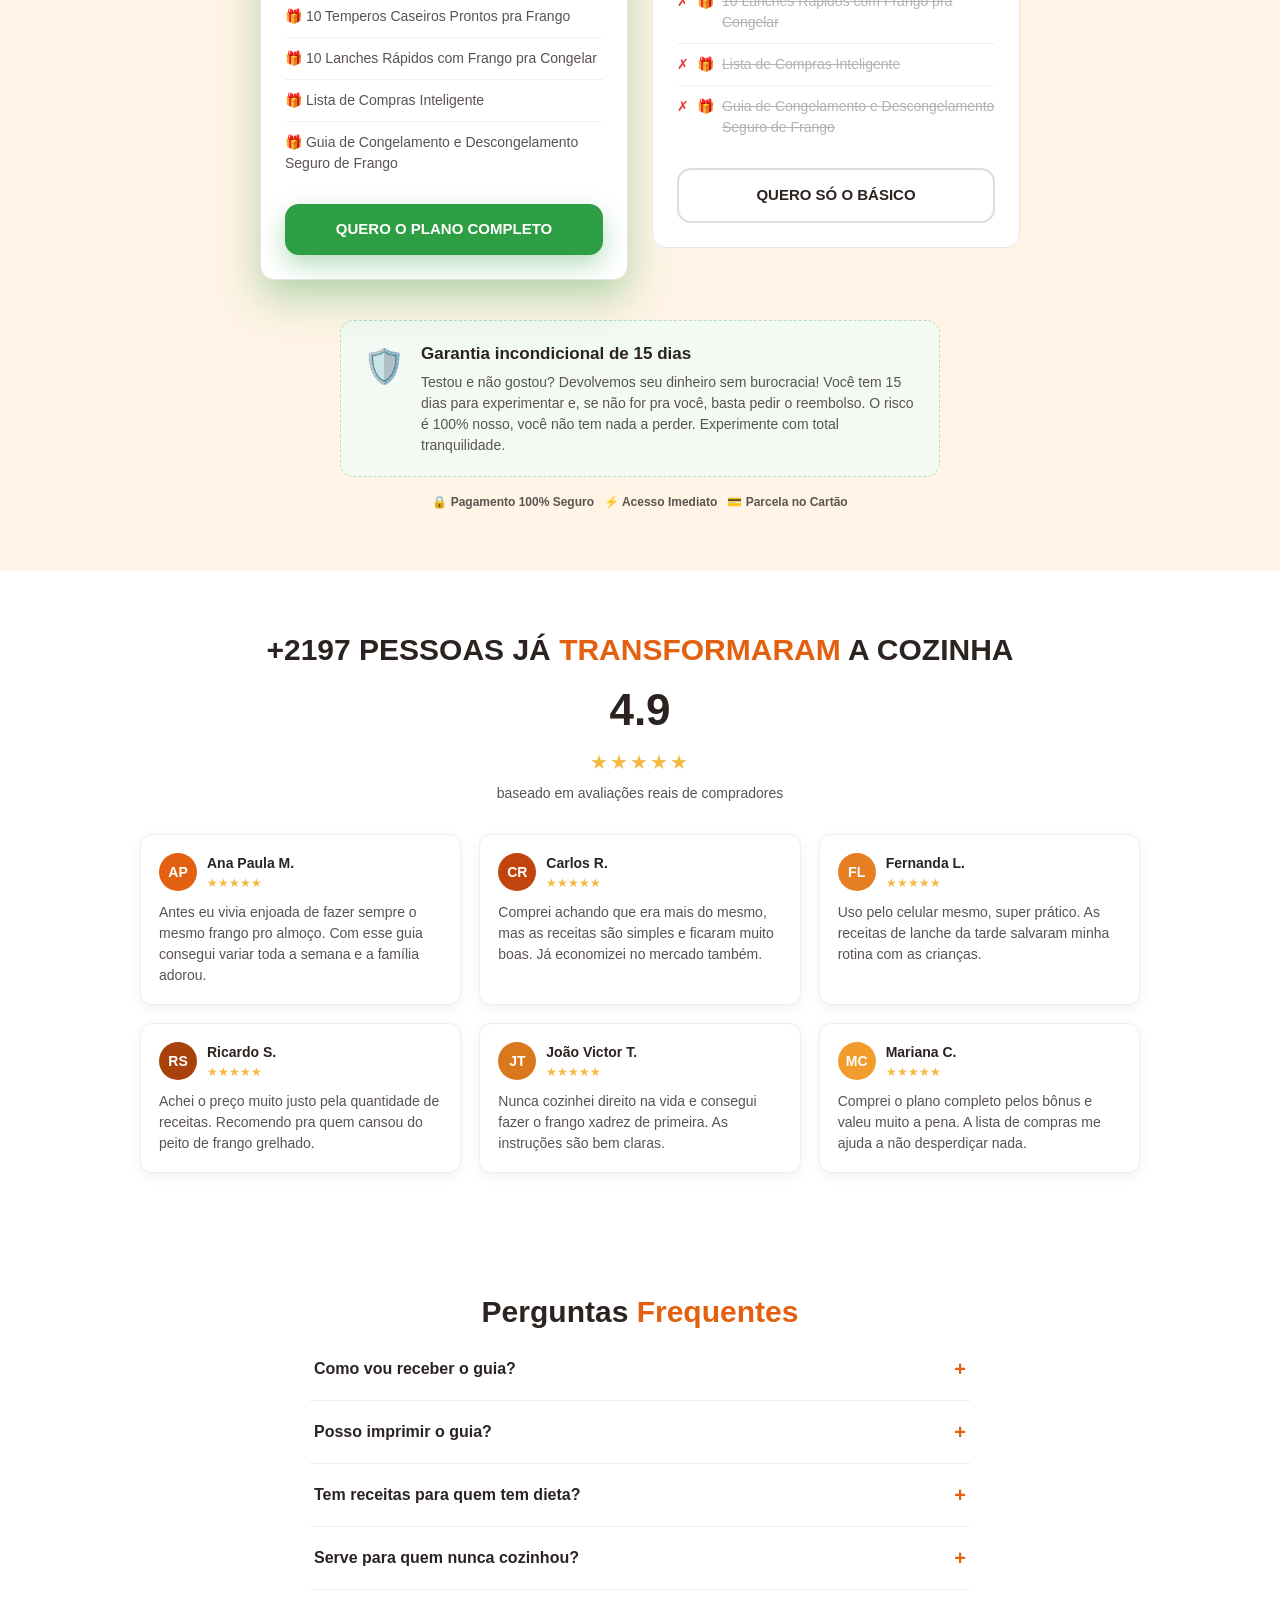
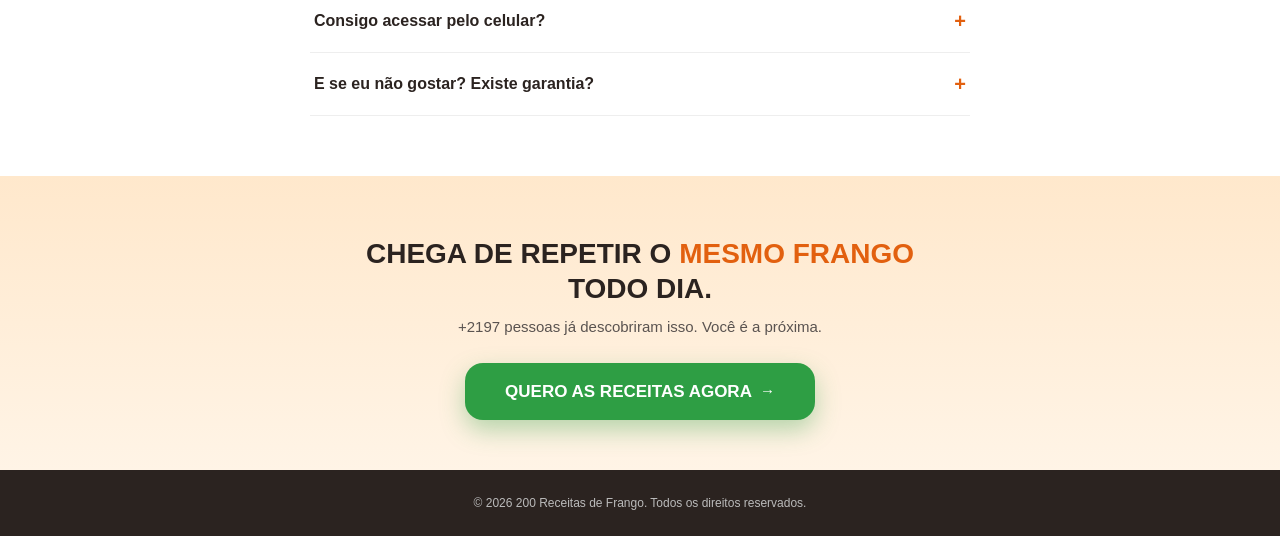
==== commit c0f8b7a2: "gkl" ====
--- a/index.html
+++ b/index.html
@@ -178,7 +178,7 @@
           <div class="plan-header plan-header--green">
             <div class="plan-header-name">Plano Completo</div>
             <div class="plan-header-sub">200 receitas + todos os bônus inclusos</div>
-            <div class="plan-header-old">De <s>R$67,00</s></div>
+            <div class="plan-header-old">De <s>R$97,00</s></div>
             <div class="plan-header-price"><small>R$</small>19,90</div>
             <div class="plan-header-note">acesso vitalício</div>
           </div>
@@ -187,6 +187,7 @@
               <li>✅ 200 Receitas de Frango</li>
               <li>✅ Entrega imediata por E-mail e WhatsApp</li>
               <li>✅ Acesso Vitalício + Atualizações Gratuitas</li>
+              <li>✅Grupo VIP no WhatsApp com Novas Receitas Toda Semana</li>
               <li>✅ Pode imprimir</li>
               <li>🎁 10 Molhos e Marinadas que Deixam o Frango Suculento</li>
               <li>🎁 10 Temperos Caseiros Prontos pra Frango</li>
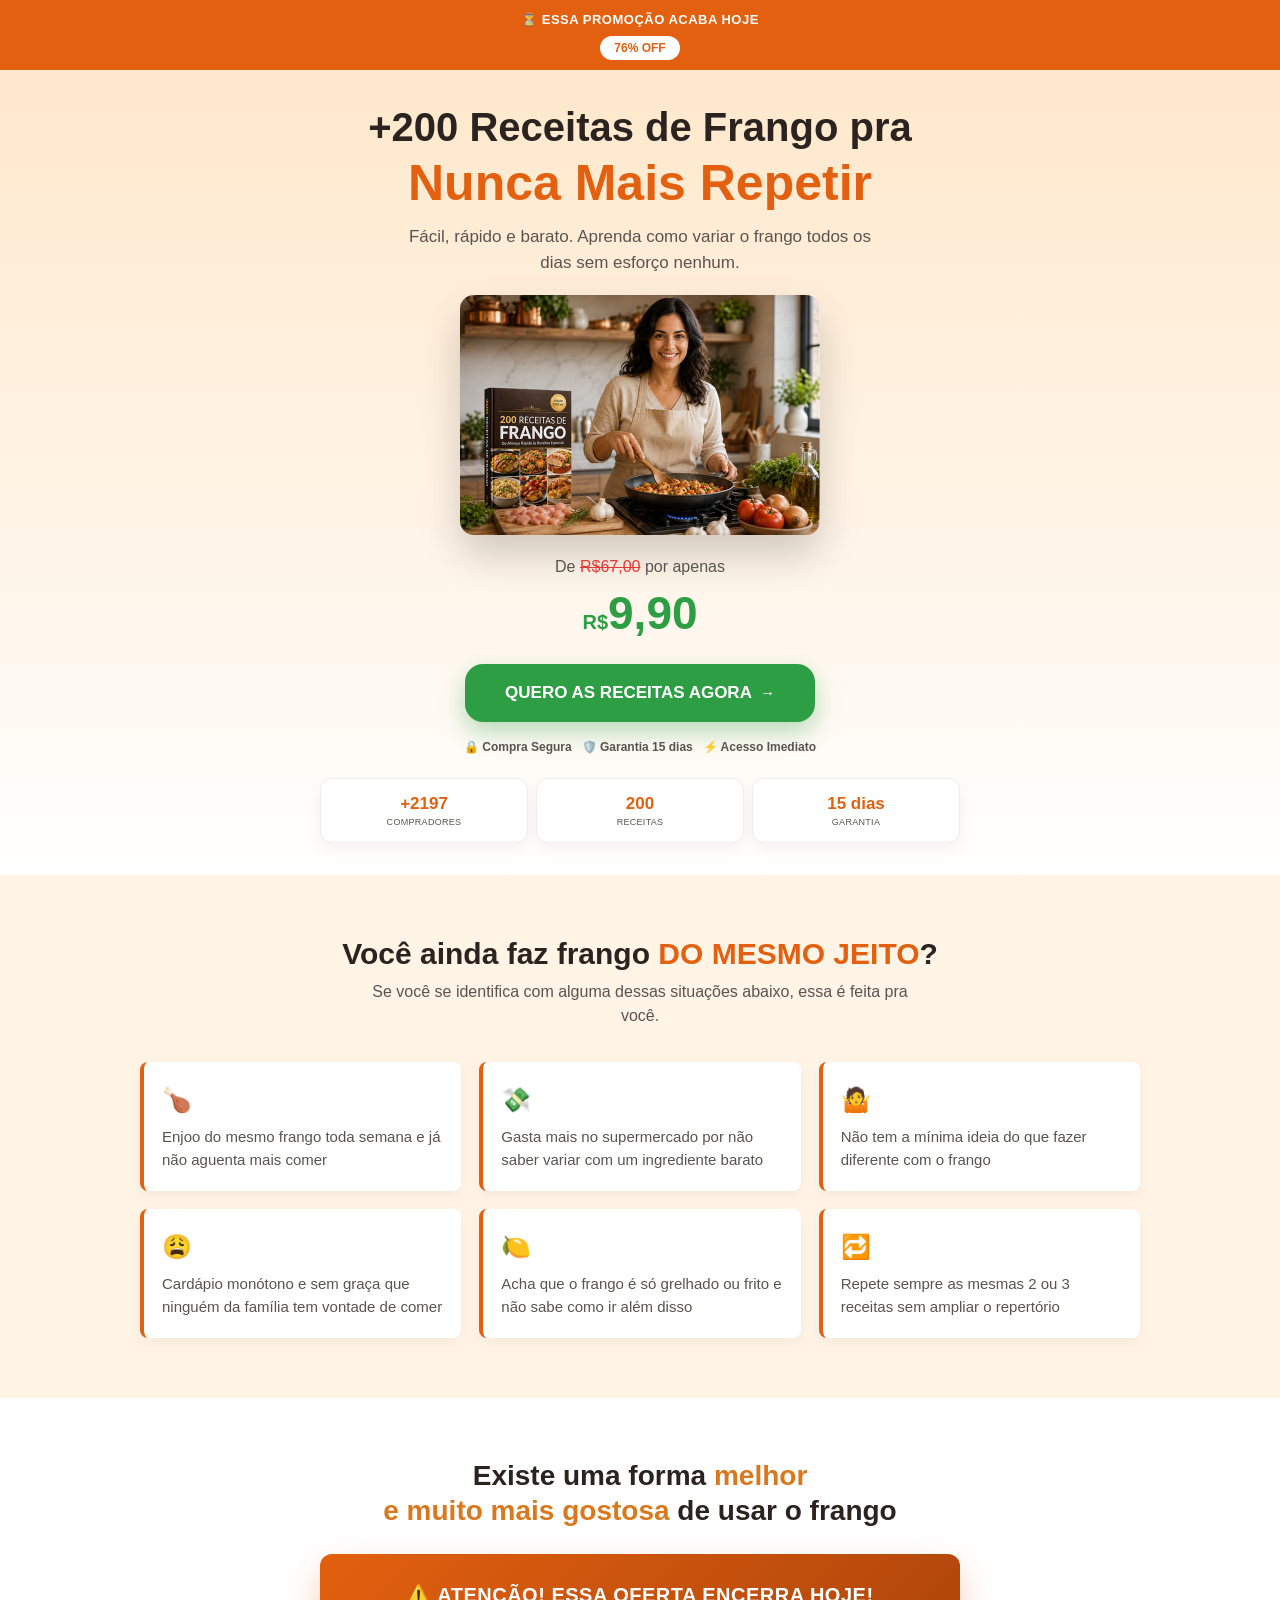
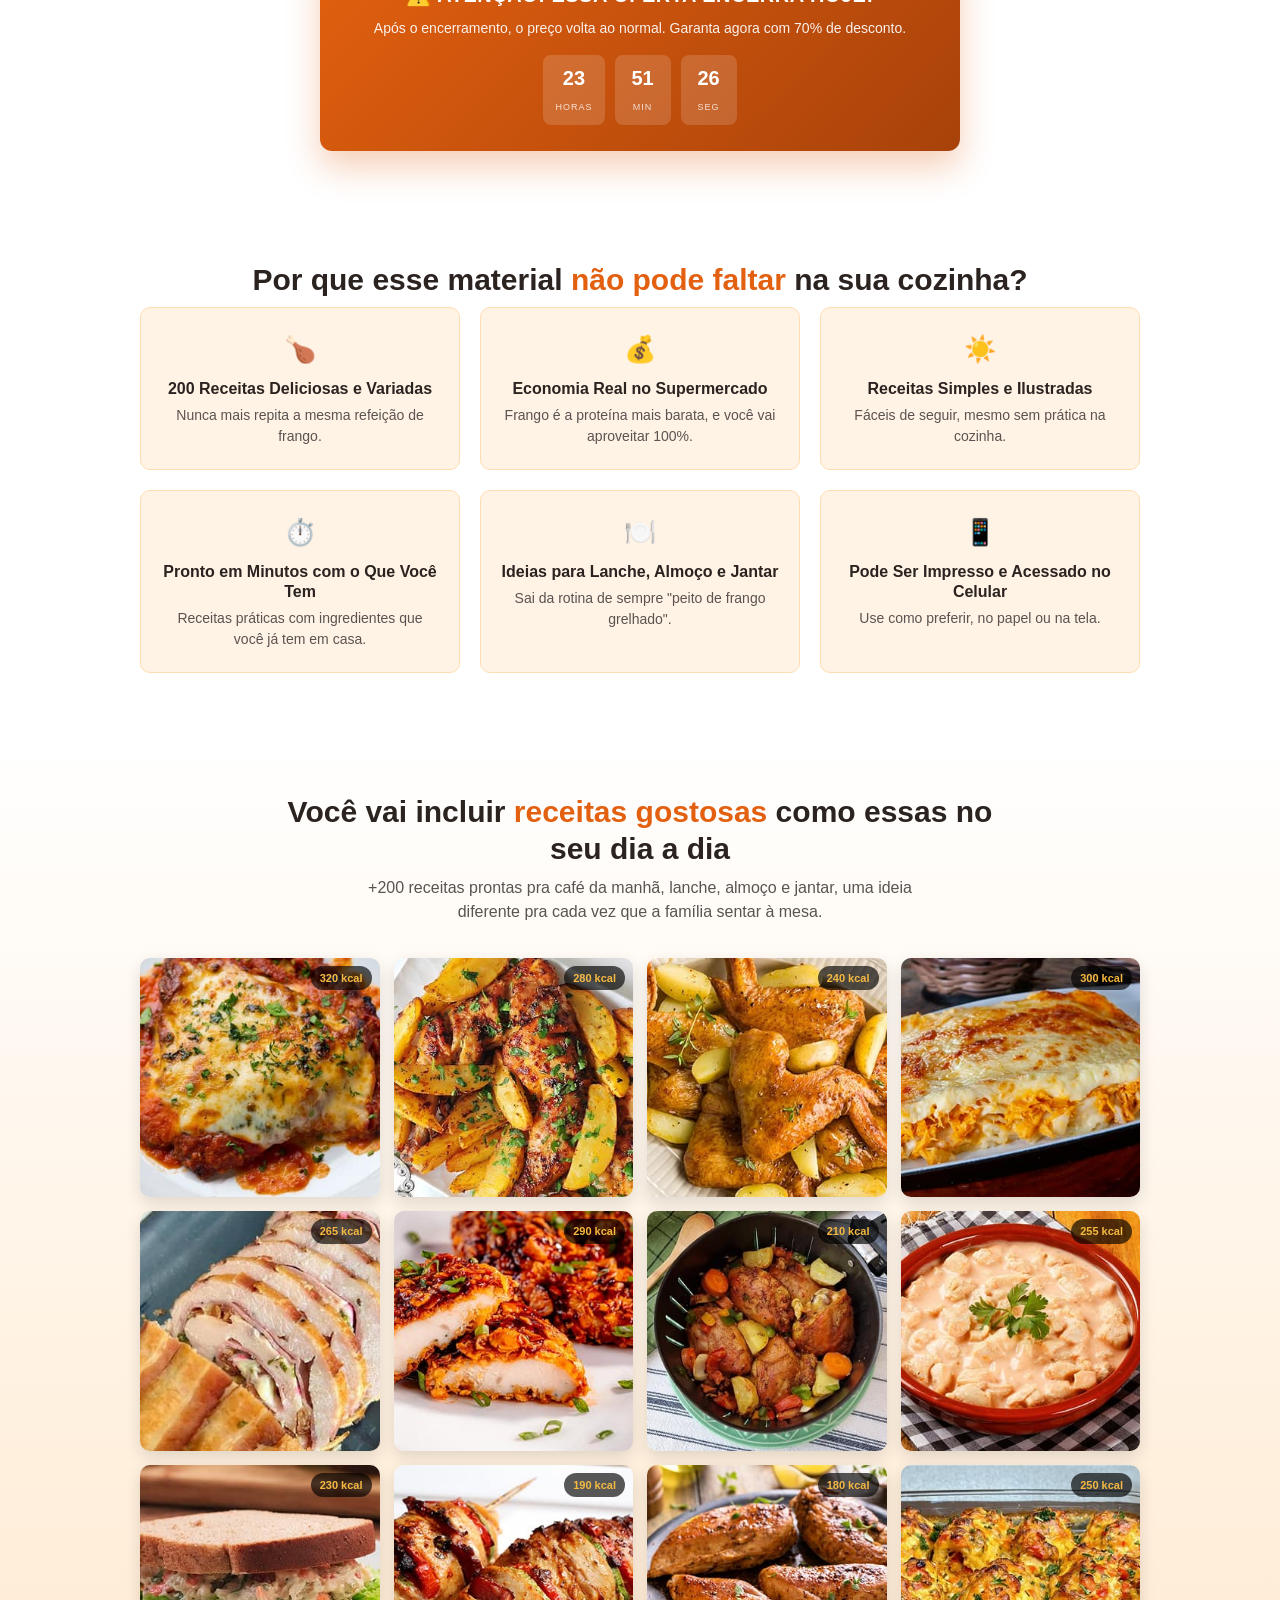
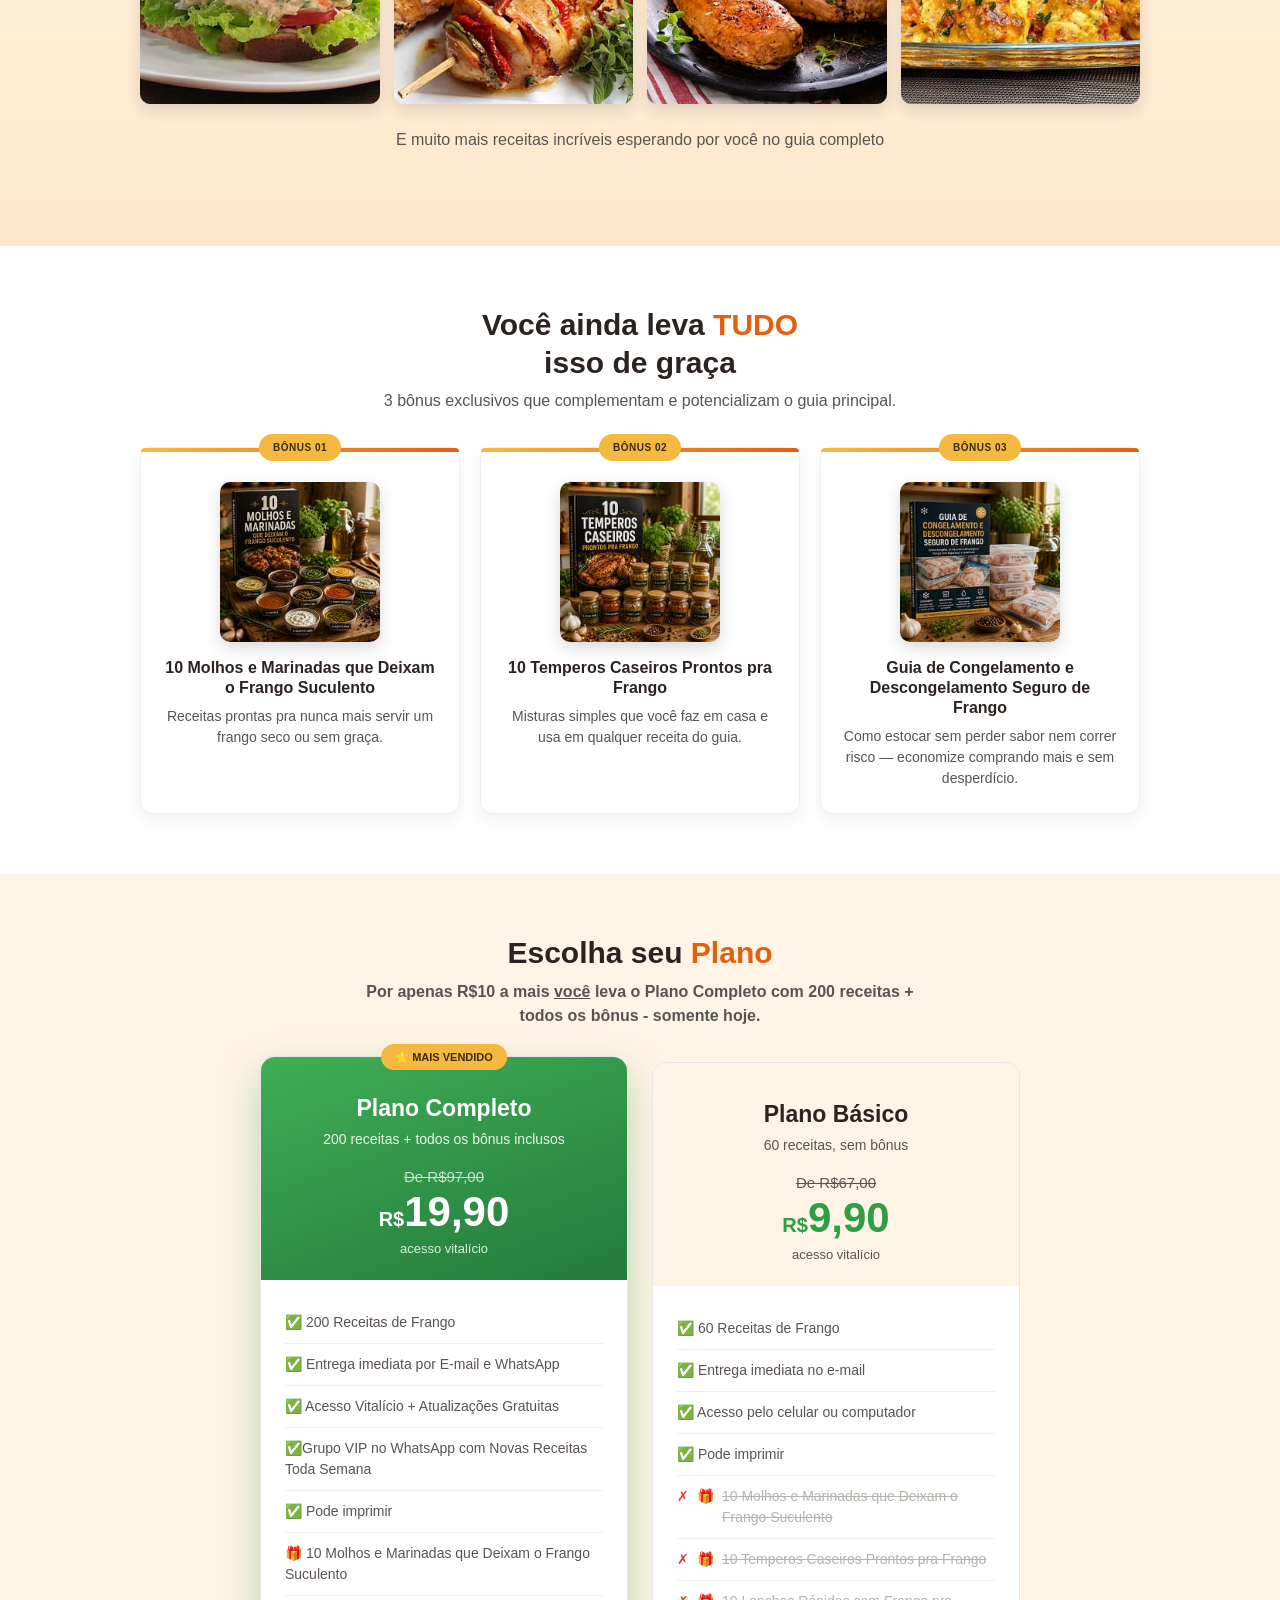
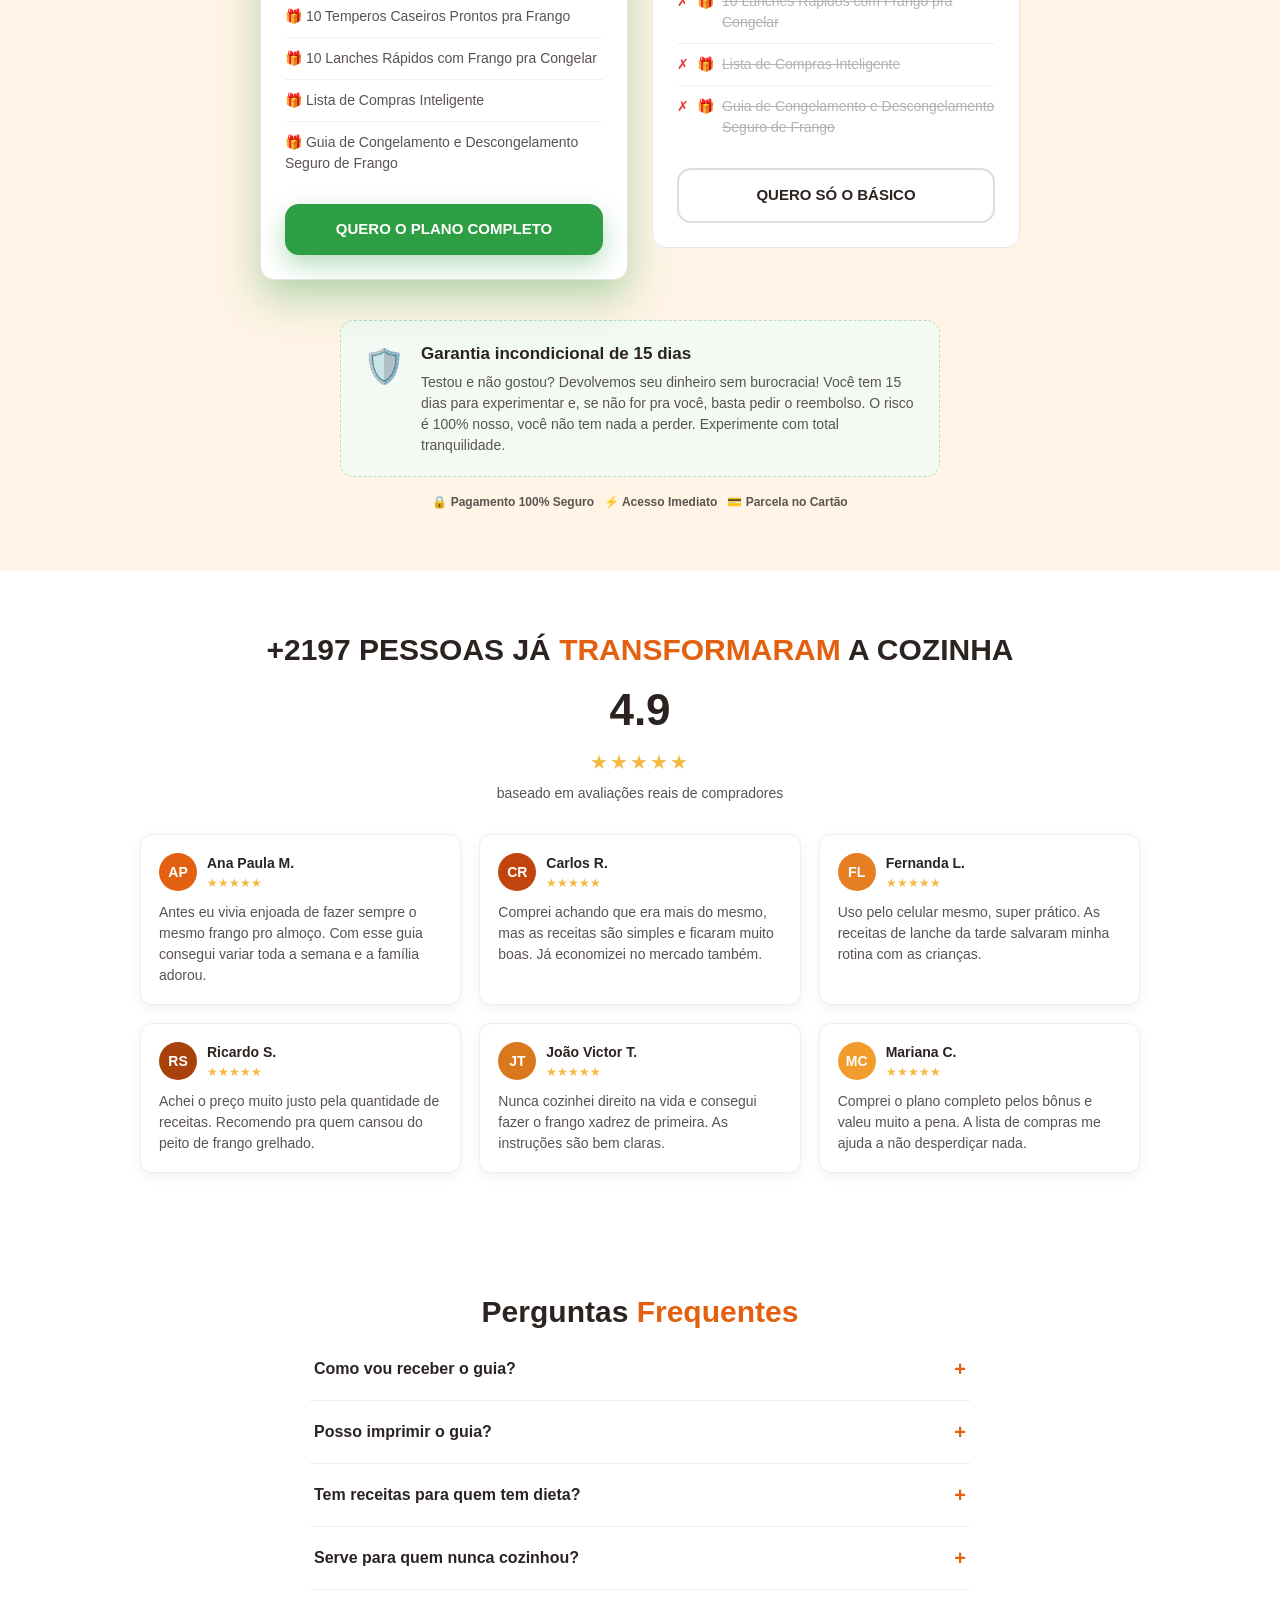
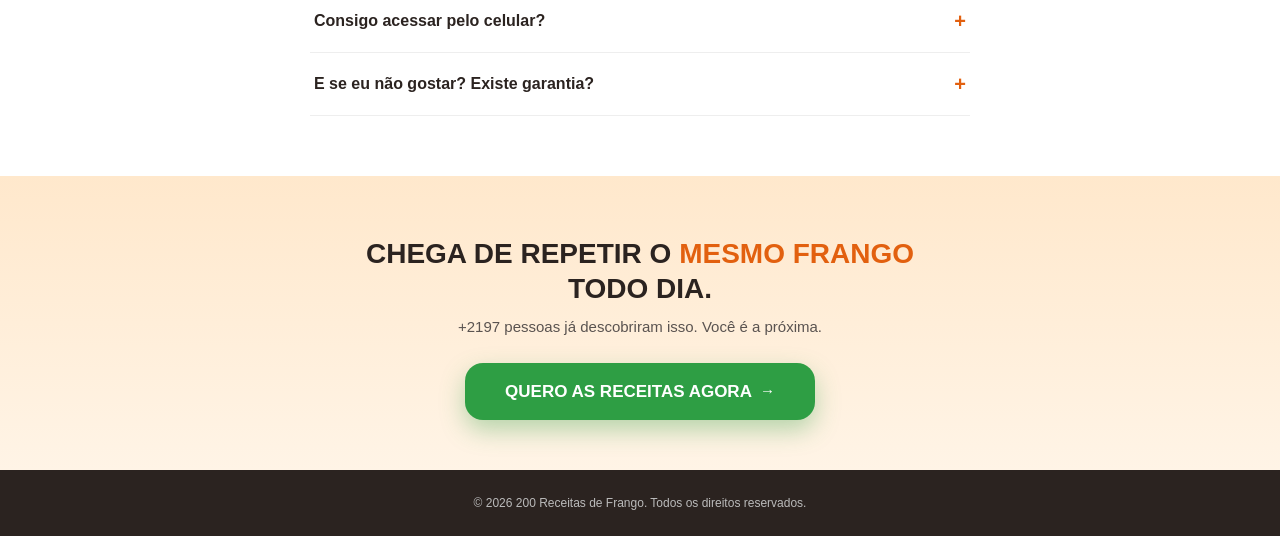
==== commit 7efaf6ae: "60" ====
--- a/index.html
+++ b/index.html
@@ -203,14 +203,14 @@
         <div class="plan-card">
           <div class="plan-header plan-header--cream">
             <div class="plan-header-name">Plano Básico</div>
-            <div class="plan-header-sub">70 receitas, sem bônus</div>
+            <div class="plan-header-sub">60 receitas, sem bônus</div>
             <div class="plan-header-old">De <s>R$67,00</s></div>
             <div class="plan-header-price"><small>R$</small>9,90</div>
             <div class="plan-header-note">acesso vitalício</div>
           </div>
           <div class="plan-body">
             <ul>
-              <li>✅ 70 Receitas de Frango</li>
+              <li>✅ 60 Receitas de Frango</li>
               <li>✅ Entrega imediata no e-mail</li>
               <li>✅ Acesso pelo celular ou computador</li>
               <li>✅ Pode imprimir</li>
